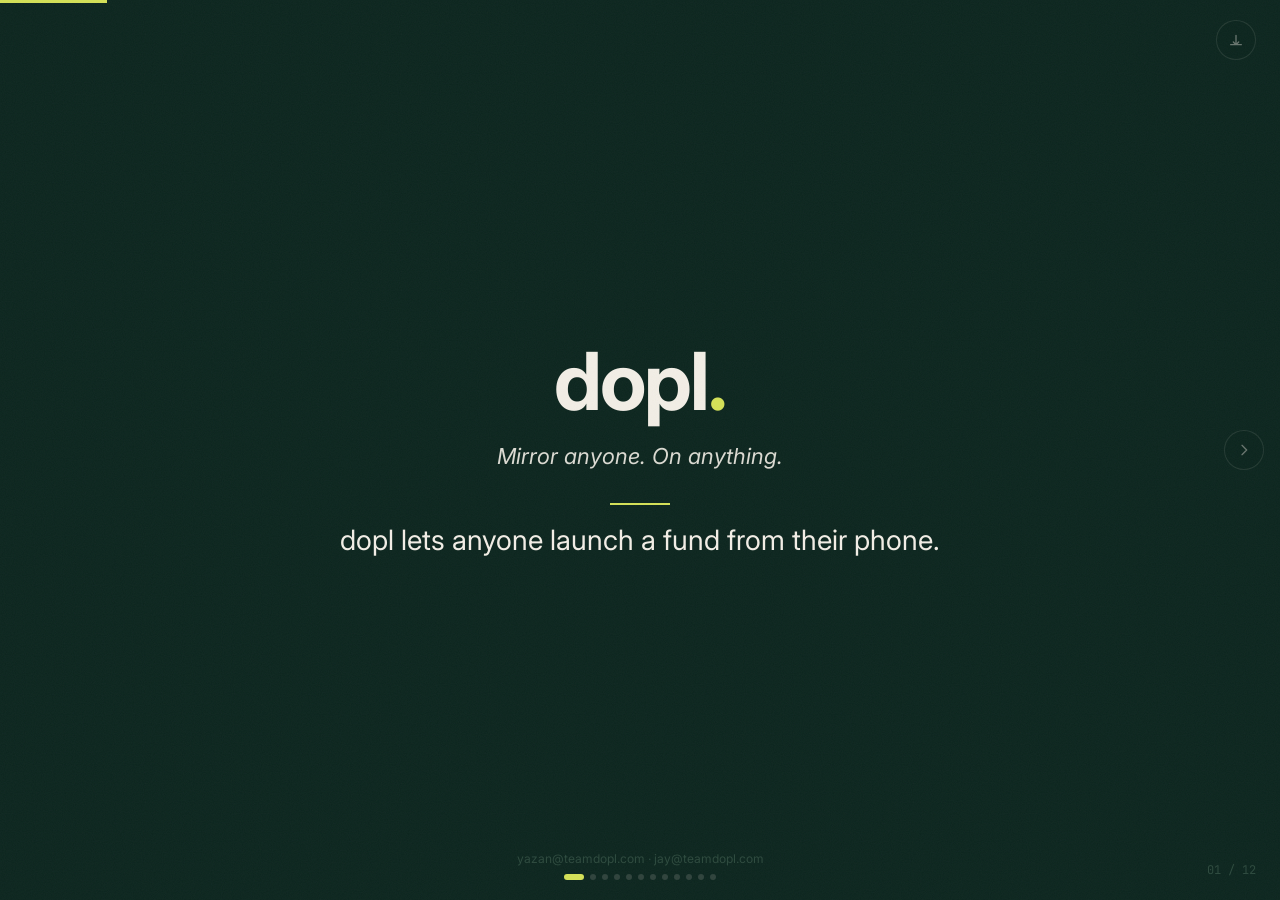
==== deck/index.html @ e80f029e "Sync deck from Lovable" ====
<!doctype html>
<html lang="en">
  <head>
    <meta charset="UTF-8" />
    <meta name="viewport" content="width=device-width, initial-scale=1.0" />
    <title>dopl. — Copy the Smart Money</title>
    <meta name="description" content="Mirror the portfolios of politicians and top investors through your existing brokerage. Automatically." />
    <meta name="author" content="dopl" />
    <meta property="og:title" content="dopl. — Copy the Smart Money" />
    <meta property="og:description" content="Mirror the portfolios of politicians and top investors through your existing brokerage. Automatically." />
    <meta property="og:type" content="website" />
    <meta name="twitter:card" content="summary_large_image" />
    <link rel="preconnect" href="https://fonts.googleapis.com" />
    <link rel="preconnect" href="https://fonts.gstatic.com" crossorigin />
    <link href="https://fonts.googleapis.com/css2?family=Source+Serif+4:ital,opsz,wght@0,8..60,300..900;1,8..60,300..900&family=Inter:wght@300;400;500;600;700&family=JetBrains+Mono:wght@400;500;700&display=swap" rel="stylesheet" />
    <script type="module" crossorigin src="/deck/assets/index-Dvu8MiUL.js"></script>
    <link rel="stylesheet" crossorigin href="/deck/assets/index-CGhQmVsd.css">
  </head>
  <body>
    <div id="root"></div>
  </body>
</html>
---- deck/assets/index-CGhQmVsd.css ----
*,:before,:after{--tw-border-spacing-x: 0;--tw-border-spacing-y: 0;--tw-translate-x: 0;--tw-translate-y: 0;--tw-rotate: 0;--tw-skew-x: 0;--tw-skew-y: 0;--tw-scale-x: 1;--tw-scale-y: 1;--tw-pan-x: ;--tw-pan-y: ;--tw-pinch-zoom: ;--tw-scroll-snap-strictness: proximity;--tw-gradient-from-position: ;--tw-gradient-via-position: ;--tw-gradient-to-position: ;--tw-ordinal: ;--tw-slashed-zero: ;--tw-numeric-figure: ;--tw-numeric-spacing: ;--tw-numeric-fraction: ;--tw-ring-inset: ;--tw-ring-offset-width: 0px;--tw-ring-offset-color: #fff;--tw-ring-color: rgb(59 130 246 / .5);--tw-ring-offset-shadow: 0 0 #0000;--tw-ring-shadow: 0 0 #0000;--tw-shadow: 0 0 #0000;--tw-shadow-colored: 0 0 #0000;--tw-blur: ;--tw-brightness: ;--tw-contrast: ;--tw-grayscale: ;--tw-hue-rotate: ;--tw-invert: ;--tw-saturate: ;--tw-sepia: ;--tw-drop-shadow: ;--tw-backdrop-blur: ;--tw-backdrop-brightness: ;--tw-backdrop-contrast: ;--tw-backdrop-grayscale: ;--tw-backdrop-hue-rotate: ;--tw-backdrop-invert: ;--tw-backdrop-opacity: ;--tw-backdrop-saturate: ;--tw-backdrop-sepia: ;--tw-contain-size: ;--tw-contain-layout: ;--tw-contain-paint: ;--tw-contain-style: }::backdrop{--tw-border-spacing-x: 0;--tw-border-spacing-y: 0;--tw-translate-x: 0;--tw-translate-y: 0;--tw-rotate: 0;--tw-skew-x: 0;--tw-skew-y: 0;--tw-scale-x: 1;--tw-scale-y: 1;--tw-pan-x: ;--tw-pan-y: ;--tw-pinch-zoom: ;--tw-scroll-snap-strictness: proximity;--tw-gradient-from-position: ;--tw-gradient-via-position: ;--tw-gradient-to-position: ;--tw-ordinal: ;--tw-slashed-zero: ;--tw-numeric-figure: ;--tw-numeric-spacing: ;--tw-numeric-fraction: ;--tw-ring-inset: ;--tw-ring-offset-width: 0px;--tw-ring-offset-color: #fff;--tw-ring-color: rgb(59 130 246 / .5);--tw-ring-offset-shadow: 0 0 #0000;--tw-ring-shadow: 0 0 #0000;--tw-shadow: 0 0 #0000;--tw-shadow-colored: 0 0 #0000;--tw-blur: ;--tw-brightness: ;--tw-contrast: ;--tw-grayscale: ;--tw-hue-rotate: ;--tw-invert: ;--tw-saturate: ;--tw-sepia: ;--tw-drop-shadow: ;--tw-backdrop-blur: ;--tw-backdrop-brightness: ;--tw-backdrop-contrast: ;--tw-backdrop-grayscale: ;--tw-backdrop-hue-rotate: ;--tw-backdrop-invert: ;--tw-backdrop-opacity: ;--tw-backdrop-saturate: ;--tw-backdrop-sepia: ;--tw-contain-size: ;--tw-contain-layout: ;--tw-contain-paint: ;--tw-contain-style: }*,:before,:after{box-sizing:border-box;border-width:0;border-style:solid;border-color:#e5e7eb}:before,:after{--tw-content: ""}html,:host{line-height:1.5;-webkit-text-size-adjust:100%;-moz-tab-size:4;-o-tab-size:4;tab-size:4;font-family:ui-sans-serif,system-ui,sans-serif,"Apple Color Emoji","Segoe UI Emoji",Segoe UI Symbol,"Noto Color Emoji";font-feature-settings:normal;font-variation-settings:normal;-webkit-tap-highlight-color:transparent}body{margin:0;line-height:inherit}hr{height:0;color:inherit;border-top-width:1px}abbr:where([title]){-webkit-text-decoration:underline dotted;text-decoration:underline dotted}h1,h2,h3,h4,h5,h6{font-size:inherit;font-weight:inherit}a{color:inherit;text-decoration:inherit}b,strong{font-weight:bolder}code,kbd,samp,pre{font-family:JetBrains Mono,monospace;font-feature-settings:normal;font-variation-settings:normal;font-size:1em}small{font-size:80%}sub,sup{font-size:75%;line-height:0;position:relative;vertical-align:baseline}sub{bottom:-.25em}sup{top:-.5em}table{text-indent:0;border-color:inherit;border-collapse:collapse}button,input,optgroup,select,textarea{font-family:inherit;font-feature-settings:inherit;font-variation-settings:inherit;font-size:100%;font-weight:inherit;line-height:inherit;letter-spacing:inherit;color:inherit;margin:0;padding:0}button,select{text-transform:none}button,input:where([type=button]),input:where([type=reset]),input:where([type=submit]){-webkit-appearance:button;background-color:transparent;background-image:none}:-moz-focusring{outline:auto}:-moz-ui-invalid{box-shadow:none}progress{vertical-align:baseline}::-webkit-inner-spin-button,::-webkit-outer-spin-button{height:auto}[type=search]{-webkit-appearance:textfield;outline-offset:-2px}::-webkit-search-decoration{-webkit-appearance:none}::-webkit-file-upload-button{-webkit-appearance:button;font:inherit}summary{display:list-item}blockquote,dl,dd,h1,h2,h3,h4,h5,h6,hr,figure,p,pre{margin:0}fieldset{margin:0;padding:0}legend{padding:0}ol,ul,menu{list-style:none;margin:0;padding:0}dialog{padding:0}textarea{resize:vertical}input::-moz-placeholder,textarea::-moz-placeholder{opacity:1;color:#9ca3af}input::placeholder,textarea::placeholder{opacity:1;color:#9ca3af}button,[role=button]{cursor:pointer}:disabled{cursor:default}img,svg,video,canvas,audio,iframe,embed,object{display:block;vertical-align:middle}img,video{max-width:100%;height:auto}[hidden]:where(:not([hidden=until-found])){display:none}:root{--background: 40 18% 93%;--foreground: 60 2% 11%;--card: 40 18% 93%;--card-foreground: 60 2% 11%;--popover: 40 18% 93%;--popover-foreground: 60 2% 11%;--primary: 150 14% 19%;--primary-foreground: 40 18% 93%;--secondary: 27 37% 68%;--secondary-foreground: 60 2% 11%;--muted: 40 12% 88%;--muted-foreground: 40 5% 45%;--accent: 27 37% 68%;--accent-foreground: 60 2% 11%;--destructive: 0 84.2% 60.2%;--destructive-foreground: 40 18% 93%;--border: 40 10% 82%;--input: 40 10% 82%;--ring: 150 14% 19%;--radius: .25rem;--dopl-paper: 40 18% 93%;--dopl-ink: 60 2% 11%;--dopl-forest: 150 14% 19%;--dopl-clay: 27 37% 68%;--pitch-deep: 156 52% 9%;--pitch-cream: 37 30% 92%;--pitch-lime: 66 70% 62%;--pitch-sage: 156 26% 24%;--pitch-text-dark: 156 52% 9%;--pitch-text-cream: 37 30% 92%;--pitch-positive: 142 69% 50%;--pitch-negative: 4 100% 59%;--sidebar-background: 40 18% 93%;--sidebar-foreground: 60 2% 11%;--sidebar-primary: 150 14% 19%;--sidebar-primary-foreground: 40 18% 93%;--sidebar-accent: 27 37% 68%;--sidebar-accent-foreground: 60 2% 11%;--sidebar-border: 40 10% 82%;--sidebar-ring: 150 14% 19%}.dark{--background: 60 2% 11%;--foreground: 40 18% 93%;--card: 60 4% 15%;--card-foreground: 40 18% 93%;--popover: 60 2% 11%;--popover-foreground: 40 18% 93%;--primary: 40 18% 93%;--primary-foreground: 60 2% 11%;--secondary: 150 14% 19%;--secondary-foreground: 40 18% 93%;--muted: 60 4% 20%;--muted-foreground: 40 10% 65%;--accent: 27 37% 68%;--accent-foreground: 60 2% 11%;--destructive: 0 62.8% 30.6%;--destructive-foreground: 40 18% 93%;--border: 60 4% 22%;--input: 60 4% 22%;--ring: 40 18% 93%;--sidebar-background: 60 2% 11%;--sidebar-foreground: 40 18% 93%;--sidebar-primary: 40 18% 93%;--sidebar-primary-foreground: 60 2% 11%;--sidebar-accent: 150 14% 19%;--sidebar-accent-foreground: 40 18% 93%;--sidebar-border: 60 4% 22%;--sidebar-ring: 40 18% 93%}*{border-color:hsl(var(--border))}body{background-color:hsl(var(--background));color:hsl(var(--foreground));font-family:Inter,sans-serif}.\!container{width:100%!important;margin-right:auto!important;margin-left:auto!important;padding-right:2rem!important;padding-left:2rem!important}.container{width:100%;margin-right:auto;margin-left:auto;padding-right:2rem;padding-left:2rem}@media (min-width: 1400px){.\!container{max-width:1400px!important}.container{max-width:1400px}}.sr-only{position:absolute;width:1px;height:1px;padding:0;margin:-1px;overflow:hidden;clip:rect(0,0,0,0);white-space:nowrap;border-width:0}.pointer-events-none{pointer-events:none}.pointer-events-auto{pointer-events:auto}.visible{visibility:visible}.invisible{visibility:hidden}.fixed{position:fixed}.absolute{position:absolute}.relative{position:relative}.inset-0{top:0;right:0;bottom:0;left:0}.inset-x-0{left:0;right:0}.inset-y-0{top:0;bottom:0}.-bottom-0\.5{bottom:-.125rem}.-bottom-12{bottom:-3rem}.-left-12{left:-3rem}.-right-12{right:-3rem}.-top-12{top:-3rem}.bottom-0{bottom:0}.bottom-3{bottom:.75rem}.bottom-8{bottom:2rem}.bottom-\[12\%\]{bottom:12%}.bottom-\[16\%\]{bottom:16%}.bottom-\[26\%\]{bottom:26%}.bottom-\[6\%\]{bottom:6%}.left-0{left:0}.left-1{left:.25rem}.left-1\/2{left:50%}.left-2{left:.5rem}.left-\[10\%\]{left:10%}.left-\[12\%\]{left:12%}.left-\[15\%\]{left:15%}.left-\[18\%\]{left:18%}.left-\[2\%\]{left:2%}.left-\[22\%\]{left:22%}.left-\[24\%\]{left:24%}.left-\[28\%\]{left:28%}.left-\[3\%\]{left:3%}.left-\[5\%\]{left:5%}.left-\[50\%\]{left:50%}.left-\[8\%\]{left:8%}.right-0{right:0}.right-1{right:.25rem}.right-2{right:.5rem}.right-3{right:.75rem}.right-4{right:1rem}.right-\[1\%\]{right:1%}.right-\[10\%\]{right:10%}.right-\[12\%\]{right:12%}.right-\[14\%\]{right:14%}.right-\[18\%\]{right:18%}.right-\[22\%\]{right:22%}.right-\[25\%\]{right:25%}.right-\[8\%\]{right:8%}.top-0{top:0}.top-1\.5{top:.375rem}.top-1\/2{top:50%}.top-2{top:.5rem}.top-3{top:.75rem}.top-3\.5{top:.875rem}.top-4{top:1rem}.top-\[12\%\]{top:12%}.top-\[16\%\]{top:16%}.top-\[1px\]{top:1px}.top-\[20\%\]{top:20%}.top-\[28\%\]{top:28%}.top-\[35\%\]{top:35%}.top-\[42\%\]{top:42%}.top-\[45\%\]{top:45%}.top-\[46\%\]{top:46%}.top-\[48\%\]{top:48%}.top-\[50\%\]{top:50%}.top-\[52\%\]{top:52%}.top-\[58\%\]{top:58%}.top-\[6\%\]{top:6%}.top-\[60\%\]{top:60%}.top-\[65\%\]{top:65%}.top-\[68\%\]{top:68%}.top-\[75\%\]{top:75%}.top-\[82\%\]{top:82%}.top-full{top:100%}.z-0{z-index:0}.z-10{z-index:10}.z-20{z-index:20}.z-50{z-index:50}.z-\[100\]{z-index:100}.z-\[1\]{z-index:1}.order-1{order:1}.order-2{order:2}.order-3{order:3}.-mx-1{margin-left:-.25rem;margin-right:-.25rem}.mx-1{margin-left:.25rem;margin-right:.25rem}.mx-2{margin-left:.5rem;margin-right:.5rem}.mx-3\.5{margin-left:.875rem;margin-right:.875rem}.mx-auto{margin-left:auto;margin-right:auto}.my-0\.5{margin-top:.125rem;margin-bottom:.125rem}.my-1{margin-top:.25rem;margin-bottom:.25rem}.my-1\.5{margin-top:.375rem;margin-bottom:.375rem}.my-4{margin-top:1rem;margin-bottom:1rem}.-ml-4{margin-left:-1rem}.-mt-4{margin-top:-1rem}.mb-0\.5{margin-bottom:.125rem}.mb-1{margin-bottom:.25rem}.mb-10{margin-bottom:2.5rem}.mb-16{margin-bottom:4rem}.mb-2{margin-bottom:.5rem}.mb-20{margin-bottom:5rem}.mb-3{margin-bottom:.75rem}.mb-4{margin-bottom:1rem}.mb-5{margin-bottom:1.25rem}.mb-6{margin-bottom:1.5rem}.mb-8{margin-bottom:2rem}.ml-1{margin-left:.25rem}.ml-auto{margin-left:auto}.mr-2{margin-right:.5rem}.mt-0\.5{margin-top:.125rem}.mt-1{margin-top:.25rem}.mt-1\.5{margin-top:.375rem}.mt-2{margin-top:.5rem}.mt-24{margin-top:6rem}.mt-3{margin-top:.75rem}.mt-4{margin-top:1rem}.mt-6{margin-top:1.5rem}.mt-auto{margin-top:auto}.block{display:block}.inline-block{display:inline-block}.flex{display:flex}.inline-flex{display:inline-flex}.table{display:table}.grid{display:grid}.hidden{display:none}.aspect-\[3\/5\]{aspect-ratio:3/5}.aspect-\[4\/3\]{aspect-ratio:4/3}.aspect-square{aspect-ratio:1 / 1}.aspect-video{aspect-ratio:16 / 9}.size-4{width:1rem;height:1rem}.h-1\.5{height:.375rem}.h-10{height:2.5rem}.h-11{height:2.75rem}.h-12{height:3rem}.h-2{height:.5rem}.h-2\.5{height:.625rem}.h-24{height:6rem}.h-3{height:.75rem}.h-3\.5{height:.875rem}.h-4{height:1rem}.h-5{height:1.25rem}.h-6{height:1.5rem}.h-7{height:1.75rem}.h-8{height:2rem}.h-9{height:2.25rem}.h-\[1\.5px\]{height:1.5px}.h-\[15\%\]{height:15%}.h-\[1px\]{height:1px}.h-\[2px\]{height:2px}.h-\[3px\]{height:3px}.h-\[45vh\]{height:45vh}.h-\[var\(--radix-navigation-menu-viewport-height\)\]{height:var(--radix-navigation-menu-viewport-height)}.h-\[var\(--radix-select-trigger-height\)\]{height:var(--radix-select-trigger-height)}.h-auto{height:auto}.h-full{height:100%}.h-px{height:1px}.h-screen{height:100vh}.h-svh{height:100svh}.max-h-96{max-height:24rem}.max-h-\[300px\]{max-height:300px}.max-h-screen{max-height:100vh}.min-h-0{min-height:0px}.min-h-\[80px\]{min-height:80px}.min-h-full{min-height:100%}.min-h-screen{min-height:100vh}.min-h-svh{min-height:100svh}.w-0{width:0px}.w-1{width:.25rem}.w-1\.5{width:.375rem}.w-10{width:2.5rem}.w-11{width:2.75rem}.w-12{width:3rem}.w-2{width:.5rem}.w-2\.5{width:.625rem}.w-20{width:5rem}.w-3{width:.75rem}.w-3\.5{width:.875rem}.w-3\/4{width:75%}.w-4{width:1rem}.w-5{width:1.25rem}.w-64{width:16rem}.w-7{width:1.75rem}.w-72{width:18rem}.w-8{width:2rem}.w-9{width:2.25rem}.w-\[--sidebar-width\]{width:var(--sidebar-width)}.w-\[100px\]{width:100px}.w-\[170px\]{width:170px}.w-\[1px\]{width:1px}.w-\[22\%\]{width:22%}.w-\[240px\]{width:240px}.w-\[40\%\]{width:40%}.w-\[60px\]{width:60px}.w-\[90\%\]{width:90%}.w-auto{width:auto}.w-full{width:100%}.w-max{width:-moz-max-content;width:max-content}.w-px{width:1px}.min-w-0{min-width:0px}.min-w-5{min-width:1.25rem}.min-w-\[12rem\]{min-width:12rem}.min-w-\[240px\]{min-width:240px}.min-w-\[8rem\]{min-width:8rem}.min-w-\[var\(--radix-select-trigger-width\)\]{min-width:var(--radix-select-trigger-width)}.max-w-2xl{max-width:42rem}.max-w-4xl{max-width:56rem}.max-w-6xl{max-width:72rem}.max-w-7xl{max-width:80rem}.max-w-\[--skeleton-width\]{max-width:var(--skeleton-width)}.max-w-\[1000px\]{max-width:1000px}.max-w-\[1100px\]{max-width:1100px}.max-w-\[1200px\]{max-width:1200px}.max-w-\[380px\]{max-width:380px}.max-w-\[600px\]{max-width:600px}.max-w-\[700px\]{max-width:700px}.max-w-full{max-width:100%}.max-w-lg{max-width:32rem}.max-w-max{max-width:-moz-max-content;max-width:max-content}.max-w-md{max-width:28rem}.max-w-sm{max-width:24rem}.max-w-xl{max-width:36rem}.flex-1{flex:1 1 0%}.shrink-0{flex-shrink:0}.grow{flex-grow:1}.grow-0{flex-grow:0}.basis-full{flex-basis:100%}.caption-bottom{caption-side:bottom}.border-collapse{border-collapse:collapse}.origin-center{transform-origin:center}.origin-left{transform-origin:left}.-translate-x-1\/2{--tw-translate-x: -50%;transform:translate(var(--tw-translate-x),var(--tw-translate-y)) rotate(var(--tw-rotate)) skew(var(--tw-skew-x)) skewY(var(--tw-skew-y)) scaleX(var(--tw-scale-x)) scaleY(var(--tw-scale-y))}.-translate-x-px{--tw-translate-x: -1px;transform:translate(var(--tw-translate-x),var(--tw-translate-y)) rotate(var(--tw-rotate)) skew(var(--tw-skew-x)) skewY(var(--tw-skew-y)) scaleX(var(--tw-scale-x)) scaleY(var(--tw-scale-y))}.-translate-y-1\/2{--tw-translate-y: -50%;transform:translate(var(--tw-translate-x),var(--tw-translate-y)) rotate(var(--tw-rotate)) skew(var(--tw-skew-x)) skewY(var(--tw-skew-y)) scaleX(var(--tw-scale-x)) scaleY(var(--tw-scale-y))}.translate-x-\[-50\%\]{--tw-translate-x: -50%;transform:translate(var(--tw-translate-x),var(--tw-translate-y)) rotate(var(--tw-rotate)) skew(var(--tw-skew-x)) skewY(var(--tw-skew-y)) scaleX(var(--tw-scale-x)) scaleY(var(--tw-scale-y))}.translate-x-px{--tw-translate-x: 1px;transform:translate(var(--tw-translate-x),var(--tw-translate-y)) rotate(var(--tw-rotate)) skew(var(--tw-skew-x)) skewY(var(--tw-skew-y)) scaleX(var(--tw-scale-x)) scaleY(var(--tw-scale-y))}.translate-y-0{--tw-translate-y: 0px;transform:translate(var(--tw-translate-x),var(--tw-translate-y)) rotate(var(--tw-rotate)) skew(var(--tw-skew-x)) skewY(var(--tw-skew-y)) scaleX(var(--tw-scale-x)) scaleY(var(--tw-scale-y))}.translate-y-4{--tw-translate-y: 1rem;transform:translate(var(--tw-translate-x),var(--tw-translate-y)) rotate(var(--tw-rotate)) skew(var(--tw-skew-x)) skewY(var(--tw-skew-y)) scaleX(var(--tw-scale-x)) scaleY(var(--tw-scale-y))}.translate-y-6{--tw-translate-y: 1.5rem;transform:translate(var(--tw-translate-x),var(--tw-translate-y)) rotate(var(--tw-rotate)) skew(var(--tw-skew-x)) skewY(var(--tw-skew-y)) scaleX(var(--tw-scale-x)) scaleY(var(--tw-scale-y))}.translate-y-8{--tw-translate-y: 2rem;transform:translate(var(--tw-translate-x),var(--tw-translate-y)) rotate(var(--tw-rotate)) skew(var(--tw-skew-x)) skewY(var(--tw-skew-y)) scaleX(var(--tw-scale-x)) scaleY(var(--tw-scale-y))}.translate-y-\[-50\%\]{--tw-translate-y: -50%;transform:translate(var(--tw-translate-x),var(--tw-translate-y)) rotate(var(--tw-rotate)) skew(var(--tw-skew-x)) skewY(var(--tw-skew-y)) scaleX(var(--tw-scale-x)) scaleY(var(--tw-scale-y))}.rotate-45{--tw-rotate: 45deg;transform:translate(var(--tw-translate-x),var(--tw-translate-y)) rotate(var(--tw-rotate)) skew(var(--tw-skew-x)) skewY(var(--tw-skew-y)) scaleX(var(--tw-scale-x)) scaleY(var(--tw-scale-y))}.rotate-90{--tw-rotate: 90deg;transform:translate(var(--tw-translate-x),var(--tw-translate-y)) rotate(var(--tw-rotate)) skew(var(--tw-skew-x)) skewY(var(--tw-skew-y)) scaleX(var(--tw-scale-x)) scaleY(var(--tw-scale-y))}.scale-x-0{--tw-scale-x: 0;transform:translate(var(--tw-translate-x),var(--tw-translate-y)) rotate(var(--tw-rotate)) skew(var(--tw-skew-x)) skewY(var(--tw-skew-y)) scaleX(var(--tw-scale-x)) scaleY(var(--tw-scale-y))}.transform{transform:translate(var(--tw-translate-x),var(--tw-translate-y)) rotate(var(--tw-rotate)) skew(var(--tw-skew-x)) skewY(var(--tw-skew-y)) scaleX(var(--tw-scale-x)) scaleY(var(--tw-scale-y))}@keyframes pulse{50%{opacity:.5}}.animate-pulse{animation:pulse 2s cubic-bezier(.4,0,.6,1) infinite}@keyframes spin{to{transform:rotate(360deg)}}.animate-spin{animation:spin 1s linear infinite}.cursor-default{cursor:default}.cursor-pointer{cursor:pointer}.touch-none{touch-action:none}.select-none{-webkit-user-select:none;-moz-user-select:none;user-select:none}.resize{resize:both}.list-none{list-style-type:none}.grid-cols-1{grid-template-columns:repeat(1,minmax(0,1fr))}.grid-cols-3{grid-template-columns:repeat(3,minmax(0,1fr))}.flex-row{flex-direction:row}.flex-col{flex-direction:column}.flex-col-reverse{flex-direction:column-reverse}.flex-wrap{flex-wrap:wrap}.items-start{align-items:flex-start}.items-end{align-items:flex-end}.items-center{align-items:center}.items-baseline{align-items:baseline}.items-stretch{align-items:stretch}.justify-center{justify-content:center}.justify-between{justify-content:space-between}.gap-0{gap:0px}.gap-0\.5{gap:.125rem}.gap-1{gap:.25rem}.gap-1\.5{gap:.375rem}.gap-2{gap:.5rem}.gap-2\.5{gap:.625rem}.gap-3{gap:.75rem}.gap-4{gap:1rem}.gap-6{gap:1.5rem}.gap-8{gap:2rem}.space-x-1>:not([hidden])~:not([hidden]){--tw-space-x-reverse: 0;margin-right:calc(.25rem * var(--tw-space-x-reverse));margin-left:calc(.25rem * calc(1 - var(--tw-space-x-reverse)))}.space-x-4>:not([hidden])~:not([hidden]){--tw-space-x-reverse: 0;margin-right:calc(1rem * var(--tw-space-x-reverse));margin-left:calc(1rem * calc(1 - var(--tw-space-x-reverse)))}.space-y-1>:not([hidden])~:not([hidden]){--tw-space-y-reverse: 0;margin-top:calc(.25rem * calc(1 - var(--tw-space-y-reverse)));margin-bottom:calc(.25rem * var(--tw-space-y-reverse))}.space-y-1\.5>:not([hidden])~:not([hidden]){--tw-space-y-reverse: 0;margin-top:calc(.375rem * calc(1 - var(--tw-space-y-reverse)));margin-bottom:calc(.375rem * var(--tw-space-y-reverse))}.space-y-2>:not([hidden])~:not([hidden]){--tw-space-y-reverse: 0;margin-top:calc(.5rem * calc(1 - var(--tw-space-y-reverse)));margin-bottom:calc(.5rem * var(--tw-space-y-reverse))}.space-y-4>:not([hidden])~:not([hidden]){--tw-space-y-reverse: 0;margin-top:calc(1rem * calc(1 - var(--tw-space-y-reverse)));margin-bottom:calc(1rem * var(--tw-space-y-reverse))}.space-y-5>:not([hidden])~:not([hidden]){--tw-space-y-reverse: 0;margin-top:calc(1.25rem * calc(1 - var(--tw-space-y-reverse)));margin-bottom:calc(1.25rem * var(--tw-space-y-reverse))}.space-y-6>:not([hidden])~:not([hidden]){--tw-space-y-reverse: 0;margin-top:calc(1.5rem * calc(1 - var(--tw-space-y-reverse)));margin-bottom:calc(1.5rem * var(--tw-space-y-reverse))}.self-center{align-self:center}.self-stretch{align-self:stretch}.overflow-auto{overflow:auto}.overflow-hidden{overflow:hidden}.overflow-x-auto{overflow-x:auto}.overflow-y-auto{overflow-y:auto}.overflow-x-hidden{overflow-x:hidden}.whitespace-nowrap{white-space:nowrap}.break-words{overflow-wrap:break-word}.rounded{border-radius:.25rem}.rounded-2xl{border-radius:1rem}.rounded-\[2px\]{border-radius:2px}.rounded-\[inherit\]{border-radius:inherit}.rounded-full{border-radius:9999px}.rounded-lg{border-radius:var(--radius)}.rounded-md{border-radius:calc(var(--radius) - 2px)}.rounded-sm{border-radius:calc(var(--radius) - 4px)}.rounded-xl{border-radius:.75rem}.rounded-t-\[10px\]{border-top-left-radius:10px;border-top-right-radius:10px}.rounded-tl-sm{border-top-left-radius:calc(var(--radius) - 4px)}.border{border-width:1px}.border-2{border-width:2px}.border-\[1\.5px\]{border-width:1.5px}.border-y{border-top-width:1px;border-bottom-width:1px}.border-b{border-bottom-width:1px}.border-l{border-left-width:1px}.border-l-2{border-left-width:2px}.border-l-\[3px\]{border-left-width:3px}.border-r{border-right-width:1px}.border-t{border-top-width:1px}.border-dashed{border-style:dashed}.border-\[\#0D261F\]\/10{border-color:#0d261f1a}.border-\[\#F2EEE6\]\/10{border-color:#f2eee61a}.border-\[--color-border\]{border-color:var(--color-border)}.border-border\/50{border-color:hsl(var(--border) / .5)}.border-destructive{border-color:hsl(var(--destructive))}.border-destructive\/50{border-color:hsl(var(--destructive) / .5)}.border-dopl-clay\/50{border-color:hsl(var(--dopl-clay) / .5)}.border-dopl-ink\/15{border-color:hsl(var(--dopl-ink) / .15)}.border-dopl-ink\/5{border-color:hsl(var(--dopl-ink) / .05)}.border-input{border-color:hsl(var(--input))}.border-primary{border-color:hsl(var(--primary))}.border-sidebar-border{border-color:hsl(var(--sidebar-border))}.border-transparent{border-color:transparent}.border-l-dopl-clay{border-left-color:hsl(var(--dopl-clay))}.border-l-dopl-forest{border-left-color:hsl(var(--dopl-forest))}.border-l-transparent{border-left-color:transparent}.border-t-transparent{border-top-color:transparent}.bg-\[\#0D261F\]{--tw-bg-opacity: 1;background-color:rgb(13 38 31 / var(--tw-bg-opacity, 1))}.bg-\[\#0D261F\]\/15{background-color:#0d261f26}.bg-\[\#0D261F\]\/80{background-color:#0d261fcc}.bg-\[\#34C759\]{--tw-bg-opacity: 1;background-color:rgb(52 199 89 / var(--tw-bg-opacity, 1))}.bg-\[\#D4E157\]{--tw-bg-opacity: 1;background-color:rgb(212 225 87 / var(--tw-bg-opacity, 1))}.bg-\[\#F2EEE6\]{--tw-bg-opacity: 1;background-color:rgb(242 238 230 / var(--tw-bg-opacity, 1))}.bg-\[\#F2EEE6\]\/15{background-color:#f2eee626}.bg-\[--color-bg\]{background-color:var(--color-bg)}.bg-accent{background-color:hsl(var(--accent))}.bg-amber-500{--tw-bg-opacity: 1;background-color:rgb(245 158 11 / var(--tw-bg-opacity, 1))}.bg-background{background-color:hsl(var(--background))}.bg-black\/80{background-color:#000c}.bg-border{background-color:hsl(var(--border))}.bg-card{background-color:hsl(var(--card))}.bg-destructive{background-color:hsl(var(--destructive))}.bg-dopl-clay{background-color:hsl(var(--dopl-clay))}.bg-dopl-clay\/20{background-color:hsl(var(--dopl-clay) / .2)}.bg-dopl-forest{background-color:hsl(var(--dopl-forest))}.bg-dopl-forest\/10{background-color:hsl(var(--dopl-forest) / .1)}.bg-dopl-ink\/\[0\.04\]{background-color:hsl(var(--dopl-ink) / .04)}.bg-dopl-ink\/\[0\.06\]{background-color:hsl(var(--dopl-ink) / .06)}.bg-dopl-paper{background-color:hsl(var(--dopl-paper))}.bg-dopl-paper\/80{background-color:hsl(var(--dopl-paper) / .8)}.bg-emerald-50{--tw-bg-opacity: 1;background-color:rgb(236 253 245 / var(--tw-bg-opacity, 1))}.bg-emerald-500{--tw-bg-opacity: 1;background-color:rgb(16 185 129 / var(--tw-bg-opacity, 1))}.bg-foreground{background-color:hsl(var(--foreground))}.bg-muted{background-color:hsl(var(--muted))}.bg-muted\/50{background-color:hsl(var(--muted) / .5)}.bg-popover{background-color:hsl(var(--popover))}.bg-primary{background-color:hsl(var(--primary))}.bg-red-500{--tw-bg-opacity: 1;background-color:rgb(239 68 68 / var(--tw-bg-opacity, 1))}.bg-secondary{background-color:hsl(var(--secondary))}.bg-sidebar{background-color:hsl(var(--sidebar-background))}.bg-sidebar-border{background-color:hsl(var(--sidebar-border))}.bg-transparent{background-color:transparent}.bg-white{--tw-bg-opacity: 1;background-color:rgb(255 255 255 / var(--tw-bg-opacity, 1))}.bg-white\/40{background-color:#fff6}.bg-white\/60{background-color:#fff9}.bg-white\/80{background-color:#fffc}.fill-current{fill:currentColor}.object-contain{-o-object-fit:contain;object-fit:contain}.object-cover{-o-object-fit:cover;object-fit:cover}.object-top{-o-object-position:top;object-position:top}.p-0{padding:0}.p-1{padding:.25rem}.p-2{padding:.5rem}.p-3{padding:.75rem}.p-4{padding:1rem}.p-5{padding:1.25rem}.p-6{padding:1.5rem}.p-8{padding:2rem}.p-\[1px\]{padding:1px}.px-1{padding-left:.25rem;padding-right:.25rem}.px-1\.5{padding-left:.375rem;padding-right:.375rem}.px-2{padding-left:.5rem;padding-right:.5rem}.px-2\.5{padding-left:.625rem;padding-right:.625rem}.px-3{padding-left:.75rem;padding-right:.75rem}.px-4{padding-left:1rem;padding-right:1rem}.px-5{padding-left:1.25rem;padding-right:1.25rem}.px-6{padding-left:1.5rem;padding-right:1.5rem}.px-8{padding-left:2rem;padding-right:2rem}.py-0\.5{padding-top:.125rem;padding-bottom:.125rem}.py-1{padding-top:.25rem;padding-bottom:.25rem}.py-1\.5{padding-top:.375rem;padding-bottom:.375rem}.py-10{padding-top:2.5rem;padding-bottom:2.5rem}.py-2{padding-top:.5rem;padding-bottom:.5rem}.py-2\.5{padding-top:.625rem;padding-bottom:.625rem}.py-24{padding-top:6rem;padding-bottom:6rem}.py-3{padding-top:.75rem;padding-bottom:.75rem}.py-3\.5{padding-top:.875rem;padding-bottom:.875rem}.py-4{padding-top:1rem;padding-bottom:1rem}.py-6{padding-top:1.5rem;padding-bottom:1.5rem}.py-8{padding-top:2rem;padding-bottom:2rem}.py-\[1px\]{padding-top:1px;padding-bottom:1px}.py-\[2px\]{padding-top:2px;padding-bottom:2px}.pb-3{padding-bottom:.75rem}.pb-4{padding-bottom:1rem}.pb-6{padding-bottom:1.5rem}.pl-2\.5{padding-left:.625rem}.pl-4{padding-left:1rem}.pl-8{padding-left:2rem}.pr-2{padding-right:.5rem}.pr-2\.5{padding-right:.625rem}.pr-8{padding-right:2rem}.pt-0{padding-top:0}.pt-1{padding-top:.25rem}.pt-24{padding-top:6rem}.pt-3{padding-top:.75rem}.pt-4{padding-top:1rem}.text-left{text-align:left}.text-center{text-align:center}.align-middle{vertical-align:middle}.font-fraunces{font-family:Source Serif 4,serif}.font-inter{font-family:Inter,sans-serif}.font-mono{font-family:JetBrains Mono,monospace}.text-2xl{font-size:1.5rem;line-height:2rem}.text-3xl{font-size:1.875rem;line-height:2.25rem}.text-4xl{font-size:2.25rem;line-height:2.5rem}.text-\[0\.8rem\]{font-size:.8rem}.text-\[10px\]{font-size:10px}.text-\[11px\]{font-size:11px}.text-\[12px\]{font-size:12px}.text-\[13px\]{font-size:13px}.text-\[14px\]{font-size:14px}.text-\[15px\]{font-size:15px}.text-\[16px\]{font-size:16px}.text-\[18px\]{font-size:18px}.text-\[20px\]{font-size:20px}.text-\[22px\]{font-size:22px}.text-\[24px\]{font-size:24px}.text-\[28px\]{font-size:28px}.text-\[2rem\]{font-size:2rem}.text-\[30px\]{font-size:30px}.text-\[32px\]{font-size:32px}.text-\[36px\]{font-size:36px}.text-\[48px\]{font-size:48px}.text-\[64px\]{font-size:64px}.text-\[6px\]{font-size:6px}.text-\[7px\]{font-size:7px}.text-\[8px\]{font-size:8px}.text-\[9px\]{font-size:9px}.text-base{font-size:1rem;line-height:1.5rem}.text-lg{font-size:1.125rem;line-height:1.75rem}.text-sm{font-size:.875rem;line-height:1.25rem}.text-xl{font-size:1.25rem;line-height:1.75rem}.text-xs{font-size:.75rem;line-height:1rem}.font-bold{font-weight:700}.font-medium{font-weight:500}.font-normal{font-weight:400}.font-semibold{font-weight:600}.uppercase{text-transform:uppercase}.italic{font-style:italic}.tabular-nums{--tw-numeric-spacing: tabular-nums;font-variant-numeric:var(--tw-ordinal) var(--tw-slashed-zero) var(--tw-numeric-figure) var(--tw-numeric-spacing) var(--tw-numeric-fraction)}.leading-\[1\.08\]{line-height:1.08}.leading-\[1\.15\]{line-height:1.15}.leading-none{line-height:1}.leading-relaxed{line-height:1.625}.leading-snug{line-height:1.375}.leading-tight{line-height:1.25}.tracking-\[0\.15em\]{letter-spacing:.15em}.tracking-\[2px\]{letter-spacing:2px}.tracking-tight{letter-spacing:-.025em}.tracking-wider{letter-spacing:.05em}.tracking-widest{letter-spacing:.1em}.text-\[\#0D261F\]{--tw-text-opacity: 1;color:rgb(13 38 31 / var(--tw-text-opacity, 1))}.text-\[\#2D4A3E\]{--tw-text-opacity: 1;color:rgb(45 74 62 / var(--tw-text-opacity, 1))}.text-\[\#2D4A3E\]\/50{color:#2d4a3e80}.text-\[\#2D4A3E\]\/60{color:#2d4a3e99}.text-\[\#2D4A3E\]\/70{color:#2d4a3eb3}.text-\[\#2D7A4F\]{--tw-text-opacity: 1;color:rgb(45 122 79 / var(--tw-text-opacity, 1))}.text-\[\#C8D930\]{--tw-text-opacity: 1;color:rgb(200 217 48 / var(--tw-text-opacity, 1))}.text-\[\#D4E157\]{--tw-text-opacity: 1;color:rgb(212 225 87 / var(--tw-text-opacity, 1))}.text-\[\#F2EEE6\]{--tw-text-opacity: 1;color:rgb(242 238 230 / var(--tw-text-opacity, 1))}.text-\[\#F2EEE6\]\/40{color:#f2eee666}.text-\[\#F2EEE6\]\/50{color:#f2eee680}.text-\[\#F2EEE6\]\/80{color:#f2eee6cc}.text-\[\#F2EEE6\]\/90{color:#f2eee6e6}.text-accent-foreground{color:hsl(var(--accent-foreground))}.text-card-foreground{color:hsl(var(--card-foreground))}.text-current{color:currentColor}.text-destructive{color:hsl(var(--destructive))}.text-destructive-foreground{color:hsl(var(--destructive-foreground))}.text-dopl-clay{color:hsl(var(--dopl-clay))}.text-dopl-forest{color:hsl(var(--dopl-forest))}.text-dopl-ink{color:hsl(var(--dopl-ink))}.text-dopl-ink\/35{color:hsl(var(--dopl-ink) / .35)}.text-dopl-ink\/40{color:hsl(var(--dopl-ink) / .4)}.text-dopl-ink\/50{color:hsl(var(--dopl-ink) / .5)}.text-dopl-ink\/55{color:hsl(var(--dopl-ink) / .55)}.text-dopl-ink\/60{color:hsl(var(--dopl-ink) / .6)}.text-dopl-ink\/65{color:hsl(var(--dopl-ink) / .65)}.text-dopl-ink\/70{color:hsl(var(--dopl-ink) / .7)}.text-dopl-ink\/\[0\.06\]{color:hsl(var(--dopl-ink) / .06)}.text-dopl-ink\/\[0\.08\]{color:hsl(var(--dopl-ink) / .08)}.text-dopl-ink\/\[0\.1\]{color:hsl(var(--dopl-ink) / .1)}.text-dopl-paper{color:hsl(var(--dopl-paper))}.text-emerald-500{--tw-text-opacity: 1;color:rgb(16 185 129 / var(--tw-text-opacity, 1))}.text-emerald-600{--tw-text-opacity: 1;color:rgb(5 150 105 / var(--tw-text-opacity, 1))}.text-foreground{color:hsl(var(--foreground))}.text-foreground\/50{color:hsl(var(--foreground) / .5)}.text-muted-foreground{color:hsl(var(--muted-foreground))}.text-popover-foreground{color:hsl(var(--popover-foreground))}.text-primary{color:hsl(var(--primary))}.text-primary-foreground{color:hsl(var(--primary-foreground))}.text-red-500{--tw-text-opacity: 1;color:rgb(239 68 68 / var(--tw-text-opacity, 1))}.text-secondary-foreground{color:hsl(var(--secondary-foreground))}.text-sidebar-foreground{color:hsl(var(--sidebar-foreground))}.text-sidebar-foreground\/70{color:hsl(var(--sidebar-foreground) / .7)}.text-white{--tw-text-opacity: 1;color:rgb(255 255 255 / var(--tw-text-opacity, 1))}.underline{text-decoration-line:underline}.underline-offset-4{text-underline-offset:4px}.opacity-0{opacity:0}.opacity-100{opacity:1}.opacity-25{opacity:.25}.opacity-50{opacity:.5}.opacity-60{opacity:.6}.opacity-70{opacity:.7}.opacity-75{opacity:.75}.opacity-90{opacity:.9}.shadow-\[0_0_0_1px_hsl\(var\(--sidebar-border\)\)\]{--tw-shadow: 0 0 0 1px hsl(var(--sidebar-border));--tw-shadow-colored: 0 0 0 1px var(--tw-shadow-color);box-shadow:var(--tw-ring-offset-shadow, 0 0 #0000),var(--tw-ring-shadow, 0 0 #0000),var(--tw-shadow)}.shadow-\[0_2px_8px_rgba\(13\,38\,31\,0\.06\)\]{--tw-shadow: 0 2px 8px rgba(13,38,31,.06);--tw-shadow-colored: 0 2px 8px var(--tw-shadow-color);box-shadow:var(--tw-ring-offset-shadow, 0 0 #0000),var(--tw-ring-shadow, 0 0 #0000),var(--tw-shadow)}.shadow-lg{--tw-shadow: 0 10px 15px -3px rgb(0 0 0 / .1), 0 4px 6px -4px rgb(0 0 0 / .1);--tw-shadow-colored: 0 10px 15px -3px var(--tw-shadow-color), 0 4px 6px -4px var(--tw-shadow-color);box-shadow:var(--tw-ring-offset-shadow, 0 0 #0000),var(--tw-ring-shadow, 0 0 #0000),var(--tw-shadow)}.shadow-md{--tw-shadow: 0 4px 6px -1px rgb(0 0 0 / .1), 0 2px 4px -2px rgb(0 0 0 / .1);--tw-shadow-colored: 0 4px 6px -1px var(--tw-shadow-color), 0 2px 4px -2px var(--tw-shadow-color);box-shadow:var(--tw-ring-offset-shadow, 0 0 #0000),var(--tw-ring-shadow, 0 0 #0000),var(--tw-shadow)}.shadow-none{--tw-shadow: 0 0 #0000;--tw-shadow-colored: 0 0 #0000;box-shadow:var(--tw-ring-offset-shadow, 0 0 #0000),var(--tw-ring-shadow, 0 0 #0000),var(--tw-shadow)}.shadow-sm{--tw-shadow: 0 1px 2px 0 rgb(0 0 0 / .05);--tw-shadow-colored: 0 1px 2px 0 var(--tw-shadow-color);box-shadow:var(--tw-ring-offset-shadow, 0 0 #0000),var(--tw-ring-shadow, 0 0 #0000),var(--tw-shadow)}.shadow-xl{--tw-shadow: 0 20px 25px -5px rgb(0 0 0 / .1), 0 8px 10px -6px rgb(0 0 0 / .1);--tw-shadow-colored: 0 20px 25px -5px var(--tw-shadow-color), 0 8px 10px -6px var(--tw-shadow-color);box-shadow:var(--tw-ring-offset-shadow, 0 0 #0000),var(--tw-ring-shadow, 0 0 #0000),var(--tw-shadow)}.outline-none{outline:2px solid transparent;outline-offset:2px}.outline{outline-style:solid}.ring-0{--tw-ring-offset-shadow: var(--tw-ring-inset) 0 0 0 var(--tw-ring-offset-width) var(--tw-ring-offset-color);--tw-ring-shadow: var(--tw-ring-inset) 0 0 0 calc(0px + var(--tw-ring-offset-width)) var(--tw-ring-color);box-shadow:var(--tw-ring-offset-shadow),var(--tw-ring-shadow),var(--tw-shadow, 0 0 #0000)}.ring-2{--tw-ring-offset-shadow: var(--tw-ring-inset) 0 0 0 var(--tw-ring-offset-width) var(--tw-ring-offset-color);--tw-ring-shadow: var(--tw-ring-inset) 0 0 0 calc(2px + var(--tw-ring-offset-width)) var(--tw-ring-color);box-shadow:var(--tw-ring-offset-shadow),var(--tw-ring-shadow),var(--tw-shadow, 0 0 #0000)}.ring-ring{--tw-ring-color: hsl(var(--ring))}.ring-sidebar-ring{--tw-ring-color: hsl(var(--sidebar-ring))}.ring-offset-background{--tw-ring-offset-color: hsl(var(--background))}.filter{filter:var(--tw-blur) var(--tw-brightness) var(--tw-contrast) var(--tw-grayscale) var(--tw-hue-rotate) var(--tw-invert) var(--tw-saturate) var(--tw-sepia) var(--tw-drop-shadow)}.backdrop-blur-sm{--tw-backdrop-blur: blur(4px);-webkit-backdrop-filter:var(--tw-backdrop-blur) var(--tw-backdrop-brightness) var(--tw-backdrop-contrast) var(--tw-backdrop-grayscale) var(--tw-backdrop-hue-rotate) var(--tw-backdrop-invert) var(--tw-backdrop-opacity) var(--tw-backdrop-saturate) var(--tw-backdrop-sepia);backdrop-filter:var(--tw-backdrop-blur) var(--tw-backdrop-brightness) var(--tw-backdrop-contrast) var(--tw-backdrop-grayscale) var(--tw-backdrop-hue-rotate) var(--tw-backdrop-invert) var(--tw-backdrop-opacity) var(--tw-backdrop-saturate) var(--tw-backdrop-sepia)}.transition{transition-property:color,background-color,border-color,text-decoration-color,fill,stroke,opacity,box-shadow,transform,filter,-webkit-backdrop-filter;transition-property:color,background-color,border-color,text-decoration-color,fill,stroke,opacity,box-shadow,transform,filter,backdrop-filter;transition-property:color,background-color,border-color,text-decoration-color,fill,stroke,opacity,box-shadow,transform,filter,backdrop-filter,-webkit-backdrop-filter;transition-timing-function:cubic-bezier(.4,0,.2,1);transition-duration:.15s}.transition-\[background-position\]{transition-property:background-position;transition-timing-function:cubic-bezier(.4,0,.2,1);transition-duration:.15s}.transition-\[left\,right\,width\]{transition-property:left,right,width;transition-timing-function:cubic-bezier(.4,0,.2,1);transition-duration:.15s}.transition-\[margin\,opa\]{transition-property:margin,opa;transition-timing-function:cubic-bezier(.4,0,.2,1);transition-duration:.15s}.transition-\[width\,height\,padding\]{transition-property:width,height,padding;transition-timing-function:cubic-bezier(.4,0,.2,1);transition-duration:.15s}.transition-\[width\]{transition-property:width;transition-timing-function:cubic-bezier(.4,0,.2,1);transition-duration:.15s}.transition-all{transition-property:all;transition-timing-function:cubic-bezier(.4,0,.2,1);transition-duration:.15s}.transition-colors{transition-property:color,background-color,border-color,text-decoration-color,fill,stroke;transition-timing-function:cubic-bezier(.4,0,.2,1);transition-duration:.15s}.transition-opacity{transition-property:opacity;transition-timing-function:cubic-bezier(.4,0,.2,1);transition-duration:.15s}.transition-shadow{transition-property:box-shadow;transition-timing-function:cubic-bezier(.4,0,.2,1);transition-duration:.15s}.transition-transform{transition-property:transform;transition-timing-function:cubic-bezier(.4,0,.2,1);transition-duration:.15s}.duration-1000{transition-duration:1s}.duration-200{transition-duration:.2s}.duration-300{transition-duration:.3s}.duration-500{transition-duration:.5s}.duration-700{transition-duration:.7s}.ease-in-out{transition-timing-function:cubic-bezier(.4,0,.2,1)}.ease-linear{transition-timing-function:linear}.ease-out{transition-timing-function:cubic-bezier(0,0,.2,1)}@keyframes enter{0%{opacity:var(--tw-enter-opacity, 1);transform:translate3d(var(--tw-enter-translate-x, 0),var(--tw-enter-translate-y, 0),0) scale3d(var(--tw-enter-scale, 1),var(--tw-enter-scale, 1),var(--tw-enter-scale, 1)) rotate(var(--tw-enter-rotate, 0))}}@keyframes exit{to{opacity:var(--tw-exit-opacity, 1);transform:translate3d(var(--tw-exit-translate-x, 0),var(--tw-exit-translate-y, 0),0) scale3d(var(--tw-exit-scale, 1),var(--tw-exit-scale, 1),var(--tw-exit-scale, 1)) rotate(var(--tw-exit-rotate, 0))}}.animate-in{animation-name:enter;animation-duration:.15s;--tw-enter-opacity: initial;--tw-enter-scale: initial;--tw-enter-rotate: initial;--tw-enter-translate-x: initial;--tw-enter-translate-y: initial}.fade-in-0{--tw-enter-opacity: 0}.fade-in-80{--tw-enter-opacity: .8}.zoom-in-95{--tw-enter-scale: .95}.duration-1000{animation-duration:1s}.duration-200{animation-duration:.2s}.duration-300{animation-duration:.3s}.duration-500{animation-duration:.5s}.duration-700{animation-duration:.7s}.ease-in-out{animation-timing-function:cubic-bezier(.4,0,.2,1)}.ease-linear{animation-timing-function:linear}.ease-out{animation-timing-function:cubic-bezier(0,0,.2,1)}.slide-dark{background-color:#0d261f;color:#f2eee6}.slide-cream{background-color:#f2eee6;color:#0d261f}.card-cream{background-color:#f2eee6;border-radius:20px;padding:32px;color:#0d261f}.card-dark{background-color:#0d261f;border-radius:20px;padding:32px;color:#f2eee6}.card-dark-sm{background-color:#0d261f;border-radius:16px;padding:24px;color:#f2eee6}.glass-card{background:#15282273;backdrop-filter:blur(16px) saturate(1.4);-webkit-backdrop-filter:blur(16px) saturate(1.4);border:1px solid hsla(160,20%,30%,.25);box-shadow:inset 0 .5px #527a6d26,0 4px 24px -4px #08120e66}.glass-card-accent{background:#d3e15614;backdrop-filter:blur(16px) saturate(1.4);-webkit-backdrop-filter:blur(16px) saturate(1.4);border:1px solid hsla(66,70%,61%,.2);box-shadow:inset 0 .5px #d3e1561a,0 4px 24px -4px #08120e4d}@keyframes echo-fade{0%{opacity:.3;transform:scale(1)}to{opacity:0;transform:scale(1.4)}}@keyframes hint-pulse{0%,to{opacity:.5;transform:translate(-50%) scale(1)}50%{opacity:.8;transform:translate(-50%) scale(1.05)}}@keyframes bob{0%,to{transform:translateY(0)}50%{transform:translateY(-8px)}}@keyframes bob-slow{0%,to{transform:translateY(0)}50%{transform:translateY(-5px)}}@keyframes ticker-scroll{0%{transform:translate(0)}to{transform:translate(-50%)}}@keyframes float-shape{0%,to{transform:translate(0) rotate(0);opacity:.15}33%{transform:translate(15px,-20px) rotate(5deg);opacity:.25}66%{transform:translate(-10px,10px) rotate(-3deg);opacity:.18}}.animate-echo-fade{animation:echo-fade .6s ease-out forwards}.animate-hint-pulse{animation:hint-pulse 2s ease-in-out infinite}.animate-bob{animation:bob 3s ease-in-out infinite}.animate-bob-slow{animation:bob-slow 4s ease-in-out infinite}.animate-ticker{animation:ticker-scroll 30s linear infinite}.animate-float{animation:float-shape 12s ease-in-out infinite}.animate-float-delay{animation:float-shape 15s ease-in-out infinite 3s}.animate-float-slow{animation:float-shape 18s ease-in-out infinite 6s}.scrollbar-hide{-ms-overflow-style:none;scrollbar-width:none}.scrollbar-hide::-webkit-scrollbar{display:none}.grain:before{content:"";position:fixed;top:0;right:0;bottom:0;left:0;pointer-events:none;z-index:100;opacity:.04;background-image:url("data:image/svg+xml,%3Csvg viewBox='0 0 256 256' xmlns='http://www.w3.org/2000/svg'%3E%3Cfilter id='noise'%3E%3CfeTurbulence type='fractalNoise' baseFrequency='0.9' numOctaves='4' stitchTiles='stitch'/%3E%3C/filter%3E%3Crect width='100%25' height='100%25' filter='url(%23noise)'/%3E%3C/svg%3E");background-repeat:repeat;background-size:256px 256px}.file\:border-0::file-selector-button{border-width:0px}.file\:bg-transparent::file-selector-button{background-color:transparent}.file\:text-sm::file-selector-button{font-size:.875rem;line-height:1.25rem}.file\:font-medium::file-selector-button{font-weight:500}.file\:text-foreground::file-selector-button{color:hsl(var(--foreground))}.placeholder\:text-dopl-ink\/30::-moz-placeholder{color:hsl(var(--dopl-ink) / .3)}.placeholder\:text-dopl-ink\/30::placeholder{color:hsl(var(--dopl-ink) / .3)}.placeholder\:text-muted-foreground::-moz-placeholder{color:hsl(var(--muted-foreground))}.placeholder\:text-muted-foreground::placeholder{color:hsl(var(--muted-foreground))}.after\:absolute:after{content:var(--tw-content);position:absolute}.after\:-inset-2:after{content:var(--tw-content);top:-.5rem;right:-.5rem;bottom:-.5rem;left:-.5rem}.after\:inset-y-0:after{content:var(--tw-content);top:0;bottom:0}.after\:left-1\/2:after{content:var(--tw-content);left:50%}.after\:w-1:after{content:var(--tw-content);width:.25rem}.after\:w-\[2px\]:after{content:var(--tw-content);width:2px}.after\:-translate-x-1\/2:after{content:var(--tw-content);--tw-translate-x: -50%;transform:translate(var(--tw-translate-x),var(--tw-translate-y)) rotate(var(--tw-rotate)) skew(var(--tw-skew-x)) skewY(var(--tw-skew-y)) scaleX(var(--tw-scale-x)) scaleY(var(--tw-scale-y))}.first\:rounded-l-md:first-child{border-top-left-radius:calc(var(--radius) - 2px);border-bottom-left-radius:calc(var(--radius) - 2px)}.first\:border-l:first-child{border-left-width:1px}.last\:rounded-r-md:last-child{border-top-right-radius:calc(var(--radius) - 2px);border-bottom-right-radius:calc(var(--radius) - 2px)}.focus-within\:relative:focus-within{position:relative}.focus-within\:z-20:focus-within{z-index:20}.hover\:-translate-y-0\.5:hover{--tw-translate-y: -.125rem;transform:translate(var(--tw-translate-x),var(--tw-translate-y)) rotate(var(--tw-rotate)) skew(var(--tw-skew-x)) skewY(var(--tw-skew-y)) scaleX(var(--tw-scale-x)) scaleY(var(--tw-scale-y))}.hover\:-translate-y-1:hover{--tw-translate-y: -.25rem;transform:translate(var(--tw-translate-x),var(--tw-translate-y)) rotate(var(--tw-rotate)) skew(var(--tw-skew-x)) skewY(var(--tw-skew-y)) scaleX(var(--tw-scale-x)) scaleY(var(--tw-scale-y))}.hover\:scale-\[1\.03\]:hover{--tw-scale-x: 1.03;--tw-scale-y: 1.03;transform:translate(var(--tw-translate-x),var(--tw-translate-y)) rotate(var(--tw-rotate)) skew(var(--tw-skew-x)) skewY(var(--tw-skew-y)) scaleX(var(--tw-scale-x)) scaleY(var(--tw-scale-y))}.hover\:bg-\[\#F2EEE6\]\/30:hover{background-color:#f2eee64d}.hover\:bg-accent:hover{background-color:hsl(var(--accent))}.hover\:bg-destructive\/80:hover{background-color:hsl(var(--destructive) / .8)}.hover\:bg-destructive\/90:hover{background-color:hsl(var(--destructive) / .9)}.hover\:bg-dopl-forest\/90:hover{background-color:hsl(var(--dopl-forest) / .9)}.hover\:bg-muted:hover{background-color:hsl(var(--muted))}.hover\:bg-muted\/50:hover{background-color:hsl(var(--muted) / .5)}.hover\:bg-primary:hover{background-color:hsl(var(--primary))}.hover\:bg-primary\/80:hover{background-color:hsl(var(--primary) / .8)}.hover\:bg-primary\/90:hover{background-color:hsl(var(--primary) / .9)}.hover\:bg-secondary:hover{background-color:hsl(var(--secondary))}.hover\:bg-secondary\/80:hover{background-color:hsl(var(--secondary) / .8)}.hover\:bg-sidebar-accent:hover{background-color:hsl(var(--sidebar-accent))}.hover\:text-\[\#F2EEE6\]\/70:hover{color:#f2eee6b3}.hover\:text-accent-foreground:hover{color:hsl(var(--accent-foreground))}.hover\:text-dopl-forest:hover{color:hsl(var(--dopl-forest))}.hover\:text-dopl-forest\/70:hover{color:hsl(var(--dopl-forest) / .7)}.hover\:text-dopl-ink:hover{color:hsl(var(--dopl-ink))}.hover\:text-foreground:hover{color:hsl(var(--foreground))}.hover\:text-muted-foreground:hover{color:hsl(var(--muted-foreground))}.hover\:text-primary-foreground:hover{color:hsl(var(--primary-foreground))}.hover\:text-primary\/90:hover{color:hsl(var(--primary) / .9)}.hover\:text-sidebar-accent-foreground:hover{color:hsl(var(--sidebar-accent-foreground))}.hover\:underline:hover{text-decoration-line:underline}.hover\:opacity-100:hover{opacity:1}.hover\:shadow-\[0_0_0_1px_hsl\(var\(--sidebar-accent\)\)\]:hover{--tw-shadow: 0 0 0 1px hsl(var(--sidebar-accent));--tw-shadow-colored: 0 0 0 1px var(--tw-shadow-color);box-shadow:var(--tw-ring-offset-shadow, 0 0 #0000),var(--tw-ring-shadow, 0 0 #0000),var(--tw-shadow)}.hover\:shadow-\[0_0_30px_rgba\(212\,225\,87\,0\.12\)\]:hover{--tw-shadow: 0 0 30px rgba(212,225,87,.12);--tw-shadow-colored: 0 0 30px var(--tw-shadow-color);box-shadow:var(--tw-ring-offset-shadow, 0 0 #0000),var(--tw-ring-shadow, 0 0 #0000),var(--tw-shadow)}.hover\:shadow-lg:hover{--tw-shadow: 0 10px 15px -3px rgb(0 0 0 / .1), 0 4px 6px -4px rgb(0 0 0 / .1);--tw-shadow-colored: 0 10px 15px -3px var(--tw-shadow-color), 0 4px 6px -4px var(--tw-shadow-color);box-shadow:var(--tw-ring-offset-shadow, 0 0 #0000),var(--tw-ring-shadow, 0 0 #0000),var(--tw-shadow)}.hover\:shadow-md:hover{--tw-shadow: 0 4px 6px -1px rgb(0 0 0 / .1), 0 2px 4px -2px rgb(0 0 0 / .1);--tw-shadow-colored: 0 4px 6px -1px var(--tw-shadow-color), 0 2px 4px -2px var(--tw-shadow-color);box-shadow:var(--tw-ring-offset-shadow, 0 0 #0000),var(--tw-ring-shadow, 0 0 #0000),var(--tw-shadow)}.hover\:after\:bg-sidebar-border:hover:after{content:var(--tw-content);background-color:hsl(var(--sidebar-border))}.focus\:border-dopl-forest\/50:focus{border-color:hsl(var(--dopl-forest) / .5)}.focus\:bg-accent:focus{background-color:hsl(var(--accent))}.focus\:bg-primary:focus{background-color:hsl(var(--primary))}.focus\:text-accent-foreground:focus{color:hsl(var(--accent-foreground))}.focus\:text-primary-foreground:focus{color:hsl(var(--primary-foreground))}.focus\:opacity-100:focus{opacity:1}.focus\:outline-none:focus{outline:2px solid transparent;outline-offset:2px}.focus\:ring-2:focus{--tw-ring-offset-shadow: var(--tw-ring-inset) 0 0 0 var(--tw-ring-offset-width) var(--tw-ring-offset-color);--tw-ring-shadow: var(--tw-ring-inset) 0 0 0 calc(2px + var(--tw-ring-offset-width)) var(--tw-ring-color);box-shadow:var(--tw-ring-offset-shadow),var(--tw-ring-shadow),var(--tw-shadow, 0 0 #0000)}.focus\:ring-ring:focus{--tw-ring-color: hsl(var(--ring))}.focus\:ring-offset-2:focus{--tw-ring-offset-width: 2px}.focus-visible\:outline-none:focus-visible{outline:2px solid transparent;outline-offset:2px}.focus-visible\:ring-1:focus-visible{--tw-ring-offset-shadow: var(--tw-ring-inset) 0 0 0 var(--tw-ring-offset-width) var(--tw-ring-offset-color);--tw-ring-shadow: var(--tw-ring-inset) 0 0 0 calc(1px + var(--tw-ring-offset-width)) var(--tw-ring-color);box-shadow:var(--tw-ring-offset-shadow),var(--tw-ring-shadow),var(--tw-shadow, 0 0 #0000)}.focus-visible\:ring-2:focus-visible{--tw-ring-offset-shadow: var(--tw-ring-inset) 0 0 0 var(--tw-ring-offset-width) var(--tw-ring-offset-color);--tw-ring-shadow: var(--tw-ring-inset) 0 0 0 calc(2px + var(--tw-ring-offset-width)) var(--tw-ring-color);box-shadow:var(--tw-ring-offset-shadow),var(--tw-ring-shadow),var(--tw-shadow, 0 0 #0000)}.focus-visible\:ring-ring:focus-visible{--tw-ring-color: hsl(var(--ring))}.focus-visible\:ring-sidebar-ring:focus-visible{--tw-ring-color: hsl(var(--sidebar-ring))}.focus-visible\:ring-offset-1:focus-visible{--tw-ring-offset-width: 1px}.focus-visible\:ring-offset-2:focus-visible{--tw-ring-offset-width: 2px}.focus-visible\:ring-offset-background:focus-visible{--tw-ring-offset-color: hsl(var(--background))}.active\:scale-\[0\.98\]:active{--tw-scale-x: .98;--tw-scale-y: .98;transform:translate(var(--tw-translate-x),var(--tw-translate-y)) rotate(var(--tw-rotate)) skew(var(--tw-skew-x)) skewY(var(--tw-skew-y)) scaleX(var(--tw-scale-x)) scaleY(var(--tw-scale-y))}.active\:bg-sidebar-accent:active{background-color:hsl(var(--sidebar-accent))}.active\:text-sidebar-accent-foreground:active{color:hsl(var(--sidebar-accent-foreground))}.disabled\:pointer-events-none:disabled{pointer-events:none}.disabled\:cursor-not-allowed:disabled{cursor:not-allowed}.disabled\:opacity-50:disabled{opacity:.5}.group\/menu-item:focus-within .group-focus-within\/menu-item\:opacity-100{opacity:1}.group:hover .group-hover\:scale-x-100{--tw-scale-x: 1;transform:translate(var(--tw-translate-x),var(--tw-translate-y)) rotate(var(--tw-rotate)) skew(var(--tw-skew-x)) skewY(var(--tw-skew-y)) scaleX(var(--tw-scale-x)) scaleY(var(--tw-scale-y))}.group\/menu-item:hover .group-hover\/menu-item\:opacity-100,.group:hover .group-hover\:opacity-100{opacity:1}.group.destructive .group-\[\.destructive\]\:border-muted\/40{border-color:hsl(var(--muted) / .4)}.group.toaster .group-\[\.toaster\]\:border-border{border-color:hsl(var(--border))}.group.toast .group-\[\.toast\]\:bg-muted{background-color:hsl(var(--muted))}.group.toast .group-\[\.toast\]\:bg-primary{background-color:hsl(var(--primary))}.group.toaster .group-\[\.toaster\]\:bg-background{background-color:hsl(var(--background))}.group.destructive .group-\[\.destructive\]\:text-red-300{--tw-text-opacity: 1;color:rgb(252 165 165 / var(--tw-text-opacity, 1))}.group.toast .group-\[\.toast\]\:text-muted-foreground{color:hsl(var(--muted-foreground))}.group.toast .group-\[\.toast\]\:text-primary-foreground{color:hsl(var(--primary-foreground))}.group.toaster .group-\[\.toaster\]\:text-foreground{color:hsl(var(--foreground))}.group.toaster .group-\[\.toaster\]\:shadow-lg{--tw-shadow: 0 10px 15px -3px rgb(0 0 0 / .1), 0 4px 6px -4px rgb(0 0 0 / .1);--tw-shadow-colored: 0 10px 15px -3px var(--tw-shadow-color), 0 4px 6px -4px var(--tw-shadow-color);box-shadow:var(--tw-ring-offset-shadow, 0 0 #0000),var(--tw-ring-shadow, 0 0 #0000),var(--tw-shadow)}.group.destructive .group-\[\.destructive\]\:hover\:border-destructive\/30:hover{border-color:hsl(var(--destructive) / .3)}.group.destructive .group-\[\.destructive\]\:hover\:bg-destructive:hover{background-color:hsl(var(--destructive))}.group.destructive .group-\[\.destructive\]\:hover\:text-destructive-foreground:hover{color:hsl(var(--destructive-foreground))}.group.destructive .group-\[\.destructive\]\:hover\:text-red-50:hover{--tw-text-opacity: 1;color:rgb(254 242 242 / var(--tw-text-opacity, 1))}.group.destructive .group-\[\.destructive\]\:focus\:ring-destructive:focus{--tw-ring-color: hsl(var(--destructive))}.group.destructive .group-\[\.destructive\]\:focus\:ring-red-400:focus{--tw-ring-opacity: 1;--tw-ring-color: rgb(248 113 113 / var(--tw-ring-opacity, 1))}.group.destructive .group-\[\.destructive\]\:focus\:ring-offset-red-600:focus{--tw-ring-offset-color: #dc2626}.peer\/menu-button:hover~.peer-hover\/menu-button\:text-sidebar-accent-foreground{color:hsl(var(--sidebar-accent-foreground))}.peer:disabled~.peer-disabled\:cursor-not-allowed{cursor:not-allowed}.peer:disabled~.peer-disabled\:opacity-70{opacity:.7}.has-\[\[data-variant\=inset\]\]\:bg-sidebar:has([data-variant=inset]){background-color:hsl(var(--sidebar-background))}.has-\[\:disabled\]\:opacity-50:has(:disabled){opacity:.5}.group\/menu-item:has([data-sidebar=menu-action]) .group-has-\[\[data-sidebar\=menu-action\]\]\/menu-item\:pr-8{padding-right:2rem}.aria-disabled\:pointer-events-none[aria-disabled=true]{pointer-events:none}.aria-disabled\:opacity-50[aria-disabled=true]{opacity:.5}.aria-selected\:bg-accent[aria-selected=true]{background-color:hsl(var(--accent))}.aria-selected\:bg-accent\/50[aria-selected=true]{background-color:hsl(var(--accent) / .5)}.aria-selected\:text-accent-foreground[aria-selected=true]{color:hsl(var(--accent-foreground))}.aria-selected\:text-muted-foreground[aria-selected=true]{color:hsl(var(--muted-foreground))}.aria-selected\:opacity-100[aria-selected=true]{opacity:1}.aria-selected\:opacity-30[aria-selected=true]{opacity:.3}.data-\[disabled\=true\]\:pointer-events-none[data-disabled=true],.data-\[disabled\]\:pointer-events-none[data-disabled]{pointer-events:none}.data-\[panel-group-direction\=vertical\]\:h-px[data-panel-group-direction=vertical]{height:1px}.data-\[panel-group-direction\=vertical\]\:w-full[data-panel-group-direction=vertical]{width:100%}.data-\[side\=bottom\]\:translate-y-1[data-side=bottom]{--tw-translate-y: .25rem;transform:translate(var(--tw-translate-x),var(--tw-translate-y)) rotate(var(--tw-rotate)) skew(var(--tw-skew-x)) skewY(var(--tw-skew-y)) scaleX(var(--tw-scale-x)) scaleY(var(--tw-scale-y))}.data-\[side\=left\]\:-translate-x-1[data-side=left]{--tw-translate-x: -.25rem;transform:translate(var(--tw-translate-x),var(--tw-translate-y)) rotate(var(--tw-rotate)) skew(var(--tw-skew-x)) skewY(var(--tw-skew-y)) scaleX(var(--tw-scale-x)) scaleY(var(--tw-scale-y))}.data-\[side\=right\]\:translate-x-1[data-side=right]{--tw-translate-x: .25rem;transform:translate(var(--tw-translate-x),var(--tw-translate-y)) rotate(var(--tw-rotate)) skew(var(--tw-skew-x)) skewY(var(--tw-skew-y)) scaleX(var(--tw-scale-x)) scaleY(var(--tw-scale-y))}.data-\[side\=top\]\:-translate-y-1[data-side=top]{--tw-translate-y: -.25rem;transform:translate(var(--tw-translate-x),var(--tw-translate-y)) rotate(var(--tw-rotate)) skew(var(--tw-skew-x)) skewY(var(--tw-skew-y)) scaleX(var(--tw-scale-x)) scaleY(var(--tw-scale-y))}.data-\[state\=checked\]\:translate-x-5[data-state=checked]{--tw-translate-x: 1.25rem;transform:translate(var(--tw-translate-x),var(--tw-translate-y)) rotate(var(--tw-rotate)) skew(var(--tw-skew-x)) skewY(var(--tw-skew-y)) scaleX(var(--tw-scale-x)) scaleY(var(--tw-scale-y))}.data-\[state\=unchecked\]\:translate-x-0[data-state=unchecked],.data-\[swipe\=cancel\]\:translate-x-0[data-swipe=cancel]{--tw-translate-x: 0px;transform:translate(var(--tw-translate-x),var(--tw-translate-y)) rotate(var(--tw-rotate)) skew(var(--tw-skew-x)) skewY(var(--tw-skew-y)) scaleX(var(--tw-scale-x)) scaleY(var(--tw-scale-y))}.data-\[swipe\=end\]\:translate-x-\[var\(--radix-toast-swipe-end-x\)\][data-swipe=end]{--tw-translate-x: var(--radix-toast-swipe-end-x);transform:translate(var(--tw-translate-x),var(--tw-translate-y)) rotate(var(--tw-rotate)) skew(var(--tw-skew-x)) skewY(var(--tw-skew-y)) scaleX(var(--tw-scale-x)) scaleY(var(--tw-scale-y))}.data-\[swipe\=move\]\:translate-x-\[var\(--radix-toast-swipe-move-x\)\][data-swipe=move]{--tw-translate-x: var(--radix-toast-swipe-move-x);transform:translate(var(--tw-translate-x),var(--tw-translate-y)) rotate(var(--tw-rotate)) skew(var(--tw-skew-x)) skewY(var(--tw-skew-y)) scaleX(var(--tw-scale-x)) scaleY(var(--tw-scale-y))}@keyframes accordion-up{0%{height:var(--radix-accordion-content-height)}to{height:0}}.data-\[state\=closed\]\:animate-accordion-up[data-state=closed]{animation:accordion-up .2s ease-out}@keyframes accordion-down{0%{height:0}to{height:var(--radix-accordion-content-height)}}.data-\[state\=open\]\:animate-accordion-down[data-state=open]{animation:accordion-down .2s ease-out}.data-\[panel-group-direction\=vertical\]\:flex-col[data-panel-group-direction=vertical]{flex-direction:column}.data-\[active\=true\]\:bg-sidebar-accent[data-active=true]{background-color:hsl(var(--sidebar-accent))}.data-\[active\]\:bg-accent\/50[data-active]{background-color:hsl(var(--accent) / .5)}.data-\[selected\=\'true\'\]\:bg-accent[data-selected=true]{background-color:hsl(var(--accent))}.data-\[state\=active\]\:bg-background[data-state=active]{background-color:hsl(var(--background))}.data-\[state\=checked\]\:bg-primary[data-state=checked]{background-color:hsl(var(--primary))}.data-\[state\=on\]\:bg-accent[data-state=on],.data-\[state\=open\]\:bg-accent[data-state=open]{background-color:hsl(var(--accent))}.data-\[state\=open\]\:bg-accent\/50[data-state=open]{background-color:hsl(var(--accent) / .5)}.data-\[state\=open\]\:bg-secondary[data-state=open]{background-color:hsl(var(--secondary))}.data-\[state\=selected\]\:bg-muted[data-state=selected]{background-color:hsl(var(--muted))}.data-\[state\=unchecked\]\:bg-input[data-state=unchecked]{background-color:hsl(var(--input))}.data-\[active\=true\]\:font-medium[data-active=true]{font-weight:500}.data-\[active\=true\]\:text-sidebar-accent-foreground[data-active=true]{color:hsl(var(--sidebar-accent-foreground))}.data-\[selected\=true\]\:text-accent-foreground[data-selected=true]{color:hsl(var(--accent-foreground))}.data-\[state\=active\]\:text-foreground[data-state=active]{color:hsl(var(--foreground))}.data-\[state\=checked\]\:text-primary-foreground[data-state=checked]{color:hsl(var(--primary-foreground))}.data-\[state\=on\]\:text-accent-foreground[data-state=on],.data-\[state\=open\]\:text-accent-foreground[data-state=open]{color:hsl(var(--accent-foreground))}.data-\[state\=open\]\:text-muted-foreground[data-state=open]{color:hsl(var(--muted-foreground))}.data-\[disabled\=true\]\:opacity-50[data-disabled=true],.data-\[disabled\]\:opacity-50[data-disabled]{opacity:.5}.data-\[state\=open\]\:opacity-100[data-state=open]{opacity:1}.data-\[state\=active\]\:shadow-sm[data-state=active]{--tw-shadow: 0 1px 2px 0 rgb(0 0 0 / .05);--tw-shadow-colored: 0 1px 2px 0 var(--tw-shadow-color);box-shadow:var(--tw-ring-offset-shadow, 0 0 #0000),var(--tw-ring-shadow, 0 0 #0000),var(--tw-shadow)}.data-\[swipe\=move\]\:transition-none[data-swipe=move]{transition-property:none}.data-\[state\=closed\]\:duration-300[data-state=closed]{transition-duration:.3s}.data-\[state\=open\]\:duration-500[data-state=open]{transition-duration:.5s}.data-\[motion\^\=from-\]\:animate-in[data-motion^=from-],.data-\[state\=open\]\:animate-in[data-state=open],.data-\[state\=visible\]\:animate-in[data-state=visible]{animation-name:enter;animation-duration:.15s;--tw-enter-opacity: initial;--tw-enter-scale: initial;--tw-enter-rotate: initial;--tw-enter-translate-x: initial;--tw-enter-translate-y: initial}.data-\[motion\^\=to-\]\:animate-out[data-motion^=to-],.data-\[state\=closed\]\:animate-out[data-state=closed],.data-\[state\=hidden\]\:animate-out[data-state=hidden],.data-\[swipe\=end\]\:animate-out[data-swipe=end]{animation-name:exit;animation-duration:.15s;--tw-exit-opacity: initial;--tw-exit-scale: initial;--tw-exit-rotate: initial;--tw-exit-translate-x: initial;--tw-exit-translate-y: initial}.data-\[motion\^\=from-\]\:fade-in[data-motion^=from-]{--tw-enter-opacity: 0}.data-\[motion\^\=to-\]\:fade-out[data-motion^=to-],.data-\[state\=closed\]\:fade-out-0[data-state=closed]{--tw-exit-opacity: 0}.data-\[state\=closed\]\:fade-out-80[data-state=closed]{--tw-exit-opacity: .8}.data-\[state\=hidden\]\:fade-out[data-state=hidden]{--tw-exit-opacity: 0}.data-\[state\=open\]\:fade-in-0[data-state=open],.data-\[state\=visible\]\:fade-in[data-state=visible]{--tw-enter-opacity: 0}.data-\[state\=closed\]\:zoom-out-95[data-state=closed]{--tw-exit-scale: .95}.data-\[state\=open\]\:zoom-in-90[data-state=open]{--tw-enter-scale: .9}.data-\[state\=open\]\:zoom-in-95[data-state=open]{--tw-enter-scale: .95}.data-\[motion\=from-end\]\:slide-in-from-right-52[data-motion=from-end]{--tw-enter-translate-x: 13rem}.data-\[motion\=from-start\]\:slide-in-from-left-52[data-motion=from-start]{--tw-enter-translate-x: -13rem}.data-\[motion\=to-end\]\:slide-out-to-right-52[data-motion=to-end]{--tw-exit-translate-x: 13rem}.data-\[motion\=to-start\]\:slide-out-to-left-52[data-motion=to-start]{--tw-exit-translate-x: -13rem}.data-\[side\=bottom\]\:slide-in-from-top-2[data-side=bottom]{--tw-enter-translate-y: -.5rem}.data-\[side\=left\]\:slide-in-from-right-2[data-side=left]{--tw-enter-translate-x: .5rem}.data-\[side\=right\]\:slide-in-from-left-2[data-side=right]{--tw-enter-translate-x: -.5rem}.data-\[side\=top\]\:slide-in-from-bottom-2[data-side=top]{--tw-enter-translate-y: .5rem}.data-\[state\=closed\]\:slide-out-to-bottom[data-state=closed]{--tw-exit-translate-y: 100%}.data-\[state\=closed\]\:slide-out-to-left[data-state=closed]{--tw-exit-translate-x: -100%}.data-\[state\=closed\]\:slide-out-to-left-1\/2[data-state=closed]{--tw-exit-translate-x: -50%}.data-\[state\=closed\]\:slide-out-to-right[data-state=closed],.data-\[state\=closed\]\:slide-out-to-right-full[data-state=closed]{--tw-exit-translate-x: 100%}.data-\[state\=closed\]\:slide-out-to-top[data-state=closed]{--tw-exit-translate-y: -100%}.data-\[state\=closed\]\:slide-out-to-top-\[48\%\][data-state=closed]{--tw-exit-translate-y: -48%}.data-\[state\=open\]\:slide-in-from-bottom[data-state=open]{--tw-enter-translate-y: 100%}.data-\[state\=open\]\:slide-in-from-left[data-state=open]{--tw-enter-translate-x: -100%}.data-\[state\=open\]\:slide-in-from-left-1\/2[data-state=open]{--tw-enter-translate-x: -50%}.data-\[state\=open\]\:slide-in-from-right[data-state=open]{--tw-enter-translate-x: 100%}.data-\[state\=open\]\:slide-in-from-top[data-state=open]{--tw-enter-translate-y: -100%}.data-\[state\=open\]\:slide-in-from-top-\[48\%\][data-state=open]{--tw-enter-translate-y: -48%}.data-\[state\=open\]\:slide-in-from-top-full[data-state=open]{--tw-enter-translate-y: -100%}.data-\[state\=closed\]\:duration-300[data-state=closed]{animation-duration:.3s}.data-\[state\=open\]\:duration-500[data-state=open]{animation-duration:.5s}.data-\[panel-group-direction\=vertical\]\:after\:left-0[data-panel-group-direction=vertical]:after{content:var(--tw-content);left:0}.data-\[panel-group-direction\=vertical\]\:after\:h-1[data-panel-group-direction=vertical]:after{content:var(--tw-content);height:.25rem}.data-\[panel-group-direction\=vertical\]\:after\:w-full[data-panel-group-direction=vertical]:after{content:var(--tw-content);width:100%}.data-\[panel-group-direction\=vertical\]\:after\:-translate-y-1\/2[data-panel-group-direction=vertical]:after{content:var(--tw-content);--tw-translate-y: -50%;transform:translate(var(--tw-translate-x),var(--tw-translate-y)) rotate(var(--tw-rotate)) skew(var(--tw-skew-x)) skewY(var(--tw-skew-y)) scaleX(var(--tw-scale-x)) scaleY(var(--tw-scale-y))}.data-\[panel-group-direction\=vertical\]\:after\:translate-x-0[data-panel-group-direction=vertical]:after{content:var(--tw-content);--tw-translate-x: 0px;transform:translate(var(--tw-translate-x),var(--tw-translate-y)) rotate(var(--tw-rotate)) skew(var(--tw-skew-x)) skewY(var(--tw-skew-y)) scaleX(var(--tw-scale-x)) scaleY(var(--tw-scale-y))}.data-\[state\=open\]\:hover\:bg-sidebar-accent:hover[data-state=open]{background-color:hsl(var(--sidebar-accent))}.data-\[state\=open\]\:hover\:text-sidebar-accent-foreground:hover[data-state=open]{color:hsl(var(--sidebar-accent-foreground))}.group[data-collapsible=offcanvas] .group-data-\[collapsible\=offcanvas\]\:left-\[calc\(var\(--sidebar-width\)\*-1\)\]{left:calc(var(--sidebar-width) * -1)}.group[data-collapsible=offcanvas] .group-data-\[collapsible\=offcanvas\]\:right-\[calc\(var\(--sidebar-width\)\*-1\)\]{right:calc(var(--sidebar-width) * -1)}.group[data-side=left] .group-data-\[side\=left\]\:-right-4{right:-1rem}.group[data-side=right] .group-data-\[side\=right\]\:left-0{left:0}.group[data-collapsible=icon] .group-data-\[collapsible\=icon\]\:-mt-8{margin-top:-2rem}.group[data-collapsible=icon] .group-data-\[collapsible\=icon\]\:hidden{display:none}.group[data-collapsible=icon] .group-data-\[collapsible\=icon\]\:\!size-8{width:2rem!important;height:2rem!important}.group[data-collapsible=icon] .group-data-\[collapsible\=icon\]\:w-\[--sidebar-width-icon\]{width:var(--sidebar-width-icon)}.group[data-collapsible=icon] .group-data-\[collapsible\=icon\]\:w-\[calc\(var\(--sidebar-width-icon\)_\+_theme\(spacing\.4\)\)\]{width:calc(var(--sidebar-width-icon) + 1rem)}.group[data-collapsible=icon] .group-data-\[collapsible\=icon\]\:w-\[calc\(var\(--sidebar-width-icon\)_\+_theme\(spacing\.4\)_\+2px\)\]{width:calc(var(--sidebar-width-icon) + 1rem + 2px)}.group[data-collapsible=offcanvas] .group-data-\[collapsible\=offcanvas\]\:w-0{width:0px}.group[data-collapsible=offcanvas] .group-data-\[collapsible\=offcanvas\]\:translate-x-0{--tw-translate-x: 0px;transform:translate(var(--tw-translate-x),var(--tw-translate-y)) rotate(var(--tw-rotate)) skew(var(--tw-skew-x)) skewY(var(--tw-skew-y)) scaleX(var(--tw-scale-x)) scaleY(var(--tw-scale-y))}.group[data-side=right] .group-data-\[side\=right\]\:rotate-180,.group[data-state=open] .group-data-\[state\=open\]\:rotate-180{--tw-rotate: 180deg;transform:translate(var(--tw-translate-x),var(--tw-translate-y)) rotate(var(--tw-rotate)) skew(var(--tw-skew-x)) skewY(var(--tw-skew-y)) scaleX(var(--tw-scale-x)) scaleY(var(--tw-scale-y))}.group[data-collapsible=icon] .group-data-\[collapsible\=icon\]\:overflow-hidden{overflow:hidden}.group[data-variant=floating] .group-data-\[variant\=floating\]\:rounded-lg{border-radius:var(--radius)}.group[data-variant=floating] .group-data-\[variant\=floating\]\:border{border-width:1px}.group[data-side=left] .group-data-\[side\=left\]\:border-r{border-right-width:1px}.group[data-side=right] .group-data-\[side\=right\]\:border-l{border-left-width:1px}.group[data-variant=floating] .group-data-\[variant\=floating\]\:border-sidebar-border{border-color:hsl(var(--sidebar-border))}.group[data-collapsible=icon] .group-data-\[collapsible\=icon\]\:\!p-0{padding:0!important}.group[data-collapsible=icon] .group-data-\[collapsible\=icon\]\:\!p-2{padding:.5rem!important}.group[data-collapsible=icon] .group-data-\[collapsible\=icon\]\:opacity-0{opacity:0}.group[data-variant=floating] .group-data-\[variant\=floating\]\:shadow{--tw-shadow: 0 1px 3px 0 rgb(0 0 0 / .1), 0 1px 2px -1px rgb(0 0 0 / .1);--tw-shadow-colored: 0 1px 3px 0 var(--tw-shadow-color), 0 1px 2px -1px var(--tw-shadow-color);box-shadow:var(--tw-ring-offset-shadow, 0 0 #0000),var(--tw-ring-shadow, 0 0 #0000),var(--tw-shadow)}.group[data-collapsible=offcanvas] .group-data-\[collapsible\=offcanvas\]\:after\:left-full:after{content:var(--tw-content);left:100%}.group[data-collapsible=offcanvas] .group-data-\[collapsible\=offcanvas\]\:hover\:bg-sidebar:hover{background-color:hsl(var(--sidebar-background))}.peer\/menu-button[data-size=default]~.peer-data-\[size\=default\]\/menu-button\:top-1\.5{top:.375rem}.peer\/menu-button[data-size=lg]~.peer-data-\[size\=lg\]\/menu-button\:top-2\.5{top:.625rem}.peer\/menu-button[data-size=sm]~.peer-data-\[size\=sm\]\/menu-button\:top-1{top:.25rem}.peer[data-variant=inset]~.peer-data-\[variant\=inset\]\:min-h-\[calc\(100svh-theme\(spacing\.4\)\)\]{min-height:calc(100svh - 1rem)}.peer\/menu-button[data-active=true]~.peer-data-\[active\=true\]\/menu-button\:text-sidebar-accent-foreground{color:hsl(var(--sidebar-accent-foreground))}.dark\:border-destructive:is(.dark *){border-color:hsl(var(--destructive))}@media (min-width: 640px){.sm\:bottom-0{bottom:0}.sm\:right-0{right:0}.sm\:top-auto{top:auto}.sm\:mt-0{margin-top:0}.sm\:flex{display:flex}.sm\:max-w-\[66\%\]{max-width:66%}.sm\:max-w-sm{max-width:24rem}.sm\:grid-cols-2{grid-template-columns:repeat(2,minmax(0,1fr))}.sm\:grid-cols-3{grid-template-columns:repeat(3,minmax(0,1fr))}.sm\:flex-row{flex-direction:row}.sm\:flex-col{flex-direction:column}.sm\:justify-end{justify-content:flex-end}.sm\:gap-2\.5{gap:.625rem}.sm\:space-x-2>:not([hidden])~:not([hidden]){--tw-space-x-reverse: 0;margin-right:calc(.5rem * var(--tw-space-x-reverse));margin-left:calc(.5rem * calc(1 - var(--tw-space-x-reverse)))}.sm\:space-x-4>:not([hidden])~:not([hidden]){--tw-space-x-reverse: 0;margin-right:calc(1rem * var(--tw-space-x-reverse));margin-left:calc(1rem * calc(1 - var(--tw-space-x-reverse)))}.sm\:space-y-0>:not([hidden])~:not([hidden]){--tw-space-y-reverse: 0;margin-top:calc(0px * calc(1 - var(--tw-space-y-reverse)));margin-bottom:calc(0px * var(--tw-space-y-reverse))}.sm\:rounded-lg{border-radius:var(--radius)}.sm\:text-left{text-align:left}.data-\[state\=open\]\:sm\:slide-in-from-bottom-full[data-state=open]{--tw-enter-translate-y: 100%}}@media (min-width: 768px){.md\:absolute{position:absolute}.md\:bottom-5{bottom:1.25rem}.md\:left-4{left:1rem}.md\:right-4{right:1rem}.md\:right-6{right:1.5rem}.md\:top-5{top:1.25rem}.md\:mx-0{margin-left:0;margin-right:0}.md\:mb-0{margin-bottom:0}.md\:mb-10{margin-bottom:2.5rem}.md\:mb-12{margin-bottom:3rem}.md\:mb-14{margin-bottom:3.5rem}.md\:mb-20{margin-bottom:5rem}.md\:mb-24{margin-bottom:6rem}.md\:mb-4{margin-bottom:1rem}.md\:mb-6{margin-bottom:1.5rem}.md\:mb-8{margin-bottom:2rem}.md\:mt-24{margin-top:6rem}.md\:mt-4{margin-top:1rem}.md\:mt-48{margin-top:12rem}.md\:block{display:block}.md\:flex{display:flex}.md\:grid{display:grid}.md\:hidden{display:none}.md\:h-10{height:2.5rem}.md\:h-\[55vh\]{height:55vh}.md\:h-full{height:100%}.md\:min-h-screen{min-height:100vh}.md\:w-10{width:2.5rem}.md\:w-5{width:1.25rem}.md\:w-\[200px\]{width:200px}.md\:w-\[270px\]{width:270px}.md\:w-\[48\%\]{width:48%}.md\:w-\[var\(--radix-navigation-menu-viewport-width\)\]{width:var(--radix-navigation-menu-viewport-width)}.md\:w-auto{width:auto}.md\:max-w-\[420px\]{max-width:420px}.md\:flex-1{flex:1 1 0%}.md\:grid-cols-2{grid-template-columns:repeat(2,minmax(0,1fr))}.md\:grid-cols-3{grid-template-columns:repeat(3,minmax(0,1fr))}.md\:grid-cols-\[1fr_auto_1fr\]{grid-template-columns:1fr auto 1fr}.md\:flex-row{flex-direction:row}.md\:items-center{align-items:center}.md\:items-baseline{align-items:baseline}.md\:gap-1\.5{gap:.375rem}.md\:gap-3{gap:.75rem}.md\:gap-4{gap:1rem}.md\:gap-5{gap:1.25rem}.md\:gap-6{gap:1.5rem}.md\:gap-8{gap:2rem}.md\:space-y-6>:not([hidden])~:not([hidden]){--tw-space-y-reverse: 0;margin-top:calc(1.5rem * calc(1 - var(--tw-space-y-reverse)));margin-bottom:calc(1.5rem * var(--tw-space-y-reverse))}.md\:space-y-8>:not([hidden])~:not([hidden]){--tw-space-y-reverse: 0;margin-top:calc(2rem * calc(1 - var(--tw-space-y-reverse)));margin-bottom:calc(2rem * var(--tw-space-y-reverse))}.md\:p-10{padding:2.5rem}.md\:p-4{padding:1rem}.md\:p-5{padding:1.25rem}.md\:p-7{padding:1.75rem}.md\:px-10{padding-left:2.5rem;padding-right:2.5rem}.md\:px-12{padding-left:3rem;padding-right:3rem}.md\:px-5{padding-left:1.25rem;padding-right:1.25rem}.md\:px-8{padding-left:2rem;padding-right:2rem}.md\:py-0{padding-top:0;padding-bottom:0}.md\:py-10{padding-top:2.5rem;padding-bottom:2.5rem}.md\:py-12{padding-top:3rem;padding-bottom:3rem}.md\:py-16{padding-top:4rem;padding-bottom:4rem}.md\:py-32{padding-top:8rem;padding-bottom:8rem}.md\:py-4{padding-top:1rem;padding-bottom:1rem}.md\:py-8{padding-top:2rem;padding-bottom:2rem}.md\:pb-32{padding-bottom:8rem}.md\:pr-3{padding-right:.75rem}.md\:pt-28{padding-top:7rem}.md\:text-left{text-align:left}.md\:text-3xl{font-size:1.875rem;line-height:2.25rem}.md\:text-4xl{font-size:2.25rem;line-height:2.5rem}.md\:text-5xl{font-size:3rem;line-height:1}.md\:text-\[12px\]{font-size:12px}.md\:text-\[14px\]{font-size:14px}.md\:text-\[16px\]{font-size:16px}.md\:text-\[18px\]{font-size:18px}.md\:text-\[2\.8rem\]{font-size:2.8rem}.md\:text-\[20px\]{font-size:20px}.md\:text-\[22px\]{font-size:22px}.md\:text-\[24px\]{font-size:24px}.md\:text-\[26px\]{font-size:26px}.md\:text-\[28px\]{font-size:28px}.md\:text-\[32px\]{font-size:32px}.md\:text-\[36px\]{font-size:36px}.md\:text-\[40px\]{font-size:40px}.md\:text-\[44px\]{font-size:44px}.md\:text-\[48px\]{font-size:48px}.md\:text-\[64px\]{font-size:64px}.md\:text-\[80px\]{font-size:80px}.md\:text-base{font-size:1rem;line-height:1.5rem}.md\:text-lg{font-size:1.125rem;line-height:1.75rem}.md\:text-sm{font-size:.875rem;line-height:1.25rem}.md\:text-xs{font-size:.75rem;line-height:1rem}.md\:opacity-0{opacity:0}.after\:md\:hidden:after{content:var(--tw-content);display:none}.peer[data-variant=inset]~.md\:peer-data-\[variant\=inset\]\:m-2{margin:.5rem}.peer[data-state=collapsed][data-variant=inset]~.md\:peer-data-\[state\=collapsed\]\:peer-data-\[variant\=inset\]\:ml-2{margin-left:.5rem}.peer[data-variant=inset]~.md\:peer-data-\[variant\=inset\]\:ml-0{margin-left:0}.peer[data-variant=inset]~.md\:peer-data-\[variant\=inset\]\:rounded-xl{border-radius:.75rem}.peer[data-variant=inset]~.md\:peer-data-\[variant\=inset\]\:shadow{--tw-shadow: 0 1px 3px 0 rgb(0 0 0 / .1), 0 1px 2px -1px rgb(0 0 0 / .1);--tw-shadow-colored: 0 1px 3px 0 var(--tw-shadow-color), 0 1px 2px -1px var(--tw-shadow-color);box-shadow:var(--tw-ring-offset-shadow, 0 0 #0000),var(--tw-ring-shadow, 0 0 #0000),var(--tw-shadow)}}@media (min-width: 1024px){.lg\:h-\[62vh\]{height:62vh}.lg\:gap-12{gap:3rem}.lg\:text-\[3\.5rem\]{font-size:3.5rem}}.\[\&\:has\(\[aria-selected\]\)\]\:bg-accent:has([aria-selected]){background-color:hsl(var(--accent))}.first\:\[\&\:has\(\[aria-selected\]\)\]\:rounded-l-md:has([aria-selected]):first-child{border-top-left-radius:calc(var(--radius) - 2px);border-bottom-left-radius:calc(var(--radius) - 2px)}.last\:\[\&\:has\(\[aria-selected\]\)\]\:rounded-r-md:has([aria-selected]):last-child{border-top-right-radius:calc(var(--radius) - 2px);border-bottom-right-radius:calc(var(--radius) - 2px)}.\[\&\:has\(\[aria-selected\]\.day-outside\)\]\:bg-accent\/50:has([aria-selected].day-outside){background-color:hsl(var(--accent) / .5)}.\[\&\:has\(\[aria-selected\]\.day-range-end\)\]\:rounded-r-md:has([aria-selected].day-range-end){border-top-right-radius:calc(var(--radius) - 2px);border-bottom-right-radius:calc(var(--radius) - 2px)}.\[\&\:has\(\[role\=checkbox\]\)\]\:pr-0:has([role=checkbox]){padding-right:0}.\[\&\>button\]\:hidden>button{display:none}.\[\&\>span\:last-child\]\:truncate>span:last-child{overflow:hidden;text-overflow:ellipsis;white-space:nowrap}.\[\&\>span\]\:line-clamp-1>span{overflow:hidden;display:-webkit-box;-webkit-box-orient:vertical;-webkit-line-clamp:1}.\[\&\>svg\+div\]\:translate-y-\[-3px\]>svg+div{--tw-translate-y: -3px;transform:translate(var(--tw-translate-x),var(--tw-translate-y)) rotate(var(--tw-rotate)) skew(var(--tw-skew-x)) skewY(var(--tw-skew-y)) scaleX(var(--tw-scale-x)) scaleY(var(--tw-scale-y))}.\[\&\>svg\]\:absolute>svg{position:absolute}.\[\&\>svg\]\:left-4>svg{left:1rem}.\[\&\>svg\]\:top-4>svg{top:1rem}.\[\&\>svg\]\:size-3\.5>svg{width:.875rem;height:.875rem}.\[\&\>svg\]\:size-4>svg{width:1rem;height:1rem}.\[\&\>svg\]\:h-2\.5>svg{height:.625rem}.\[\&\>svg\]\:h-3>svg{height:.75rem}.\[\&\>svg\]\:w-2\.5>svg{width:.625rem}.\[\&\>svg\]\:w-3>svg{width:.75rem}.\[\&\>svg\]\:shrink-0>svg{flex-shrink:0}.\[\&\>svg\]\:text-destructive>svg{color:hsl(var(--destructive))}.\[\&\>svg\]\:text-foreground>svg{color:hsl(var(--foreground))}.\[\&\>svg\]\:text-muted-foreground>svg{color:hsl(var(--muted-foreground))}.\[\&\>svg\]\:text-sidebar-accent-foreground>svg{color:hsl(var(--sidebar-accent-foreground))}.\[\&\>svg\~\*\]\:pl-7>svg~*{padding-left:1.75rem}.\[\&\>tr\]\:last\:border-b-0:last-child>tr{border-bottom-width:0px}.\[\&\[data-panel-group-direction\=vertical\]\>div\]\:rotate-90[data-panel-group-direction=vertical]>div{--tw-rotate: 90deg;transform:translate(var(--tw-translate-x),var(--tw-translate-y)) rotate(var(--tw-rotate)) skew(var(--tw-skew-x)) skewY(var(--tw-skew-y)) scaleX(var(--tw-scale-x)) scaleY(var(--tw-scale-y))}.\[\&\[data-state\=open\]\>svg\]\:rotate-180[data-state=open]>svg{--tw-rotate: 180deg;transform:translate(var(--tw-translate-x),var(--tw-translate-y)) rotate(var(--tw-rotate)) skew(var(--tw-skew-x)) skewY(var(--tw-skew-y)) scaleX(var(--tw-scale-x)) scaleY(var(--tw-scale-y))}.\[\&_\.recharts-cartesian-axis-tick_text\]\:fill-muted-foreground .recharts-cartesian-axis-tick text{fill:hsl(var(--muted-foreground))}.\[\&_\.recharts-cartesian-grid_line\[stroke\=\'\#ccc\'\]\]\:stroke-border\/50 .recharts-cartesian-grid line[stroke="#ccc"]{stroke:hsl(var(--border) / .5)}.\[\&_\.recharts-curve\.recharts-tooltip-cursor\]\:stroke-border .recharts-curve.recharts-tooltip-cursor{stroke:hsl(var(--border))}.\[\&_\.recharts-dot\[stroke\=\'\#fff\'\]\]\:stroke-transparent .recharts-dot[stroke="#fff"]{stroke:transparent}.\[\&_\.recharts-layer\]\:outline-none .recharts-layer{outline:2px solid transparent;outline-offset:2px}.\[\&_\.recharts-polar-grid_\[stroke\=\'\#ccc\'\]\]\:stroke-border .recharts-polar-grid [stroke="#ccc"]{stroke:hsl(var(--border))}.\[\&_\.recharts-radial-bar-background-sector\]\:fill-muted .recharts-radial-bar-background-sector,.\[\&_\.recharts-rectangle\.recharts-tooltip-cursor\]\:fill-muted .recharts-rectangle.recharts-tooltip-cursor{fill:hsl(var(--muted))}.\[\&_\.recharts-reference-line_\[stroke\=\'\#ccc\'\]\]\:stroke-border .recharts-reference-line [stroke="#ccc"]{stroke:hsl(var(--border))}.\[\&_\.recharts-sector\[stroke\=\'\#fff\'\]\]\:stroke-transparent .recharts-sector[stroke="#fff"]{stroke:transparent}.\[\&_\.recharts-sector\]\:outline-none .recharts-sector,.\[\&_\.recharts-surface\]\:outline-none .recharts-surface{outline:2px solid transparent;outline-offset:2px}.\[\&_\[cmdk-group-heading\]\]\:px-2 [cmdk-group-heading]{padding-left:.5rem;padding-right:.5rem}.\[\&_\[cmdk-group-heading\]\]\:py-1\.5 [cmdk-group-heading]{padding-top:.375rem;padding-bottom:.375rem}.\[\&_\[cmdk-group-heading\]\]\:text-xs [cmdk-group-heading]{font-size:.75rem;line-height:1rem}.\[\&_\[cmdk-group-heading\]\]\:font-medium [cmdk-group-heading]{font-weight:500}.\[\&_\[cmdk-group-heading\]\]\:text-muted-foreground [cmdk-group-heading]{color:hsl(var(--muted-foreground))}.\[\&_\[cmdk-group\]\:not\(\[hidden\]\)_\~\[cmdk-group\]\]\:pt-0 [cmdk-group]:not([hidden])~[cmdk-group]{padding-top:0}.\[\&_\[cmdk-group\]\]\:px-2 [cmdk-group]{padding-left:.5rem;padding-right:.5rem}.\[\&_\[cmdk-input-wrapper\]_svg\]\:h-5 [cmdk-input-wrapper] svg{height:1.25rem}.\[\&_\[cmdk-input-wrapper\]_svg\]\:w-5 [cmdk-input-wrapper] svg{width:1.25rem}.\[\&_\[cmdk-input\]\]\:h-12 [cmdk-input]{height:3rem}.\[\&_\[cmdk-item\]\]\:px-2 [cmdk-item]{padding-left:.5rem;padding-right:.5rem}.\[\&_\[cmdk-item\]\]\:py-3 [cmdk-item]{padding-top:.75rem;padding-bottom:.75rem}.\[\&_\[cmdk-item\]_svg\]\:h-5 [cmdk-item] svg{height:1.25rem}.\[\&_\[cmdk-item\]_svg\]\:w-5 [cmdk-item] svg{width:1.25rem}.\[\&_p\]\:leading-relaxed p{line-height:1.625}.\[\&_svg\]\:pointer-events-none svg{pointer-events:none}.\[\&_svg\]\:size-4 svg{width:1rem;height:1rem}.\[\&_svg\]\:shrink-0 svg{flex-shrink:0}.\[\&_tr\:last-child\]\:border-0 tr:last-child{border-width:0px}.\[\&_tr\]\:border-b tr{border-bottom-width:1px}[data-side=left][data-collapsible=offcanvas] .\[\[data-side\=left\]\[data-collapsible\=offcanvas\]_\&\]\:-right-2{right:-.5rem}[data-side=left][data-state=collapsed] .\[\[data-side\=left\]\[data-state\=collapsed\]_\&\]\:cursor-e-resize{cursor:e-resize}[data-side=left] .\[\[data-side\=left\]_\&\]\:cursor-w-resize{cursor:w-resize}[data-side=right][data-collapsible=offcanvas] .\[\[data-side\=right\]\[data-collapsible\=offcanvas\]_\&\]\:-left-2{left:-.5rem}[data-side=right][data-state=collapsed] .\[\[data-side\=right\]\[data-state\=collapsed\]_\&\]\:cursor-w-resize{cursor:w-resize}[data-side=right] .\[\[data-side\=right\]_\&\]\:cursor-e-resize{cursor:e-resize}
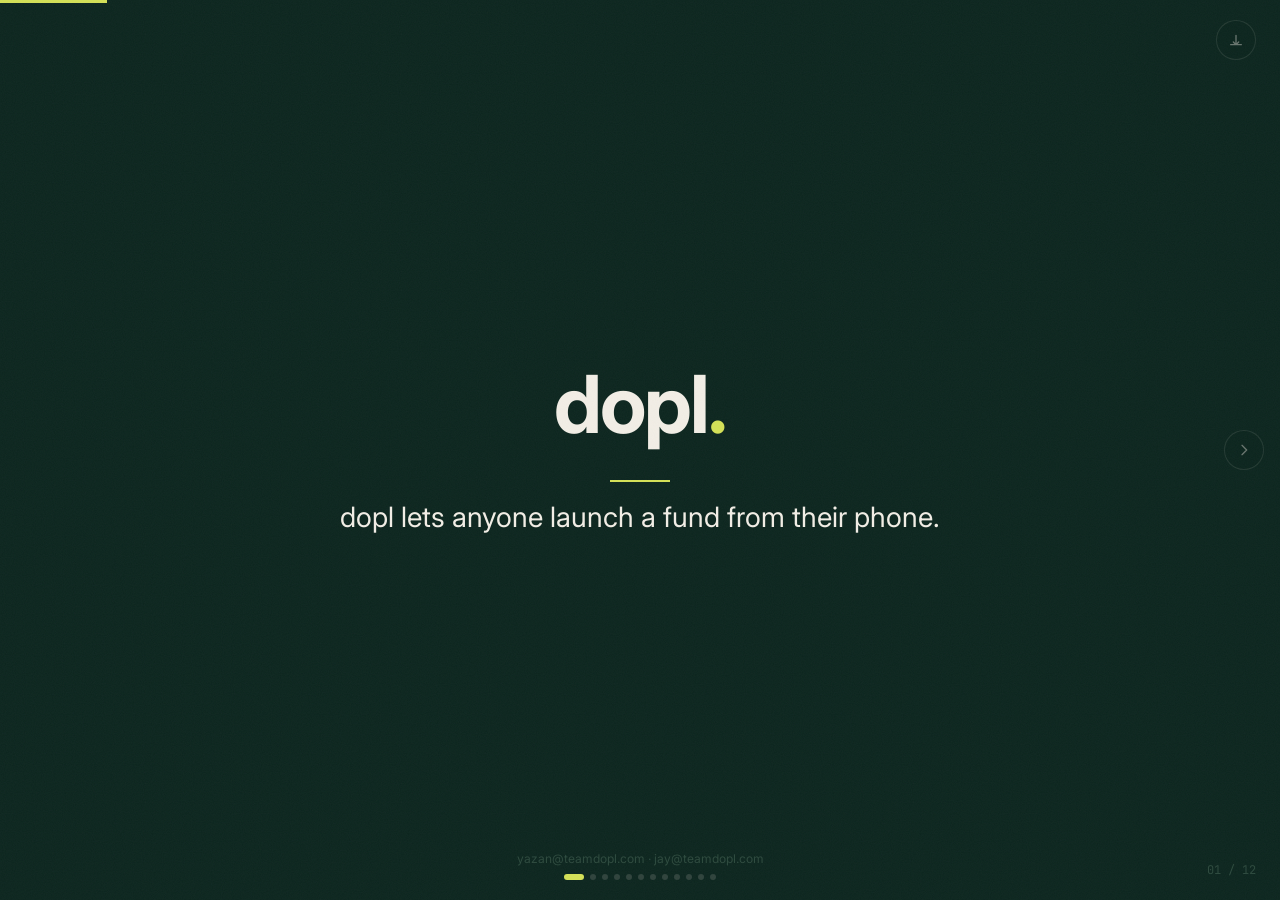
==== commit 7a25c40d: "Sync deck from Lovable" ====
--- a/deck/index.html
+++ b/deck/index.html
@@ -13,8 +13,8 @@
     <link rel="preconnect" href="https://fonts.googleapis.com" />
     <link rel="preconnect" href="https://fonts.gstatic.com" crossorigin />
     <link href="https://fonts.googleapis.com/css2?family=Source+Serif+4:ital,opsz,wght@0,8..60,300..900;1,8..60,300..900&family=Inter:wght@300;400;500;600;700&family=JetBrains+Mono:wght@400;500;700&display=swap" rel="stylesheet" />
-    <script type="module" crossorigin src="/deck/assets/index-Dvu8MiUL.js"></script>
-    <link rel="stylesheet" crossorigin href="/deck/assets/index-CGhQmVsd.css">
+    <script type="module" crossorigin src="/deck/assets/index-BvmQVyKY.js"></script>
+    <link rel="stylesheet" crossorigin href="/deck/assets/index-BBjQnZER.css">
   </head>
   <body>
     <div id="root"></div>
--- a/deck/assets/index-BBjQnZER.css
+++ b/deck/assets/index-BBjQnZER.css
@@ -0,0 +1 @@
+*,:before,:after{--tw-border-spacing-x: 0;--tw-border-spacing-y: 0;--tw-translate-x: 0;--tw-translate-y: 0;--tw-rotate: 0;--tw-skew-x: 0;--tw-skew-y: 0;--tw-scale-x: 1;--tw-scale-y: 1;--tw-pan-x: ;--tw-pan-y: ;--tw-pinch-zoom: ;--tw-scroll-snap-strictness: proximity;--tw-gradient-from-position: ;--tw-gradient-via-position: ;--tw-gradient-to-position: ;--tw-ordinal: ;--tw-slashed-zero: ;--tw-numeric-figure: ;--tw-numeric-spacing: ;--tw-numeric-fraction: ;--tw-ring-inset: ;--tw-ring-offset-width: 0px;--tw-ring-offset-color: #fff;--tw-ring-color: rgb(59 130 246 / .5);--tw-ring-offset-shadow: 0 0 #0000;--tw-ring-shadow: 0 0 #0000;--tw-shadow: 0 0 #0000;--tw-shadow-colored: 0 0 #0000;--tw-blur: ;--tw-brightness: ;--tw-contrast: ;--tw-grayscale: ;--tw-hue-rotate: ;--tw-invert: ;--tw-saturate: ;--tw-sepia: ;--tw-drop-shadow: ;--tw-backdrop-blur: ;--tw-backdrop-brightness: ;--tw-backdrop-contrast: ;--tw-backdrop-grayscale: ;--tw-backdrop-hue-rotate: ;--tw-backdrop-invert: ;--tw-backdrop-opacity: ;--tw-backdrop-saturate: ;--tw-backdrop-sepia: ;--tw-contain-size: ;--tw-contain-layout: ;--tw-contain-paint: ;--tw-contain-style: }::backdrop{--tw-border-spacing-x: 0;--tw-border-spacing-y: 0;--tw-translate-x: 0;--tw-translate-y: 0;--tw-rotate: 0;--tw-skew-x: 0;--tw-skew-y: 0;--tw-scale-x: 1;--tw-scale-y: 1;--tw-pan-x: ;--tw-pan-y: ;--tw-pinch-zoom: ;--tw-scroll-snap-strictness: proximity;--tw-gradient-from-position: ;--tw-gradient-via-position: ;--tw-gradient-to-position: ;--tw-ordinal: ;--tw-slashed-zero: ;--tw-numeric-figure: ;--tw-numeric-spacing: ;--tw-numeric-fraction: ;--tw-ring-inset: ;--tw-ring-offset-width: 0px;--tw-ring-offset-color: #fff;--tw-ring-color: rgb(59 130 246 / .5);--tw-ring-offset-shadow: 0 0 #0000;--tw-ring-shadow: 0 0 #0000;--tw-shadow: 0 0 #0000;--tw-shadow-colored: 0 0 #0000;--tw-blur: ;--tw-brightness: ;--tw-contrast: ;--tw-grayscale: ;--tw-hue-rotate: ;--tw-invert: ;--tw-saturate: ;--tw-sepia: ;--tw-drop-shadow: ;--tw-backdrop-blur: ;--tw-backdrop-brightness: ;--tw-backdrop-contrast: ;--tw-backdrop-grayscale: ;--tw-backdrop-hue-rotate: ;--tw-backdrop-invert: ;--tw-backdrop-opacity: ;--tw-backdrop-saturate: ;--tw-backdrop-sepia: ;--tw-contain-size: ;--tw-contain-layout: ;--tw-contain-paint: ;--tw-contain-style: }*,:before,:after{box-sizing:border-box;border-width:0;border-style:solid;border-color:#e5e7eb}:before,:after{--tw-content: ""}html,:host{line-height:1.5;-webkit-text-size-adjust:100%;-moz-tab-size:4;-o-tab-size:4;tab-size:4;font-family:ui-sans-serif,system-ui,sans-serif,"Apple Color Emoji","Segoe UI Emoji",Segoe UI Symbol,"Noto Color Emoji";font-feature-settings:normal;font-variation-settings:normal;-webkit-tap-highlight-color:transparent}body{margin:0;line-height:inherit}hr{height:0;color:inherit;border-top-width:1px}abbr:where([title]){-webkit-text-decoration:underline dotted;text-decoration:underline dotted}h1,h2,h3,h4,h5,h6{font-size:inherit;font-weight:inherit}a{color:inherit;text-decoration:inherit}b,strong{font-weight:bolder}code,kbd,samp,pre{font-family:JetBrains Mono,monospace;font-feature-settings:normal;font-variation-settings:normal;font-size:1em}small{font-size:80%}sub,sup{font-size:75%;line-height:0;position:relative;vertical-align:baseline}sub{bottom:-.25em}sup{top:-.5em}table{text-indent:0;border-color:inherit;border-collapse:collapse}button,input,optgroup,select,textarea{font-family:inherit;font-feature-settings:inherit;font-variation-settings:inherit;font-size:100%;font-weight:inherit;line-height:inherit;letter-spacing:inherit;color:inherit;margin:0;padding:0}button,select{text-transform:none}button,input:where([type=button]),input:where([type=reset]),input:where([type=submit]){-webkit-appearance:button;background-color:transparent;background-image:none}:-moz-focusring{outline:auto}:-moz-ui-invalid{box-shadow:none}progress{vertical-align:baseline}::-webkit-inner-spin-button,::-webkit-outer-spin-button{height:auto}[type=search]{-webkit-appearance:textfield;outline-offset:-2px}::-webkit-search-decoration{-webkit-appearance:none}::-webkit-file-upload-button{-webkit-appearance:button;font:inherit}summary{display:list-item}blockquote,dl,dd,h1,h2,h3,h4,h5,h6,hr,figure,p,pre{margin:0}fieldset{margin:0;padding:0}legend{padding:0}ol,ul,menu{list-style:none;margin:0;padding:0}dialog{padding:0}textarea{resize:vertical}input::-moz-placeholder,textarea::-moz-placeholder{opacity:1;color:#9ca3af}input::placeholder,textarea::placeholder{opacity:1;color:#9ca3af}button,[role=button]{cursor:pointer}:disabled{cursor:default}img,svg,video,canvas,audio,iframe,embed,object{display:block;vertical-align:middle}img,video{max-width:100%;height:auto}[hidden]:where(:not([hidden=until-found])){display:none}:root{--background: 40 18% 93%;--foreground: 60 2% 11%;--card: 40 18% 93%;--card-foreground: 60 2% 11%;--popover: 40 18% 93%;--popover-foreground: 60 2% 11%;--primary: 150 14% 19%;--primary-foreground: 40 18% 93%;--secondary: 27 37% 68%;--secondary-foreground: 60 2% 11%;--muted: 40 12% 88%;--muted-foreground: 40 5% 45%;--accent: 27 37% 68%;--accent-foreground: 60 2% 11%;--destructive: 0 84.2% 60.2%;--destructive-foreground: 40 18% 93%;--border: 40 10% 82%;--input: 40 10% 82%;--ring: 150 14% 19%;--radius: .25rem;--dopl-paper: 40 18% 93%;--dopl-ink: 60 2% 11%;--dopl-forest: 150 14% 19%;--dopl-clay: 27 37% 68%;--pitch-deep: 156 52% 9%;--pitch-cream: 37 30% 92%;--pitch-lime: 66 70% 62%;--pitch-sage: 156 26% 24%;--pitch-text-dark: 156 52% 9%;--pitch-text-cream: 37 30% 92%;--pitch-positive: 142 69% 50%;--pitch-negative: 4 100% 59%;--sidebar-background: 40 18% 93%;--sidebar-foreground: 60 2% 11%;--sidebar-primary: 150 14% 19%;--sidebar-primary-foreground: 40 18% 93%;--sidebar-accent: 27 37% 68%;--sidebar-accent-foreground: 60 2% 11%;--sidebar-border: 40 10% 82%;--sidebar-ring: 150 14% 19%}.dark{--background: 60 2% 11%;--foreground: 40 18% 93%;--card: 60 4% 15%;--card-foreground: 40 18% 93%;--popover: 60 2% 11%;--popover-foreground: 40 18% 93%;--primary: 40 18% 93%;--primary-foreground: 60 2% 11%;--secondary: 150 14% 19%;--secondary-foreground: 40 18% 93%;--muted: 60 4% 20%;--muted-foreground: 40 10% 65%;--accent: 27 37% 68%;--accent-foreground: 60 2% 11%;--destructive: 0 62.8% 30.6%;--destructive-foreground: 40 18% 93%;--border: 60 4% 22%;--input: 60 4% 22%;--ring: 40 18% 93%;--sidebar-background: 60 2% 11%;--sidebar-foreground: 40 18% 93%;--sidebar-primary: 40 18% 93%;--sidebar-primary-foreground: 60 2% 11%;--sidebar-accent: 150 14% 19%;--sidebar-accent-foreground: 40 18% 93%;--sidebar-border: 60 4% 22%;--sidebar-ring: 40 18% 93%}*{border-color:hsl(var(--border))}body{background-color:hsl(var(--background));color:hsl(var(--foreground));font-family:Inter,sans-serif}.\!container{width:100%!important;margin-right:auto!important;margin-left:auto!important;padding-right:2rem!important;padding-left:2rem!important}.container{width:100%;margin-right:auto;margin-left:auto;padding-right:2rem;padding-left:2rem}@media (min-width: 1400px){.\!container{max-width:1400px!important}.container{max-width:1400px}}.sr-only{position:absolute;width:1px;height:1px;padding:0;margin:-1px;overflow:hidden;clip:rect(0,0,0,0);white-space:nowrap;border-width:0}.pointer-events-none{pointer-events:none}.pointer-events-auto{pointer-events:auto}.visible{visibility:visible}.invisible{visibility:hidden}.fixed{position:fixed}.absolute{position:absolute}.relative{position:relative}.inset-0{top:0;right:0;bottom:0;left:0}.inset-x-0{left:0;right:0}.inset-y-0{top:0;bottom:0}.-bottom-0\.5{bottom:-.125rem}.-bottom-12{bottom:-3rem}.-left-12{left:-3rem}.-right-12{right:-3rem}.-top-12{top:-3rem}.bottom-0{bottom:0}.bottom-3{bottom:.75rem}.bottom-8{bottom:2rem}.bottom-\[12\%\]{bottom:12%}.bottom-\[16\%\]{bottom:16%}.bottom-\[26\%\]{bottom:26%}.bottom-\[6\%\]{bottom:6%}.left-0{left:0}.left-1{left:.25rem}.left-1\/2{left:50%}.left-2{left:.5rem}.left-\[10\%\]{left:10%}.left-\[12\%\]{left:12%}.left-\[15\%\]{left:15%}.left-\[18\%\]{left:18%}.left-\[2\%\]{left:2%}.left-\[22\%\]{left:22%}.left-\[24\%\]{left:24%}.left-\[28\%\]{left:28%}.left-\[3\%\]{left:3%}.left-\[5\%\]{left:5%}.left-\[50\%\]{left:50%}.left-\[8\%\]{left:8%}.right-0{right:0}.right-1{right:.25rem}.right-2{right:.5rem}.right-3{right:.75rem}.right-4{right:1rem}.right-\[1\%\]{right:1%}.right-\[10\%\]{right:10%}.right-\[12\%\]{right:12%}.right-\[14\%\]{right:14%}.right-\[18\%\]{right:18%}.right-\[22\%\]{right:22%}.right-\[25\%\]{right:25%}.right-\[8\%\]{right:8%}.top-0{top:0}.top-1\.5{top:.375rem}.top-1\/2{top:50%}.top-2{top:.5rem}.top-3{top:.75rem}.top-3\.5{top:.875rem}.top-4{top:1rem}.top-\[12\%\]{top:12%}.top-\[16\%\]{top:16%}.top-\[1px\]{top:1px}.top-\[20\%\]{top:20%}.top-\[28\%\]{top:28%}.top-\[35\%\]{top:35%}.top-\[42\%\]{top:42%}.top-\[45\%\]{top:45%}.top-\[46\%\]{top:46%}.top-\[48\%\]{top:48%}.top-\[50\%\]{top:50%}.top-\[52\%\]{top:52%}.top-\[58\%\]{top:58%}.top-\[6\%\]{top:6%}.top-\[60\%\]{top:60%}.top-\[65\%\]{top:65%}.top-\[68\%\]{top:68%}.top-\[75\%\]{top:75%}.top-\[82\%\]{top:82%}.top-full{top:100%}.z-0{z-index:0}.z-10{z-index:10}.z-20{z-index:20}.z-50{z-index:50}.z-\[100\]{z-index:100}.z-\[1\]{z-index:1}.order-1{order:1}.order-2{order:2}.order-3{order:3}.-mx-1{margin-left:-.25rem;margin-right:-.25rem}.mx-1{margin-left:.25rem;margin-right:.25rem}.mx-2{margin-left:.5rem;margin-right:.5rem}.mx-3\.5{margin-left:.875rem;margin-right:.875rem}.mx-auto{margin-left:auto;margin-right:auto}.my-0\.5{margin-top:.125rem;margin-bottom:.125rem}.my-1{margin-top:.25rem;margin-bottom:.25rem}.my-1\.5{margin-top:.375rem;margin-bottom:.375rem}.my-4{margin-top:1rem;margin-bottom:1rem}.-ml-4{margin-left:-1rem}.-mt-4{margin-top:-1rem}.mb-0\.5{margin-bottom:.125rem}.mb-1{margin-bottom:.25rem}.mb-10{margin-bottom:2.5rem}.mb-16{margin-bottom:4rem}.mb-2{margin-bottom:.5rem}.mb-20{margin-bottom:5rem}.mb-3{margin-bottom:.75rem}.mb-4{margin-bottom:1rem}.mb-5{margin-bottom:1.25rem}.mb-6{margin-bottom:1.5rem}.mb-8{margin-bottom:2rem}.ml-1{margin-left:.25rem}.ml-auto{margin-left:auto}.mr-2{margin-right:.5rem}.mt-0\.5{margin-top:.125rem}.mt-1{margin-top:.25rem}.mt-1\.5{margin-top:.375rem}.mt-2{margin-top:.5rem}.mt-24{margin-top:6rem}.mt-3{margin-top:.75rem}.mt-4{margin-top:1rem}.mt-6{margin-top:1.5rem}.mt-auto{margin-top:auto}.block{display:block}.inline-block{display:inline-block}.flex{display:flex}.inline-flex{display:inline-flex}.table{display:table}.grid{display:grid}.hidden{display:none}.aspect-\[3\/5\]{aspect-ratio:3/5}.aspect-\[4\/3\]{aspect-ratio:4/3}.aspect-square{aspect-ratio:1 / 1}.aspect-video{aspect-ratio:16 / 9}.size-4{width:1rem;height:1rem}.h-1\.5{height:.375rem}.h-10{height:2.5rem}.h-11{height:2.75rem}.h-12{height:3rem}.h-2{height:.5rem}.h-2\.5{height:.625rem}.h-24{height:6rem}.h-3{height:.75rem}.h-3\.5{height:.875rem}.h-4{height:1rem}.h-5{height:1.25rem}.h-6{height:1.5rem}.h-7{height:1.75rem}.h-8{height:2rem}.h-9{height:2.25rem}.h-\[1\.5px\]{height:1.5px}.h-\[15\%\]{height:15%}.h-\[1px\]{height:1px}.h-\[2px\]{height:2px}.h-\[3px\]{height:3px}.h-\[45vh\]{height:45vh}.h-\[var\(--radix-navigation-menu-viewport-height\)\]{height:var(--radix-navigation-menu-viewport-height)}.h-\[var\(--radix-select-trigger-height\)\]{height:var(--radix-select-trigger-height)}.h-auto{height:auto}.h-full{height:100%}.h-px{height:1px}.h-screen{height:100vh}.h-svh{height:100svh}.max-h-96{max-height:24rem}.max-h-\[300px\]{max-height:300px}.max-h-screen{max-height:100vh}.min-h-0{min-height:0px}.min-h-\[80px\]{min-height:80px}.min-h-full{min-height:100%}.min-h-screen{min-height:100vh}.min-h-svh{min-height:100svh}.w-0{width:0px}.w-1{width:.25rem}.w-1\.5{width:.375rem}.w-10{width:2.5rem}.w-11{width:2.75rem}.w-12{width:3rem}.w-2{width:.5rem}.w-2\.5{width:.625rem}.w-20{width:5rem}.w-3{width:.75rem}.w-3\.5{width:.875rem}.w-3\/4{width:75%}.w-4{width:1rem}.w-5{width:1.25rem}.w-64{width:16rem}.w-7{width:1.75rem}.w-72{width:18rem}.w-8{width:2rem}.w-9{width:2.25rem}.w-\[--sidebar-width\]{width:var(--sidebar-width)}.w-\[100px\]{width:100px}.w-\[170px\]{width:170px}.w-\[1px\]{width:1px}.w-\[22\%\]{width:22%}.w-\[240px\]{width:240px}.w-\[40\%\]{width:40%}.w-\[60px\]{width:60px}.w-\[90\%\]{width:90%}.w-auto{width:auto}.w-full{width:100%}.w-max{width:-moz-max-content;width:max-content}.w-px{width:1px}.min-w-0{min-width:0px}.min-w-5{min-width:1.25rem}.min-w-\[12rem\]{min-width:12rem}.min-w-\[240px\]{min-width:240px}.min-w-\[8rem\]{min-width:8rem}.min-w-\[var\(--radix-select-trigger-width\)\]{min-width:var(--radix-select-trigger-width)}.max-w-2xl{max-width:42rem}.max-w-4xl{max-width:56rem}.max-w-6xl{max-width:72rem}.max-w-7xl{max-width:80rem}.max-w-\[--skeleton-width\]{max-width:var(--skeleton-width)}.max-w-\[1000px\]{max-width:1000px}.max-w-\[1100px\]{max-width:1100px}.max-w-\[1200px\]{max-width:1200px}.max-w-\[380px\]{max-width:380px}.max-w-\[600px\]{max-width:600px}.max-w-\[700px\]{max-width:700px}.max-w-full{max-width:100%}.max-w-lg{max-width:32rem}.max-w-max{max-width:-moz-max-content;max-width:max-content}.max-w-md{max-width:28rem}.max-w-sm{max-width:24rem}.max-w-xl{max-width:36rem}.flex-1{flex:1 1 0%}.shrink-0{flex-shrink:0}.grow{flex-grow:1}.grow-0{flex-grow:0}.basis-full{flex-basis:100%}.caption-bottom{caption-side:bottom}.border-collapse{border-collapse:collapse}.origin-center{transform-origin:center}.origin-left{transform-origin:left}.-translate-x-1\/2{--tw-translate-x: -50%;transform:translate(var(--tw-translate-x),var(--tw-translate-y)) rotate(var(--tw-rotate)) skew(var(--tw-skew-x)) skewY(var(--tw-skew-y)) scaleX(var(--tw-scale-x)) scaleY(var(--tw-scale-y))}.-translate-x-px{--tw-translate-x: -1px;transform:translate(var(--tw-translate-x),var(--tw-translate-y)) rotate(var(--tw-rotate)) skew(var(--tw-skew-x)) skewY(var(--tw-skew-y)) scaleX(var(--tw-scale-x)) scaleY(var(--tw-scale-y))}.-translate-y-1\/2{--tw-translate-y: -50%;transform:translate(var(--tw-translate-x),var(--tw-translate-y)) rotate(var(--tw-rotate)) skew(var(--tw-skew-x)) skewY(var(--tw-skew-y)) scaleX(var(--tw-scale-x)) scaleY(var(--tw-scale-y))}.translate-x-\[-50\%\]{--tw-translate-x: -50%;transform:translate(var(--tw-translate-x),var(--tw-translate-y)) rotate(var(--tw-rotate)) skew(var(--tw-skew-x)) skewY(var(--tw-skew-y)) scaleX(var(--tw-scale-x)) scaleY(var(--tw-scale-y))}.translate-x-px{--tw-translate-x: 1px;transform:translate(var(--tw-translate-x),var(--tw-translate-y)) rotate(var(--tw-rotate)) skew(var(--tw-skew-x)) skewY(var(--tw-skew-y)) scaleX(var(--tw-scale-x)) scaleY(var(--tw-scale-y))}.translate-y-0{--tw-translate-y: 0px;transform:translate(var(--tw-translate-x),var(--tw-translate-y)) rotate(var(--tw-rotate)) skew(var(--tw-skew-x)) skewY(var(--tw-skew-y)) scaleX(var(--tw-scale-x)) scaleY(var(--tw-scale-y))}.translate-y-4{--tw-translate-y: 1rem;transform:translate(var(--tw-translate-x),var(--tw-translate-y)) rotate(var(--tw-rotate)) skew(var(--tw-skew-x)) skewY(var(--tw-skew-y)) scaleX(var(--tw-scale-x)) scaleY(var(--tw-scale-y))}.translate-y-6{--tw-translate-y: 1.5rem;transform:translate(var(--tw-translate-x),var(--tw-translate-y)) rotate(var(--tw-rotate)) skew(var(--tw-skew-x)) skewY(var(--tw-skew-y)) scaleX(var(--tw-scale-x)) scaleY(var(--tw-scale-y))}.translate-y-8{--tw-translate-y: 2rem;transform:translate(var(--tw-translate-x),var(--tw-translate-y)) rotate(var(--tw-rotate)) skew(var(--tw-skew-x)) skewY(var(--tw-skew-y)) scaleX(var(--tw-scale-x)) scaleY(var(--tw-scale-y))}.translate-y-\[-50\%\]{--tw-translate-y: -50%;transform:translate(var(--tw-translate-x),var(--tw-translate-y)) rotate(var(--tw-rotate)) skew(var(--tw-skew-x)) skewY(var(--tw-skew-y)) scaleX(var(--tw-scale-x)) scaleY(var(--tw-scale-y))}.rotate-45{--tw-rotate: 45deg;transform:translate(var(--tw-translate-x),var(--tw-translate-y)) rotate(var(--tw-rotate)) skew(var(--tw-skew-x)) skewY(var(--tw-skew-y)) scaleX(var(--tw-scale-x)) scaleY(var(--tw-scale-y))}.rotate-90{--tw-rotate: 90deg;transform:translate(var(--tw-translate-x),var(--tw-translate-y)) rotate(var(--tw-rotate)) skew(var(--tw-skew-x)) skewY(var(--tw-skew-y)) scaleX(var(--tw-scale-x)) scaleY(var(--tw-scale-y))}.scale-x-0{--tw-scale-x: 0;transform:translate(var(--tw-translate-x),var(--tw-translate-y)) rotate(var(--tw-rotate)) skew(var(--tw-skew-x)) skewY(var(--tw-skew-y)) scaleX(var(--tw-scale-x)) scaleY(var(--tw-scale-y))}.transform{transform:translate(var(--tw-translate-x),var(--tw-translate-y)) rotate(var(--tw-rotate)) skew(var(--tw-skew-x)) skewY(var(--tw-skew-y)) scaleX(var(--tw-scale-x)) scaleY(var(--tw-scale-y))}@keyframes pulse{50%{opacity:.5}}.animate-pulse{animation:pulse 2s cubic-bezier(.4,0,.6,1) infinite}@keyframes spin{to{transform:rotate(360deg)}}.animate-spin{animation:spin 1s linear infinite}.cursor-default{cursor:default}.cursor-pointer{cursor:pointer}.touch-none{touch-action:none}.select-none{-webkit-user-select:none;-moz-user-select:none;user-select:none}.resize{resize:both}.list-none{list-style-type:none}.grid-cols-1{grid-template-columns:repeat(1,minmax(0,1fr))}.grid-cols-3{grid-template-columns:repeat(3,minmax(0,1fr))}.flex-row{flex-direction:row}.flex-col{flex-direction:column}.flex-col-reverse{flex-direction:column-reverse}.flex-wrap{flex-wrap:wrap}.items-start{align-items:flex-start}.items-end{align-items:flex-end}.items-center{align-items:center}.items-baseline{align-items:baseline}.items-stretch{align-items:stretch}.justify-center{justify-content:center}.justify-between{justify-content:space-between}.gap-0{gap:0px}.gap-0\.5{gap:.125rem}.gap-1{gap:.25rem}.gap-1\.5{gap:.375rem}.gap-2{gap:.5rem}.gap-2\.5{gap:.625rem}.gap-3{gap:.75rem}.gap-4{gap:1rem}.gap-6{gap:1.5rem}.gap-8{gap:2rem}.space-x-1>:not([hidden])~:not([hidden]){--tw-space-x-reverse: 0;margin-right:calc(.25rem * var(--tw-space-x-reverse));margin-left:calc(.25rem * calc(1 - var(--tw-space-x-reverse)))}.space-x-4>:not([hidden])~:not([hidden]){--tw-space-x-reverse: 0;margin-right:calc(1rem * var(--tw-space-x-reverse));margin-left:calc(1rem * calc(1 - var(--tw-space-x-reverse)))}.space-y-1>:not([hidden])~:not([hidden]){--tw-space-y-reverse: 0;margin-top:calc(.25rem * calc(1 - var(--tw-space-y-reverse)));margin-bottom:calc(.25rem * var(--tw-space-y-reverse))}.space-y-1\.5>:not([hidden])~:not([hidden]){--tw-space-y-reverse: 0;margin-top:calc(.375rem * calc(1 - var(--tw-space-y-reverse)));margin-bottom:calc(.375rem * var(--tw-space-y-reverse))}.space-y-2>:not([hidden])~:not([hidden]){--tw-space-y-reverse: 0;margin-top:calc(.5rem * calc(1 - var(--tw-space-y-reverse)));margin-bottom:calc(.5rem * var(--tw-space-y-reverse))}.space-y-4>:not([hidden])~:not([hidden]){--tw-space-y-reverse: 0;margin-top:calc(1rem * calc(1 - var(--tw-space-y-reverse)));margin-bottom:calc(1rem * var(--tw-space-y-reverse))}.space-y-5>:not([hidden])~:not([hidden]){--tw-space-y-reverse: 0;margin-top:calc(1.25rem * calc(1 - var(--tw-space-y-reverse)));margin-bottom:calc(1.25rem * var(--tw-space-y-reverse))}.space-y-6>:not([hidden])~:not([hidden]){--tw-space-y-reverse: 0;margin-top:calc(1.5rem * calc(1 - var(--tw-space-y-reverse)));margin-bottom:calc(1.5rem * var(--tw-space-y-reverse))}.self-center{align-self:center}.self-stretch{align-self:stretch}.overflow-auto{overflow:auto}.overflow-hidden{overflow:hidden}.overflow-x-auto{overflow-x:auto}.overflow-y-auto{overflow-y:auto}.overflow-x-hidden{overflow-x:hidden}.whitespace-nowrap{white-space:nowrap}.break-words{overflow-wrap:break-word}.rounded{border-radius:.25rem}.rounded-2xl{border-radius:1rem}.rounded-\[2px\]{border-radius:2px}.rounded-\[inherit\]{border-radius:inherit}.rounded-full{border-radius:9999px}.rounded-lg{border-radius:var(--radius)}.rounded-md{border-radius:calc(var(--radius) - 2px)}.rounded-sm{border-radius:calc(var(--radius) - 4px)}.rounded-xl{border-radius:.75rem}.rounded-t-\[10px\]{border-top-left-radius:10px;border-top-right-radius:10px}.rounded-tl-sm{border-top-left-radius:calc(var(--radius) - 4px)}.border{border-width:1px}.border-2{border-width:2px}.border-\[1\.5px\]{border-width:1.5px}.border-y{border-top-width:1px;border-bottom-width:1px}.border-b{border-bottom-width:1px}.border-l{border-left-width:1px}.border-l-2{border-left-width:2px}.border-l-\[3px\]{border-left-width:3px}.border-r{border-right-width:1px}.border-t{border-top-width:1px}.border-dashed{border-style:dashed}.border-\[\#0D261F\]\/10{border-color:#0d261f1a}.border-\[\#F2EEE6\]\/10{border-color:#f2eee61a}.border-\[--color-border\]{border-color:var(--color-border)}.border-border\/50{border-color:hsl(var(--border) / .5)}.border-destructive{border-color:hsl(var(--destructive))}.border-destructive\/50{border-color:hsl(var(--destructive) / .5)}.border-dopl-clay\/50{border-color:hsl(var(--dopl-clay) / .5)}.border-dopl-ink\/15{border-color:hsl(var(--dopl-ink) / .15)}.border-dopl-ink\/5{border-color:hsl(var(--dopl-ink) / .05)}.border-input{border-color:hsl(var(--input))}.border-primary{border-color:hsl(var(--primary))}.border-sidebar-border{border-color:hsl(var(--sidebar-border))}.border-transparent{border-color:transparent}.border-l-dopl-clay{border-left-color:hsl(var(--dopl-clay))}.border-l-dopl-forest{border-left-color:hsl(var(--dopl-forest))}.border-l-transparent{border-left-color:transparent}.border-t-transparent{border-top-color:transparent}.bg-\[\#0D261F\]{--tw-bg-opacity: 1;background-color:rgb(13 38 31 / var(--tw-bg-opacity, 1))}.bg-\[\#0D261F\]\/15{background-color:#0d261f26}.bg-\[\#0D261F\]\/80{background-color:#0d261fcc}.bg-\[\#34C759\]{--tw-bg-opacity: 1;background-color:rgb(52 199 89 / var(--tw-bg-opacity, 1))}.bg-\[\#D4E157\]{--tw-bg-opacity: 1;background-color:rgb(212 225 87 / var(--tw-bg-opacity, 1))}.bg-\[\#F2EEE6\]{--tw-bg-opacity: 1;background-color:rgb(242 238 230 / var(--tw-bg-opacity, 1))}.bg-\[\#F2EEE6\]\/15{background-color:#f2eee626}.bg-\[--color-bg\]{background-color:var(--color-bg)}.bg-accent{background-color:hsl(var(--accent))}.bg-amber-500{--tw-bg-opacity: 1;background-color:rgb(245 158 11 / var(--tw-bg-opacity, 1))}.bg-background{background-color:hsl(var(--background))}.bg-black\/80{background-color:#000c}.bg-border{background-color:hsl(var(--border))}.bg-card{background-color:hsl(var(--card))}.bg-destructive{background-color:hsl(var(--destructive))}.bg-dopl-clay{background-color:hsl(var(--dopl-clay))}.bg-dopl-clay\/20{background-color:hsl(var(--dopl-clay) / .2)}.bg-dopl-forest{background-color:hsl(var(--dopl-forest))}.bg-dopl-forest\/10{background-color:hsl(var(--dopl-forest) / .1)}.bg-dopl-ink\/\[0\.04\]{background-color:hsl(var(--dopl-ink) / .04)}.bg-dopl-ink\/\[0\.06\]{background-color:hsl(var(--dopl-ink) / .06)}.bg-dopl-paper{background-color:hsl(var(--dopl-paper))}.bg-dopl-paper\/80{background-color:hsl(var(--dopl-paper) / .8)}.bg-emerald-50{--tw-bg-opacity: 1;background-color:rgb(236 253 245 / var(--tw-bg-opacity, 1))}.bg-emerald-500{--tw-bg-opacity: 1;background-color:rgb(16 185 129 / var(--tw-bg-opacity, 1))}.bg-foreground{background-color:hsl(var(--foreground))}.bg-muted{background-color:hsl(var(--muted))}.bg-muted\/50{background-color:hsl(var(--muted) / .5)}.bg-popover{background-color:hsl(var(--popover))}.bg-primary{background-color:hsl(var(--primary))}.bg-red-500{--tw-bg-opacity: 1;background-color:rgb(239 68 68 / var(--tw-bg-opacity, 1))}.bg-secondary{background-color:hsl(var(--secondary))}.bg-sidebar{background-color:hsl(var(--sidebar-background))}.bg-sidebar-border{background-color:hsl(var(--sidebar-border))}.bg-transparent{background-color:transparent}.bg-white{--tw-bg-opacity: 1;background-color:rgb(255 255 255 / var(--tw-bg-opacity, 1))}.bg-white\/40{background-color:#fff6}.bg-white\/60{background-color:#fff9}.bg-white\/80{background-color:#fffc}.fill-current{fill:currentColor}.object-contain{-o-object-fit:contain;object-fit:contain}.object-cover{-o-object-fit:cover;object-fit:cover}.object-top{-o-object-position:top;object-position:top}.p-0{padding:0}.p-1{padding:.25rem}.p-2{padding:.5rem}.p-3{padding:.75rem}.p-4{padding:1rem}.p-5{padding:1.25rem}.p-6{padding:1.5rem}.p-8{padding:2rem}.p-\[1px\]{padding:1px}.px-1{padding-left:.25rem;padding-right:.25rem}.px-1\.5{padding-left:.375rem;padding-right:.375rem}.px-2{padding-left:.5rem;padding-right:.5rem}.px-2\.5{padding-left:.625rem;padding-right:.625rem}.px-3{padding-left:.75rem;padding-right:.75rem}.px-4{padding-left:1rem;padding-right:1rem}.px-5{padding-left:1.25rem;padding-right:1.25rem}.px-6{padding-left:1.5rem;padding-right:1.5rem}.px-8{padding-left:2rem;padding-right:2rem}.py-0\.5{padding-top:.125rem;padding-bottom:.125rem}.py-1{padding-top:.25rem;padding-bottom:.25rem}.py-1\.5{padding-top:.375rem;padding-bottom:.375rem}.py-10{padding-top:2.5rem;padding-bottom:2.5rem}.py-2{padding-top:.5rem;padding-bottom:.5rem}.py-2\.5{padding-top:.625rem;padding-bottom:.625rem}.py-24{padding-top:6rem;padding-bottom:6rem}.py-3{padding-top:.75rem;padding-bottom:.75rem}.py-3\.5{padding-top:.875rem;padding-bottom:.875rem}.py-4{padding-top:1rem;padding-bottom:1rem}.py-6{padding-top:1.5rem;padding-bottom:1.5rem}.py-8{padding-top:2rem;padding-bottom:2rem}.py-\[1px\]{padding-top:1px;padding-bottom:1px}.py-\[2px\]{padding-top:2px;padding-bottom:2px}.pb-3{padding-bottom:.75rem}.pb-4{padding-bottom:1rem}.pb-6{padding-bottom:1.5rem}.pl-2\.5{padding-left:.625rem}.pl-4{padding-left:1rem}.pl-8{padding-left:2rem}.pr-2{padding-right:.5rem}.pr-2\.5{padding-right:.625rem}.pr-8{padding-right:2rem}.pt-0{padding-top:0}.pt-1{padding-top:.25rem}.pt-24{padding-top:6rem}.pt-3{padding-top:.75rem}.pt-4{padding-top:1rem}.text-left{text-align:left}.text-center{text-align:center}.align-middle{vertical-align:middle}.font-fraunces{font-family:Source Serif 4,serif}.font-inter{font-family:Inter,sans-serif}.font-mono{font-family:JetBrains Mono,monospace}.text-2xl{font-size:1.5rem;line-height:2rem}.text-3xl{font-size:1.875rem;line-height:2.25rem}.text-4xl{font-size:2.25rem;line-height:2.5rem}.text-\[0\.8rem\]{font-size:.8rem}.text-\[10px\]{font-size:10px}.text-\[11px\]{font-size:11px}.text-\[12px\]{font-size:12px}.text-\[13px\]{font-size:13px}.text-\[14px\]{font-size:14px}.text-\[15px\]{font-size:15px}.text-\[16px\]{font-size:16px}.text-\[18px\]{font-size:18px}.text-\[20px\]{font-size:20px}.text-\[22px\]{font-size:22px}.text-\[24px\]{font-size:24px}.text-\[28px\]{font-size:28px}.text-\[2rem\]{font-size:2rem}.text-\[30px\]{font-size:30px}.text-\[32px\]{font-size:32px}.text-\[36px\]{font-size:36px}.text-\[48px\]{font-size:48px}.text-\[64px\]{font-size:64px}.text-\[6px\]{font-size:6px}.text-\[7px\]{font-size:7px}.text-\[8px\]{font-size:8px}.text-\[9px\]{font-size:9px}.text-base{font-size:1rem;line-height:1.5rem}.text-lg{font-size:1.125rem;line-height:1.75rem}.text-sm{font-size:.875rem;line-height:1.25rem}.text-xl{font-size:1.25rem;line-height:1.75rem}.text-xs{font-size:.75rem;line-height:1rem}.font-bold{font-weight:700}.font-medium{font-weight:500}.font-normal{font-weight:400}.font-semibold{font-weight:600}.uppercase{text-transform:uppercase}.italic{font-style:italic}.tabular-nums{--tw-numeric-spacing: tabular-nums;font-variant-numeric:var(--tw-ordinal) var(--tw-slashed-zero) var(--tw-numeric-figure) var(--tw-numeric-spacing) var(--tw-numeric-fraction)}.leading-\[1\.08\]{line-height:1.08}.leading-\[1\.15\]{line-height:1.15}.leading-none{line-height:1}.leading-relaxed{line-height:1.625}.leading-snug{line-height:1.375}.leading-tight{line-height:1.25}.tracking-\[0\.15em\]{letter-spacing:.15em}.tracking-\[2px\]{letter-spacing:2px}.tracking-tight{letter-spacing:-.025em}.tracking-wider{letter-spacing:.05em}.tracking-widest{letter-spacing:.1em}.text-\[\#0D261F\]{--tw-text-opacity: 1;color:rgb(13 38 31 / var(--tw-text-opacity, 1))}.text-\[\#2D4A3E\]{--tw-text-opacity: 1;color:rgb(45 74 62 / var(--tw-text-opacity, 1))}.text-\[\#2D4A3E\]\/50{color:#2d4a3e80}.text-\[\#2D4A3E\]\/60{color:#2d4a3e99}.text-\[\#2D4A3E\]\/70{color:#2d4a3eb3}.text-\[\#2D7A4F\]{--tw-text-opacity: 1;color:rgb(45 122 79 / var(--tw-text-opacity, 1))}.text-\[\#C8D930\]{--tw-text-opacity: 1;color:rgb(200 217 48 / var(--tw-text-opacity, 1))}.text-\[\#D4E157\]{--tw-text-opacity: 1;color:rgb(212 225 87 / var(--tw-text-opacity, 1))}.text-\[\#F2EEE6\]{--tw-text-opacity: 1;color:rgb(242 238 230 / var(--tw-text-opacity, 1))}.text-\[\#F2EEE6\]\/40{color:#f2eee666}.text-\[\#F2EEE6\]\/50{color:#f2eee680}.text-\[\#F2EEE6\]\/80{color:#f2eee6cc}.text-accent-foreground{color:hsl(var(--accent-foreground))}.text-card-foreground{color:hsl(var(--card-foreground))}.text-current{color:currentColor}.text-destructive{color:hsl(var(--destructive))}.text-destructive-foreground{color:hsl(var(--destructive-foreground))}.text-dopl-clay{color:hsl(var(--dopl-clay))}.text-dopl-forest{color:hsl(var(--dopl-forest))}.text-dopl-ink{color:hsl(var(--dopl-ink))}.text-dopl-ink\/35{color:hsl(var(--dopl-ink) / .35)}.text-dopl-ink\/40{color:hsl(var(--dopl-ink) / .4)}.text-dopl-ink\/50{color:hsl(var(--dopl-ink) / .5)}.text-dopl-ink\/55{color:hsl(var(--dopl-ink) / .55)}.text-dopl-ink\/60{color:hsl(var(--dopl-ink) / .6)}.text-dopl-ink\/65{color:hsl(var(--dopl-ink) / .65)}.text-dopl-ink\/70{color:hsl(var(--dopl-ink) / .7)}.text-dopl-ink\/\[0\.06\]{color:hsl(var(--dopl-ink) / .06)}.text-dopl-ink\/\[0\.08\]{color:hsl(var(--dopl-ink) / .08)}.text-dopl-ink\/\[0\.1\]{color:hsl(var(--dopl-ink) / .1)}.text-dopl-paper{color:hsl(var(--dopl-paper))}.text-emerald-500{--tw-text-opacity: 1;color:rgb(16 185 129 / var(--tw-text-opacity, 1))}.text-emerald-600{--tw-text-opacity: 1;color:rgb(5 150 105 / var(--tw-text-opacity, 1))}.text-foreground{color:hsl(var(--foreground))}.text-foreground\/50{color:hsl(var(--foreground) / .5)}.text-muted-foreground{color:hsl(var(--muted-foreground))}.text-popover-foreground{color:hsl(var(--popover-foreground))}.text-primary{color:hsl(var(--primary))}.text-primary-foreground{color:hsl(var(--primary-foreground))}.text-red-500{--tw-text-opacity: 1;color:rgb(239 68 68 / var(--tw-text-opacity, 1))}.text-secondary-foreground{color:hsl(var(--secondary-foreground))}.text-sidebar-foreground{color:hsl(var(--sidebar-foreground))}.text-sidebar-foreground\/70{color:hsl(var(--sidebar-foreground) / .7)}.text-white{--tw-text-opacity: 1;color:rgb(255 255 255 / var(--tw-text-opacity, 1))}.underline{text-decoration-line:underline}.underline-offset-4{text-underline-offset:4px}.opacity-0{opacity:0}.opacity-100{opacity:1}.opacity-25{opacity:.25}.opacity-50{opacity:.5}.opacity-60{opacity:.6}.opacity-70{opacity:.7}.opacity-75{opacity:.75}.opacity-90{opacity:.9}.shadow-\[0_0_0_1px_hsl\(var\(--sidebar-border\)\)\]{--tw-shadow: 0 0 0 1px hsl(var(--sidebar-border));--tw-shadow-colored: 0 0 0 1px var(--tw-shadow-color);box-shadow:var(--tw-ring-offset-shadow, 0 0 #0000),var(--tw-ring-shadow, 0 0 #0000),var(--tw-shadow)}.shadow-\[0_2px_8px_rgba\(13\,38\,31\,0\.06\)\]{--tw-shadow: 0 2px 8px rgba(13,38,31,.06);--tw-shadow-colored: 0 2px 8px var(--tw-shadow-color);box-shadow:var(--tw-ring-offset-shadow, 0 0 #0000),var(--tw-ring-shadow, 0 0 #0000),var(--tw-shadow)}.shadow-lg{--tw-shadow: 0 10px 15px -3px rgb(0 0 0 / .1), 0 4px 6px -4px rgb(0 0 0 / .1);--tw-shadow-colored: 0 10px 15px -3px var(--tw-shadow-color), 0 4px 6px -4px var(--tw-shadow-color);box-shadow:var(--tw-ring-offset-shadow, 0 0 #0000),var(--tw-ring-shadow, 0 0 #0000),var(--tw-shadow)}.shadow-md{--tw-shadow: 0 4px 6px -1px rgb(0 0 0 / .1), 0 2px 4px -2px rgb(0 0 0 / .1);--tw-shadow-colored: 0 4px 6px -1px var(--tw-shadow-color), 0 2px 4px -2px var(--tw-shadow-color);box-shadow:var(--tw-ring-offset-shadow, 0 0 #0000),var(--tw-ring-shadow, 0 0 #0000),var(--tw-shadow)}.shadow-none{--tw-shadow: 0 0 #0000;--tw-shadow-colored: 0 0 #0000;box-shadow:var(--tw-ring-offset-shadow, 0 0 #0000),var(--tw-ring-shadow, 0 0 #0000),var(--tw-shadow)}.shadow-sm{--tw-shadow: 0 1px 2px 0 rgb(0 0 0 / .05);--tw-shadow-colored: 0 1px 2px 0 var(--tw-shadow-color);box-shadow:var(--tw-ring-offset-shadow, 0 0 #0000),var(--tw-ring-shadow, 0 0 #0000),var(--tw-shadow)}.shadow-xl{--tw-shadow: 0 20px 25px -5px rgb(0 0 0 / .1), 0 8px 10px -6px rgb(0 0 0 / .1);--tw-shadow-colored: 0 20px 25px -5px var(--tw-shadow-color), 0 8px 10px -6px var(--tw-shadow-color);box-shadow:var(--tw-ring-offset-shadow, 0 0 #0000),var(--tw-ring-shadow, 0 0 #0000),var(--tw-shadow)}.outline-none{outline:2px solid transparent;outline-offset:2px}.outline{outline-style:solid}.ring-0{--tw-ring-offset-shadow: var(--tw-ring-inset) 0 0 0 var(--tw-ring-offset-width) var(--tw-ring-offset-color);--tw-ring-shadow: var(--tw-ring-inset) 0 0 0 calc(0px + var(--tw-ring-offset-width)) var(--tw-ring-color);box-shadow:var(--tw-ring-offset-shadow),var(--tw-ring-shadow),var(--tw-shadow, 0 0 #0000)}.ring-2{--tw-ring-offset-shadow: var(--tw-ring-inset) 0 0 0 var(--tw-ring-offset-width) var(--tw-ring-offset-color);--tw-ring-shadow: var(--tw-ring-inset) 0 0 0 calc(2px + var(--tw-ring-offset-width)) var(--tw-ring-color);box-shadow:var(--tw-ring-offset-shadow),var(--tw-ring-shadow),var(--tw-shadow, 0 0 #0000)}.ring-ring{--tw-ring-color: hsl(var(--ring))}.ring-sidebar-ring{--tw-ring-color: hsl(var(--sidebar-ring))}.ring-offset-background{--tw-ring-offset-color: hsl(var(--background))}.filter{filter:var(--tw-blur) var(--tw-brightness) var(--tw-contrast) var(--tw-grayscale) var(--tw-hue-rotate) var(--tw-invert) var(--tw-saturate) var(--tw-sepia) var(--tw-drop-shadow)}.backdrop-blur-sm{--tw-backdrop-blur: blur(4px);-webkit-backdrop-filter:var(--tw-backdrop-blur) var(--tw-backdrop-brightness) var(--tw-backdrop-contrast) var(--tw-backdrop-grayscale) var(--tw-backdrop-hue-rotate) var(--tw-backdrop-invert) var(--tw-backdrop-opacity) var(--tw-backdrop-saturate) var(--tw-backdrop-sepia);backdrop-filter:var(--tw-backdrop-blur) var(--tw-backdrop-brightness) var(--tw-backdrop-contrast) var(--tw-backdrop-grayscale) var(--tw-backdrop-hue-rotate) var(--tw-backdrop-invert) var(--tw-backdrop-opacity) var(--tw-backdrop-saturate) var(--tw-backdrop-sepia)}.transition{transition-property:color,background-color,border-color,text-decoration-color,fill,stroke,opacity,box-shadow,transform,filter,-webkit-backdrop-filter;transition-property:color,background-color,border-color,text-decoration-color,fill,stroke,opacity,box-shadow,transform,filter,backdrop-filter;transition-property:color,background-color,border-color,text-decoration-color,fill,stroke,opacity,box-shadow,transform,filter,backdrop-filter,-webkit-backdrop-filter;transition-timing-function:cubic-bezier(.4,0,.2,1);transition-duration:.15s}.transition-\[background-position\]{transition-property:background-position;transition-timing-function:cubic-bezier(.4,0,.2,1);transition-duration:.15s}.transition-\[left\,right\,width\]{transition-property:left,right,width;transition-timing-function:cubic-bezier(.4,0,.2,1);transition-duration:.15s}.transition-\[margin\,opa\]{transition-property:margin,opa;transition-timing-function:cubic-bezier(.4,0,.2,1);transition-duration:.15s}.transition-\[width\,height\,padding\]{transition-property:width,height,padding;transition-timing-function:cubic-bezier(.4,0,.2,1);transition-duration:.15s}.transition-\[width\]{transition-property:width;transition-timing-function:cubic-bezier(.4,0,.2,1);transition-duration:.15s}.transition-all{transition-property:all;transition-timing-function:cubic-bezier(.4,0,.2,1);transition-duration:.15s}.transition-colors{transition-property:color,background-color,border-color,text-decoration-color,fill,stroke;transition-timing-function:cubic-bezier(.4,0,.2,1);transition-duration:.15s}.transition-opacity{transition-property:opacity;transition-timing-function:cubic-bezier(.4,0,.2,1);transition-duration:.15s}.transition-shadow{transition-property:box-shadow;transition-timing-function:cubic-bezier(.4,0,.2,1);transition-duration:.15s}.transition-transform{transition-property:transform;transition-timing-function:cubic-bezier(.4,0,.2,1);transition-duration:.15s}.duration-1000{transition-duration:1s}.duration-200{transition-duration:.2s}.duration-300{transition-duration:.3s}.duration-500{transition-duration:.5s}.duration-700{transition-duration:.7s}.ease-in-out{transition-timing-function:cubic-bezier(.4,0,.2,1)}.ease-linear{transition-timing-function:linear}.ease-out{transition-timing-function:cubic-bezier(0,0,.2,1)}@keyframes enter{0%{opacity:var(--tw-enter-opacity, 1);transform:translate3d(var(--tw-enter-translate-x, 0),var(--tw-enter-translate-y, 0),0) scale3d(var(--tw-enter-scale, 1),var(--tw-enter-scale, 1),var(--tw-enter-scale, 1)) rotate(var(--tw-enter-rotate, 0))}}@keyframes exit{to{opacity:var(--tw-exit-opacity, 1);transform:translate3d(var(--tw-exit-translate-x, 0),var(--tw-exit-translate-y, 0),0) scale3d(var(--tw-exit-scale, 1),var(--tw-exit-scale, 1),var(--tw-exit-scale, 1)) rotate(var(--tw-exit-rotate, 0))}}.animate-in{animation-name:enter;animation-duration:.15s;--tw-enter-opacity: initial;--tw-enter-scale: initial;--tw-enter-rotate: initial;--tw-enter-translate-x: initial;--tw-enter-translate-y: initial}.fade-in-0{--tw-enter-opacity: 0}.fade-in-80{--tw-enter-opacity: .8}.zoom-in-95{--tw-enter-scale: .95}.duration-1000{animation-duration:1s}.duration-200{animation-duration:.2s}.duration-300{animation-duration:.3s}.duration-500{animation-duration:.5s}.duration-700{animation-duration:.7s}.ease-in-out{animation-timing-function:cubic-bezier(.4,0,.2,1)}.ease-linear{animation-timing-function:linear}.ease-out{animation-timing-function:cubic-bezier(0,0,.2,1)}.slide-dark{background-color:#0d261f;color:#f2eee6}.slide-cream{background-color:#f2eee6;color:#0d261f}.card-cream{background-color:#f2eee6;border-radius:20px;padding:32px;color:#0d261f}.card-dark{background-color:#0d261f;border-radius:20px;padding:32px;color:#f2eee6}.card-dark-sm{background-color:#0d261f;border-radius:16px;padding:24px;color:#f2eee6}.glass-card{background:#15282273;backdrop-filter:blur(16px) saturate(1.4);-webkit-backdrop-filter:blur(16px) saturate(1.4);border:1px solid hsla(160,20%,30%,.25);box-shadow:inset 0 .5px #527a6d26,0 4px 24px -4px #08120e66}.glass-card-accent{background:#d3e15614;backdrop-filter:blur(16px) saturate(1.4);-webkit-backdrop-filter:blur(16px) saturate(1.4);border:1px solid hsla(66,70%,61%,.2);box-shadow:inset 0 .5px #d3e1561a,0 4px 24px -4px #08120e4d}@keyframes echo-fade{0%{opacity:.3;transform:scale(1)}to{opacity:0;transform:scale(1.4)}}@keyframes hint-pulse{0%,to{opacity:.5;transform:translate(-50%) scale(1)}50%{opacity:.8;transform:translate(-50%) scale(1.05)}}@keyframes bob{0%,to{transform:translateY(0)}50%{transform:translateY(-8px)}}@keyframes bob-slow{0%,to{transform:translateY(0)}50%{transform:translateY(-5px)}}@keyframes ticker-scroll{0%{transform:translate(0)}to{transform:translate(-50%)}}@keyframes float-shape{0%,to{transform:translate(0) rotate(0);opacity:.15}33%{transform:translate(15px,-20px) rotate(5deg);opacity:.25}66%{transform:translate(-10px,10px) rotate(-3deg);opacity:.18}}.animate-echo-fade{animation:echo-fade .6s ease-out forwards}.animate-hint-pulse{animation:hint-pulse 2s ease-in-out infinite}.animate-bob{animation:bob 3s ease-in-out infinite}.animate-bob-slow{animation:bob-slow 4s ease-in-out infinite}.animate-ticker{animation:ticker-scroll 30s linear infinite}.animate-float{animation:float-shape 12s ease-in-out infinite}.animate-float-delay{animation:float-shape 15s ease-in-out infinite 3s}.animate-float-slow{animation:float-shape 18s ease-in-out infinite 6s}.scrollbar-hide{-ms-overflow-style:none;scrollbar-width:none}.scrollbar-hide::-webkit-scrollbar{display:none}.grain:before{content:"";position:fixed;top:0;right:0;bottom:0;left:0;pointer-events:none;z-index:100;opacity:.04;background-image:url("data:image/svg+xml,%3Csvg viewBox='0 0 256 256' xmlns='http://www.w3.org/2000/svg'%3E%3Cfilter id='noise'%3E%3CfeTurbulence type='fractalNoise' baseFrequency='0.9' numOctaves='4' stitchTiles='stitch'/%3E%3C/filter%3E%3Crect width='100%25' height='100%25' filter='url(%23noise)'/%3E%3C/svg%3E");background-repeat:repeat;background-size:256px 256px}.file\:border-0::file-selector-button{border-width:0px}.file\:bg-transparent::file-selector-button{background-color:transparent}.file\:text-sm::file-selector-button{font-size:.875rem;line-height:1.25rem}.file\:font-medium::file-selector-button{font-weight:500}.file\:text-foreground::file-selector-button{color:hsl(var(--foreground))}.placeholder\:text-dopl-ink\/30::-moz-placeholder{color:hsl(var(--dopl-ink) / .3)}.placeholder\:text-dopl-ink\/30::placeholder{color:hsl(var(--dopl-ink) / .3)}.placeholder\:text-muted-foreground::-moz-placeholder{color:hsl(var(--muted-foreground))}.placeholder\:text-muted-foreground::placeholder{color:hsl(var(--muted-foreground))}.after\:absolute:after{content:var(--tw-content);position:absolute}.after\:-inset-2:after{content:var(--tw-content);top:-.5rem;right:-.5rem;bottom:-.5rem;left:-.5rem}.after\:inset-y-0:after{content:var(--tw-content);top:0;bottom:0}.after\:left-1\/2:after{content:var(--tw-content);left:50%}.after\:w-1:after{content:var(--tw-content);width:.25rem}.after\:w-\[2px\]:after{content:var(--tw-content);width:2px}.after\:-translate-x-1\/2:after{content:var(--tw-content);--tw-translate-x: -50%;transform:translate(var(--tw-translate-x),var(--tw-translate-y)) rotate(var(--tw-rotate)) skew(var(--tw-skew-x)) skewY(var(--tw-skew-y)) scaleX(var(--tw-scale-x)) scaleY(var(--tw-scale-y))}.first\:rounded-l-md:first-child{border-top-left-radius:calc(var(--radius) - 2px);border-bottom-left-radius:calc(var(--radius) - 2px)}.first\:border-l:first-child{border-left-width:1px}.last\:rounded-r-md:last-child{border-top-right-radius:calc(var(--radius) - 2px);border-bottom-right-radius:calc(var(--radius) - 2px)}.focus-within\:relative:focus-within{position:relative}.focus-within\:z-20:focus-within{z-index:20}.hover\:-translate-y-0\.5:hover{--tw-translate-y: -.125rem;transform:translate(var(--tw-translate-x),var(--tw-translate-y)) rotate(var(--tw-rotate)) skew(var(--tw-skew-x)) skewY(var(--tw-skew-y)) scaleX(var(--tw-scale-x)) scaleY(var(--tw-scale-y))}.hover\:-translate-y-1:hover{--tw-translate-y: -.25rem;transform:translate(var(--tw-translate-x),var(--tw-translate-y)) rotate(var(--tw-rotate)) skew(var(--tw-skew-x)) skewY(var(--tw-skew-y)) scaleX(var(--tw-scale-x)) scaleY(var(--tw-scale-y))}.hover\:scale-\[1\.03\]:hover{--tw-scale-x: 1.03;--tw-scale-y: 1.03;transform:translate(var(--tw-translate-x),var(--tw-translate-y)) rotate(var(--tw-rotate)) skew(var(--tw-skew-x)) skewY(var(--tw-skew-y)) scaleX(var(--tw-scale-x)) scaleY(var(--tw-scale-y))}.hover\:bg-\[\#F2EEE6\]\/30:hover{background-color:#f2eee64d}.hover\:bg-accent:hover{background-color:hsl(var(--accent))}.hover\:bg-destructive\/80:hover{background-color:hsl(var(--destructive) / .8)}.hover\:bg-destructive\/90:hover{background-color:hsl(var(--destructive) / .9)}.hover\:bg-dopl-forest\/90:hover{background-color:hsl(var(--dopl-forest) / .9)}.hover\:bg-muted:hover{background-color:hsl(var(--muted))}.hover\:bg-muted\/50:hover{background-color:hsl(var(--muted) / .5)}.hover\:bg-primary:hover{background-color:hsl(var(--primary))}.hover\:bg-primary\/80:hover{background-color:hsl(var(--primary) / .8)}.hover\:bg-primary\/90:hover{background-color:hsl(var(--primary) / .9)}.hover\:bg-secondary:hover{background-color:hsl(var(--secondary))}.hover\:bg-secondary\/80:hover{background-color:hsl(var(--secondary) / .8)}.hover\:bg-sidebar-accent:hover{background-color:hsl(var(--sidebar-accent))}.hover\:text-\[\#F2EEE6\]\/70:hover{color:#f2eee6b3}.hover\:text-accent-foreground:hover{color:hsl(var(--accent-foreground))}.hover\:text-dopl-forest:hover{color:hsl(var(--dopl-forest))}.hover\:text-dopl-forest\/70:hover{color:hsl(var(--dopl-forest) / .7)}.hover\:text-dopl-ink:hover{color:hsl(var(--dopl-ink))}.hover\:text-foreground:hover{color:hsl(var(--foreground))}.hover\:text-muted-foreground:hover{color:hsl(var(--muted-foreground))}.hover\:text-primary-foreground:hover{color:hsl(var(--primary-foreground))}.hover\:text-primary\/90:hover{color:hsl(var(--primary) / .9)}.hover\:text-sidebar-accent-foreground:hover{color:hsl(var(--sidebar-accent-foreground))}.hover\:underline:hover{text-decoration-line:underline}.hover\:opacity-100:hover{opacity:1}.hover\:shadow-\[0_0_0_1px_hsl\(var\(--sidebar-accent\)\)\]:hover{--tw-shadow: 0 0 0 1px hsl(var(--sidebar-accent));--tw-shadow-colored: 0 0 0 1px var(--tw-shadow-color);box-shadow:var(--tw-ring-offset-shadow, 0 0 #0000),var(--tw-ring-shadow, 0 0 #0000),var(--tw-shadow)}.hover\:shadow-\[0_0_30px_rgba\(212\,225\,87\,0\.12\)\]:hover{--tw-shadow: 0 0 30px rgba(212,225,87,.12);--tw-shadow-colored: 0 0 30px var(--tw-shadow-color);box-shadow:var(--tw-ring-offset-shadow, 0 0 #0000),var(--tw-ring-shadow, 0 0 #0000),var(--tw-shadow)}.hover\:shadow-lg:hover{--tw-shadow: 0 10px 15px -3px rgb(0 0 0 / .1), 0 4px 6px -4px rgb(0 0 0 / .1);--tw-shadow-colored: 0 10px 15px -3px var(--tw-shadow-color), 0 4px 6px -4px var(--tw-shadow-color);box-shadow:var(--tw-ring-offset-shadow, 0 0 #0000),var(--tw-ring-shadow, 0 0 #0000),var(--tw-shadow)}.hover\:shadow-md:hover{--tw-shadow: 0 4px 6px -1px rgb(0 0 0 / .1), 0 2px 4px -2px rgb(0 0 0 / .1);--tw-shadow-colored: 0 4px 6px -1px var(--tw-shadow-color), 0 2px 4px -2px var(--tw-shadow-color);box-shadow:var(--tw-ring-offset-shadow, 0 0 #0000),var(--tw-ring-shadow, 0 0 #0000),var(--tw-shadow)}.hover\:after\:bg-sidebar-border:hover:after{content:var(--tw-content);background-color:hsl(var(--sidebar-border))}.focus\:border-dopl-forest\/50:focus{border-color:hsl(var(--dopl-forest) / .5)}.focus\:bg-accent:focus{background-color:hsl(var(--accent))}.focus\:bg-primary:focus{background-color:hsl(var(--primary))}.focus\:text-accent-foreground:focus{color:hsl(var(--accent-foreground))}.focus\:text-primary-foreground:focus{color:hsl(var(--primary-foreground))}.focus\:opacity-100:focus{opacity:1}.focus\:outline-none:focus{outline:2px solid transparent;outline-offset:2px}.focus\:ring-2:focus{--tw-ring-offset-shadow: var(--tw-ring-inset) 0 0 0 var(--tw-ring-offset-width) var(--tw-ring-offset-color);--tw-ring-shadow: var(--tw-ring-inset) 0 0 0 calc(2px + var(--tw-ring-offset-width)) var(--tw-ring-color);box-shadow:var(--tw-ring-offset-shadow),var(--tw-ring-shadow),var(--tw-shadow, 0 0 #0000)}.focus\:ring-ring:focus{--tw-ring-color: hsl(var(--ring))}.focus\:ring-offset-2:focus{--tw-ring-offset-width: 2px}.focus-visible\:outline-none:focus-visible{outline:2px solid transparent;outline-offset:2px}.focus-visible\:ring-1:focus-visible{--tw-ring-offset-shadow: var(--tw-ring-inset) 0 0 0 var(--tw-ring-offset-width) var(--tw-ring-offset-color);--tw-ring-shadow: var(--tw-ring-inset) 0 0 0 calc(1px + var(--tw-ring-offset-width)) var(--tw-ring-color);box-shadow:var(--tw-ring-offset-shadow),var(--tw-ring-shadow),var(--tw-shadow, 0 0 #0000)}.focus-visible\:ring-2:focus-visible{--tw-ring-offset-shadow: var(--tw-ring-inset) 0 0 0 var(--tw-ring-offset-width) var(--tw-ring-offset-color);--tw-ring-shadow: var(--tw-ring-inset) 0 0 0 calc(2px + var(--tw-ring-offset-width)) var(--tw-ring-color);box-shadow:var(--tw-ring-offset-shadow),var(--tw-ring-shadow),var(--tw-shadow, 0 0 #0000)}.focus-visible\:ring-ring:focus-visible{--tw-ring-color: hsl(var(--ring))}.focus-visible\:ring-sidebar-ring:focus-visible{--tw-ring-color: hsl(var(--sidebar-ring))}.focus-visible\:ring-offset-1:focus-visible{--tw-ring-offset-width: 1px}.focus-visible\:ring-offset-2:focus-visible{--tw-ring-offset-width: 2px}.focus-visible\:ring-offset-background:focus-visible{--tw-ring-offset-color: hsl(var(--background))}.active\:scale-\[0\.98\]:active{--tw-scale-x: .98;--tw-scale-y: .98;transform:translate(var(--tw-translate-x),var(--tw-translate-y)) rotate(var(--tw-rotate)) skew(var(--tw-skew-x)) skewY(var(--tw-skew-y)) scaleX(var(--tw-scale-x)) scaleY(var(--tw-scale-y))}.active\:bg-sidebar-accent:active{background-color:hsl(var(--sidebar-accent))}.active\:text-sidebar-accent-foreground:active{color:hsl(var(--sidebar-accent-foreground))}.disabled\:pointer-events-none:disabled{pointer-events:none}.disabled\:cursor-not-allowed:disabled{cursor:not-allowed}.disabled\:opacity-50:disabled{opacity:.5}.group\/menu-item:focus-within .group-focus-within\/menu-item\:opacity-100{opacity:1}.group:hover .group-hover\:scale-x-100{--tw-scale-x: 1;transform:translate(var(--tw-translate-x),var(--tw-translate-y)) rotate(var(--tw-rotate)) skew(var(--tw-skew-x)) skewY(var(--tw-skew-y)) scaleX(var(--tw-scale-x)) scaleY(var(--tw-scale-y))}.group\/menu-item:hover .group-hover\/menu-item\:opacity-100,.group:hover .group-hover\:opacity-100{opacity:1}.group.destructive .group-\[\.destructive\]\:border-muted\/40{border-color:hsl(var(--muted) / .4)}.group.toaster .group-\[\.toaster\]\:border-border{border-color:hsl(var(--border))}.group.toast .group-\[\.toast\]\:bg-muted{background-color:hsl(var(--muted))}.group.toast .group-\[\.toast\]\:bg-primary{background-color:hsl(var(--primary))}.group.toaster .group-\[\.toaster\]\:bg-background{background-color:hsl(var(--background))}.group.destructive .group-\[\.destructive\]\:text-red-300{--tw-text-opacity: 1;color:rgb(252 165 165 / var(--tw-text-opacity, 1))}.group.toast .group-\[\.toast\]\:text-muted-foreground{color:hsl(var(--muted-foreground))}.group.toast .group-\[\.toast\]\:text-primary-foreground{color:hsl(var(--primary-foreground))}.group.toaster .group-\[\.toaster\]\:text-foreground{color:hsl(var(--foreground))}.group.toaster .group-\[\.toaster\]\:shadow-lg{--tw-shadow: 0 10px 15px -3px rgb(0 0 0 / .1), 0 4px 6px -4px rgb(0 0 0 / .1);--tw-shadow-colored: 0 10px 15px -3px var(--tw-shadow-color), 0 4px 6px -4px var(--tw-shadow-color);box-shadow:var(--tw-ring-offset-shadow, 0 0 #0000),var(--tw-ring-shadow, 0 0 #0000),var(--tw-shadow)}.group.destructive .group-\[\.destructive\]\:hover\:border-destructive\/30:hover{border-color:hsl(var(--destructive) / .3)}.group.destructive .group-\[\.destructive\]\:hover\:bg-destructive:hover{background-color:hsl(var(--destructive))}.group.destructive .group-\[\.destructive\]\:hover\:text-destructive-foreground:hover{color:hsl(var(--destructive-foreground))}.group.destructive .group-\[\.destructive\]\:hover\:text-red-50:hover{--tw-text-opacity: 1;color:rgb(254 242 242 / var(--tw-text-opacity, 1))}.group.destructive .group-\[\.destructive\]\:focus\:ring-destructive:focus{--tw-ring-color: hsl(var(--destructive))}.group.destructive .group-\[\.destructive\]\:focus\:ring-red-400:focus{--tw-ring-opacity: 1;--tw-ring-color: rgb(248 113 113 / var(--tw-ring-opacity, 1))}.group.destructive .group-\[\.destructive\]\:focus\:ring-offset-red-600:focus{--tw-ring-offset-color: #dc2626}.peer\/menu-button:hover~.peer-hover\/menu-button\:text-sidebar-accent-foreground{color:hsl(var(--sidebar-accent-foreground))}.peer:disabled~.peer-disabled\:cursor-not-allowed{cursor:not-allowed}.peer:disabled~.peer-disabled\:opacity-70{opacity:.7}.has-\[\[data-variant\=inset\]\]\:bg-sidebar:has([data-variant=inset]){background-color:hsl(var(--sidebar-background))}.has-\[\:disabled\]\:opacity-50:has(:disabled){opacity:.5}.group\/menu-item:has([data-sidebar=menu-action]) .group-has-\[\[data-sidebar\=menu-action\]\]\/menu-item\:pr-8{padding-right:2rem}.aria-disabled\:pointer-events-none[aria-disabled=true]{pointer-events:none}.aria-disabled\:opacity-50[aria-disabled=true]{opacity:.5}.aria-selected\:bg-accent[aria-selected=true]{background-color:hsl(var(--accent))}.aria-selected\:bg-accent\/50[aria-selected=true]{background-color:hsl(var(--accent) / .5)}.aria-selected\:text-accent-foreground[aria-selected=true]{color:hsl(var(--accent-foreground))}.aria-selected\:text-muted-foreground[aria-selected=true]{color:hsl(var(--muted-foreground))}.aria-selected\:opacity-100[aria-selected=true]{opacity:1}.aria-selected\:opacity-30[aria-selected=true]{opacity:.3}.data-\[disabled\=true\]\:pointer-events-none[data-disabled=true],.data-\[disabled\]\:pointer-events-none[data-disabled]{pointer-events:none}.data-\[panel-group-direction\=vertical\]\:h-px[data-panel-group-direction=vertical]{height:1px}.data-\[panel-group-direction\=vertical\]\:w-full[data-panel-group-direction=vertical]{width:100%}.data-\[side\=bottom\]\:translate-y-1[data-side=bottom]{--tw-translate-y: .25rem;transform:translate(var(--tw-translate-x),var(--tw-translate-y)) rotate(var(--tw-rotate)) skew(var(--tw-skew-x)) skewY(var(--tw-skew-y)) scaleX(var(--tw-scale-x)) scaleY(var(--tw-scale-y))}.data-\[side\=left\]\:-translate-x-1[data-side=left]{--tw-translate-x: -.25rem;transform:translate(var(--tw-translate-x),var(--tw-translate-y)) rotate(var(--tw-rotate)) skew(var(--tw-skew-x)) skewY(var(--tw-skew-y)) scaleX(var(--tw-scale-x)) scaleY(var(--tw-scale-y))}.data-\[side\=right\]\:translate-x-1[data-side=right]{--tw-translate-x: .25rem;transform:translate(var(--tw-translate-x),var(--tw-translate-y)) rotate(var(--tw-rotate)) skew(var(--tw-skew-x)) skewY(var(--tw-skew-y)) scaleX(var(--tw-scale-x)) scaleY(var(--tw-scale-y))}.data-\[side\=top\]\:-translate-y-1[data-side=top]{--tw-translate-y: -.25rem;transform:translate(var(--tw-translate-x),var(--tw-translate-y)) rotate(var(--tw-rotate)) skew(var(--tw-skew-x)) skewY(var(--tw-skew-y)) scaleX(var(--tw-scale-x)) scaleY(var(--tw-scale-y))}.data-\[state\=checked\]\:translate-x-5[data-state=checked]{--tw-translate-x: 1.25rem;transform:translate(var(--tw-translate-x),var(--tw-translate-y)) rotate(var(--tw-rotate)) skew(var(--tw-skew-x)) skewY(var(--tw-skew-y)) scaleX(var(--tw-scale-x)) scaleY(var(--tw-scale-y))}.data-\[state\=unchecked\]\:translate-x-0[data-state=unchecked],.data-\[swipe\=cancel\]\:translate-x-0[data-swipe=cancel]{--tw-translate-x: 0px;transform:translate(var(--tw-translate-x),var(--tw-translate-y)) rotate(var(--tw-rotate)) skew(var(--tw-skew-x)) skewY(var(--tw-skew-y)) scaleX(var(--tw-scale-x)) scaleY(var(--tw-scale-y))}.data-\[swipe\=end\]\:translate-x-\[var\(--radix-toast-swipe-end-x\)\][data-swipe=end]{--tw-translate-x: var(--radix-toast-swipe-end-x);transform:translate(var(--tw-translate-x),var(--tw-translate-y)) rotate(var(--tw-rotate)) skew(var(--tw-skew-x)) skewY(var(--tw-skew-y)) scaleX(var(--tw-scale-x)) scaleY(var(--tw-scale-y))}.data-\[swipe\=move\]\:translate-x-\[var\(--radix-toast-swipe-move-x\)\][data-swipe=move]{--tw-translate-x: var(--radix-toast-swipe-move-x);transform:translate(var(--tw-translate-x),var(--tw-translate-y)) rotate(var(--tw-rotate)) skew(var(--tw-skew-x)) skewY(var(--tw-skew-y)) scaleX(var(--tw-scale-x)) scaleY(var(--tw-scale-y))}@keyframes accordion-up{0%{height:var(--radix-accordion-content-height)}to{height:0}}.data-\[state\=closed\]\:animate-accordion-up[data-state=closed]{animation:accordion-up .2s ease-out}@keyframes accordion-down{0%{height:0}to{height:var(--radix-accordion-content-height)}}.data-\[state\=open\]\:animate-accordion-down[data-state=open]{animation:accordion-down .2s ease-out}.data-\[panel-group-direction\=vertical\]\:flex-col[data-panel-group-direction=vertical]{flex-direction:column}.data-\[active\=true\]\:bg-sidebar-accent[data-active=true]{background-color:hsl(var(--sidebar-accent))}.data-\[active\]\:bg-accent\/50[data-active]{background-color:hsl(var(--accent) / .5)}.data-\[selected\=\'true\'\]\:bg-accent[data-selected=true]{background-color:hsl(var(--accent))}.data-\[state\=active\]\:bg-background[data-state=active]{background-color:hsl(var(--background))}.data-\[state\=checked\]\:bg-primary[data-state=checked]{background-color:hsl(var(--primary))}.data-\[state\=on\]\:bg-accent[data-state=on],.data-\[state\=open\]\:bg-accent[data-state=open]{background-color:hsl(var(--accent))}.data-\[state\=open\]\:bg-accent\/50[data-state=open]{background-color:hsl(var(--accent) / .5)}.data-\[state\=open\]\:bg-secondary[data-state=open]{background-color:hsl(var(--secondary))}.data-\[state\=selected\]\:bg-muted[data-state=selected]{background-color:hsl(var(--muted))}.data-\[state\=unchecked\]\:bg-input[data-state=unchecked]{background-color:hsl(var(--input))}.data-\[active\=true\]\:font-medium[data-active=true]{font-weight:500}.data-\[active\=true\]\:text-sidebar-accent-foreground[data-active=true]{color:hsl(var(--sidebar-accent-foreground))}.data-\[selected\=true\]\:text-accent-foreground[data-selected=true]{color:hsl(var(--accent-foreground))}.data-\[state\=active\]\:text-foreground[data-state=active]{color:hsl(var(--foreground))}.data-\[state\=checked\]\:text-primary-foreground[data-state=checked]{color:hsl(var(--primary-foreground))}.data-\[state\=on\]\:text-accent-foreground[data-state=on],.data-\[state\=open\]\:text-accent-foreground[data-state=open]{color:hsl(var(--accent-foreground))}.data-\[state\=open\]\:text-muted-foreground[data-state=open]{color:hsl(var(--muted-foreground))}.data-\[disabled\=true\]\:opacity-50[data-disabled=true],.data-\[disabled\]\:opacity-50[data-disabled]{opacity:.5}.data-\[state\=open\]\:opacity-100[data-state=open]{opacity:1}.data-\[state\=active\]\:shadow-sm[data-state=active]{--tw-shadow: 0 1px 2px 0 rgb(0 0 0 / .05);--tw-shadow-colored: 0 1px 2px 0 var(--tw-shadow-color);box-shadow:var(--tw-ring-offset-shadow, 0 0 #0000),var(--tw-ring-shadow, 0 0 #0000),var(--tw-shadow)}.data-\[swipe\=move\]\:transition-none[data-swipe=move]{transition-property:none}.data-\[state\=closed\]\:duration-300[data-state=closed]{transition-duration:.3s}.data-\[state\=open\]\:duration-500[data-state=open]{transition-duration:.5s}.data-\[motion\^\=from-\]\:animate-in[data-motion^=from-],.data-\[state\=open\]\:animate-in[data-state=open],.data-\[state\=visible\]\:animate-in[data-state=visible]{animation-name:enter;animation-duration:.15s;--tw-enter-opacity: initial;--tw-enter-scale: initial;--tw-enter-rotate: initial;--tw-enter-translate-x: initial;--tw-enter-translate-y: initial}.data-\[motion\^\=to-\]\:animate-out[data-motion^=to-],.data-\[state\=closed\]\:animate-out[data-state=closed],.data-\[state\=hidden\]\:animate-out[data-state=hidden],.data-\[swipe\=end\]\:animate-out[data-swipe=end]{animation-name:exit;animation-duration:.15s;--tw-exit-opacity: initial;--tw-exit-scale: initial;--tw-exit-rotate: initial;--tw-exit-translate-x: initial;--tw-exit-translate-y: initial}.data-\[motion\^\=from-\]\:fade-in[data-motion^=from-]{--tw-enter-opacity: 0}.data-\[motion\^\=to-\]\:fade-out[data-motion^=to-],.data-\[state\=closed\]\:fade-out-0[data-state=closed]{--tw-exit-opacity: 0}.data-\[state\=closed\]\:fade-out-80[data-state=closed]{--tw-exit-opacity: .8}.data-\[state\=hidden\]\:fade-out[data-state=hidden]{--tw-exit-opacity: 0}.data-\[state\=open\]\:fade-in-0[data-state=open],.data-\[state\=visible\]\:fade-in[data-state=visible]{--tw-enter-opacity: 0}.data-\[state\=closed\]\:zoom-out-95[data-state=closed]{--tw-exit-scale: .95}.data-\[state\=open\]\:zoom-in-90[data-state=open]{--tw-enter-scale: .9}.data-\[state\=open\]\:zoom-in-95[data-state=open]{--tw-enter-scale: .95}.data-\[motion\=from-end\]\:slide-in-from-right-52[data-motion=from-end]{--tw-enter-translate-x: 13rem}.data-\[motion\=from-start\]\:slide-in-from-left-52[data-motion=from-start]{--tw-enter-translate-x: -13rem}.data-\[motion\=to-end\]\:slide-out-to-right-52[data-motion=to-end]{--tw-exit-translate-x: 13rem}.data-\[motion\=to-start\]\:slide-out-to-left-52[data-motion=to-start]{--tw-exit-translate-x: -13rem}.data-\[side\=bottom\]\:slide-in-from-top-2[data-side=bottom]{--tw-enter-translate-y: -.5rem}.data-\[side\=left\]\:slide-in-from-right-2[data-side=left]{--tw-enter-translate-x: .5rem}.data-\[side\=right\]\:slide-in-from-left-2[data-side=right]{--tw-enter-translate-x: -.5rem}.data-\[side\=top\]\:slide-in-from-bottom-2[data-side=top]{--tw-enter-translate-y: .5rem}.data-\[state\=closed\]\:slide-out-to-bottom[data-state=closed]{--tw-exit-translate-y: 100%}.data-\[state\=closed\]\:slide-out-to-left[data-state=closed]{--tw-exit-translate-x: -100%}.data-\[state\=closed\]\:slide-out-to-left-1\/2[data-state=closed]{--tw-exit-translate-x: -50%}.data-\[state\=closed\]\:slide-out-to-right[data-state=closed],.data-\[state\=closed\]\:slide-out-to-right-full[data-state=closed]{--tw-exit-translate-x: 100%}.data-\[state\=closed\]\:slide-out-to-top[data-state=closed]{--tw-exit-translate-y: -100%}.data-\[state\=closed\]\:slide-out-to-top-\[48\%\][data-state=closed]{--tw-exit-translate-y: -48%}.data-\[state\=open\]\:slide-in-from-bottom[data-state=open]{--tw-enter-translate-y: 100%}.data-\[state\=open\]\:slide-in-from-left[data-state=open]{--tw-enter-translate-x: -100%}.data-\[state\=open\]\:slide-in-from-left-1\/2[data-state=open]{--tw-enter-translate-x: -50%}.data-\[state\=open\]\:slide-in-from-right[data-state=open]{--tw-enter-translate-x: 100%}.data-\[state\=open\]\:slide-in-from-top[data-state=open]{--tw-enter-translate-y: -100%}.data-\[state\=open\]\:slide-in-from-top-\[48\%\][data-state=open]{--tw-enter-translate-y: -48%}.data-\[state\=open\]\:slide-in-from-top-full[data-state=open]{--tw-enter-translate-y: -100%}.data-\[state\=closed\]\:duration-300[data-state=closed]{animation-duration:.3s}.data-\[state\=open\]\:duration-500[data-state=open]{animation-duration:.5s}.data-\[panel-group-direction\=vertical\]\:after\:left-0[data-panel-group-direction=vertical]:after{content:var(--tw-content);left:0}.data-\[panel-group-direction\=vertical\]\:after\:h-1[data-panel-group-direction=vertical]:after{content:var(--tw-content);height:.25rem}.data-\[panel-group-direction\=vertical\]\:after\:w-full[data-panel-group-direction=vertical]:after{content:var(--tw-content);width:100%}.data-\[panel-group-direction\=vertical\]\:after\:-translate-y-1\/2[data-panel-group-direction=vertical]:after{content:var(--tw-content);--tw-translate-y: -50%;transform:translate(var(--tw-translate-x),var(--tw-translate-y)) rotate(var(--tw-rotate)) skew(var(--tw-skew-x)) skewY(var(--tw-skew-y)) scaleX(var(--tw-scale-x)) scaleY(var(--tw-scale-y))}.data-\[panel-group-direction\=vertical\]\:after\:translate-x-0[data-panel-group-direction=vertical]:after{content:var(--tw-content);--tw-translate-x: 0px;transform:translate(var(--tw-translate-x),var(--tw-translate-y)) rotate(var(--tw-rotate)) skew(var(--tw-skew-x)) skewY(var(--tw-skew-y)) scaleX(var(--tw-scale-x)) scaleY(var(--tw-scale-y))}.data-\[state\=open\]\:hover\:bg-sidebar-accent:hover[data-state=open]{background-color:hsl(var(--sidebar-accent))}.data-\[state\=open\]\:hover\:text-sidebar-accent-foreground:hover[data-state=open]{color:hsl(var(--sidebar-accent-foreground))}.group[data-collapsible=offcanvas] .group-data-\[collapsible\=offcanvas\]\:left-\[calc\(var\(--sidebar-width\)\*-1\)\]{left:calc(var(--sidebar-width) * -1)}.group[data-collapsible=offcanvas] .group-data-\[collapsible\=offcanvas\]\:right-\[calc\(var\(--sidebar-width\)\*-1\)\]{right:calc(var(--sidebar-width) * -1)}.group[data-side=left] .group-data-\[side\=left\]\:-right-4{right:-1rem}.group[data-side=right] .group-data-\[side\=right\]\:left-0{left:0}.group[data-collapsible=icon] .group-data-\[collapsible\=icon\]\:-mt-8{margin-top:-2rem}.group[data-collapsible=icon] .group-data-\[collapsible\=icon\]\:hidden{display:none}.group[data-collapsible=icon] .group-data-\[collapsible\=icon\]\:\!size-8{width:2rem!important;height:2rem!important}.group[data-collapsible=icon] .group-data-\[collapsible\=icon\]\:w-\[--sidebar-width-icon\]{width:var(--sidebar-width-icon)}.group[data-collapsible=icon] .group-data-\[collapsible\=icon\]\:w-\[calc\(var\(--sidebar-width-icon\)_\+_theme\(spacing\.4\)\)\]{width:calc(var(--sidebar-width-icon) + 1rem)}.group[data-collapsible=icon] .group-data-\[collapsible\=icon\]\:w-\[calc\(var\(--sidebar-width-icon\)_\+_theme\(spacing\.4\)_\+2px\)\]{width:calc(var(--sidebar-width-icon) + 1rem + 2px)}.group[data-collapsible=offcanvas] .group-data-\[collapsible\=offcanvas\]\:w-0{width:0px}.group[data-collapsible=offcanvas] .group-data-\[collapsible\=offcanvas\]\:translate-x-0{--tw-translate-x: 0px;transform:translate(var(--tw-translate-x),var(--tw-translate-y)) rotate(var(--tw-rotate)) skew(var(--tw-skew-x)) skewY(var(--tw-skew-y)) scaleX(var(--tw-scale-x)) scaleY(var(--tw-scale-y))}.group[data-side=right] .group-data-\[side\=right\]\:rotate-180,.group[data-state=open] .group-data-\[state\=open\]\:rotate-180{--tw-rotate: 180deg;transform:translate(var(--tw-translate-x),var(--tw-translate-y)) rotate(var(--tw-rotate)) skew(var(--tw-skew-x)) skewY(var(--tw-skew-y)) scaleX(var(--tw-scale-x)) scaleY(var(--tw-scale-y))}.group[data-collapsible=icon] .group-data-\[collapsible\=icon\]\:overflow-hidden{overflow:hidden}.group[data-variant=floating] .group-data-\[variant\=floating\]\:rounded-lg{border-radius:var(--radius)}.group[data-variant=floating] .group-data-\[variant\=floating\]\:border{border-width:1px}.group[data-side=left] .group-data-\[side\=left\]\:border-r{border-right-width:1px}.group[data-side=right] .group-data-\[side\=right\]\:border-l{border-left-width:1px}.group[data-variant=floating] .group-data-\[variant\=floating\]\:border-sidebar-border{border-color:hsl(var(--sidebar-border))}.group[data-collapsible=icon] .group-data-\[collapsible\=icon\]\:\!p-0{padding:0!important}.group[data-collapsible=icon] .group-data-\[collapsible\=icon\]\:\!p-2{padding:.5rem!important}.group[data-collapsible=icon] .group-data-\[collapsible\=icon\]\:opacity-0{opacity:0}.group[data-variant=floating] .group-data-\[variant\=floating\]\:shadow{--tw-shadow: 0 1px 3px 0 rgb(0 0 0 / .1), 0 1px 2px -1px rgb(0 0 0 / .1);--tw-shadow-colored: 0 1px 3px 0 var(--tw-shadow-color), 0 1px 2px -1px var(--tw-shadow-color);box-shadow:var(--tw-ring-offset-shadow, 0 0 #0000),var(--tw-ring-shadow, 0 0 #0000),var(--tw-shadow)}.group[data-collapsible=offcanvas] .group-data-\[collapsible\=offcanvas\]\:after\:left-full:after{content:var(--tw-content);left:100%}.group[data-collapsible=offcanvas] .group-data-\[collapsible\=offcanvas\]\:hover\:bg-sidebar:hover{background-color:hsl(var(--sidebar-background))}.peer\/menu-button[data-size=default]~.peer-data-\[size\=default\]\/menu-button\:top-1\.5{top:.375rem}.peer\/menu-button[data-size=lg]~.peer-data-\[size\=lg\]\/menu-button\:top-2\.5{top:.625rem}.peer\/menu-button[data-size=sm]~.peer-data-\[size\=sm\]\/menu-button\:top-1{top:.25rem}.peer[data-variant=inset]~.peer-data-\[variant\=inset\]\:min-h-\[calc\(100svh-theme\(spacing\.4\)\)\]{min-height:calc(100svh - 1rem)}.peer\/menu-button[data-active=true]~.peer-data-\[active\=true\]\/menu-button\:text-sidebar-accent-foreground{color:hsl(var(--sidebar-accent-foreground))}.dark\:border-destructive:is(.dark *){border-color:hsl(var(--destructive))}@media (min-width: 640px){.sm\:bottom-0{bottom:0}.sm\:right-0{right:0}.sm\:top-auto{top:auto}.sm\:mt-0{margin-top:0}.sm\:flex{display:flex}.sm\:max-w-\[66\%\]{max-width:66%}.sm\:max-w-sm{max-width:24rem}.sm\:grid-cols-2{grid-template-columns:repeat(2,minmax(0,1fr))}.sm\:grid-cols-3{grid-template-columns:repeat(3,minmax(0,1fr))}.sm\:flex-row{flex-direction:row}.sm\:flex-col{flex-direction:column}.sm\:justify-end{justify-content:flex-end}.sm\:gap-2\.5{gap:.625rem}.sm\:space-x-2>:not([hidden])~:not([hidden]){--tw-space-x-reverse: 0;margin-right:calc(.5rem * var(--tw-space-x-reverse));margin-left:calc(.5rem * calc(1 - var(--tw-space-x-reverse)))}.sm\:space-x-4>:not([hidden])~:not([hidden]){--tw-space-x-reverse: 0;margin-right:calc(1rem * var(--tw-space-x-reverse));margin-left:calc(1rem * calc(1 - var(--tw-space-x-reverse)))}.sm\:space-y-0>:not([hidden])~:not([hidden]){--tw-space-y-reverse: 0;margin-top:calc(0px * calc(1 - var(--tw-space-y-reverse)));margin-bottom:calc(0px * var(--tw-space-y-reverse))}.sm\:rounded-lg{border-radius:var(--radius)}.sm\:text-left{text-align:left}.data-\[state\=open\]\:sm\:slide-in-from-bottom-full[data-state=open]{--tw-enter-translate-y: 100%}}@media (min-width: 768px){.md\:absolute{position:absolute}.md\:bottom-5{bottom:1.25rem}.md\:left-4{left:1rem}.md\:right-4{right:1rem}.md\:right-6{right:1.5rem}.md\:top-5{top:1.25rem}.md\:mx-0{margin-left:0;margin-right:0}.md\:mb-0{margin-bottom:0}.md\:mb-10{margin-bottom:2.5rem}.md\:mb-12{margin-bottom:3rem}.md\:mb-14{margin-bottom:3.5rem}.md\:mb-20{margin-bottom:5rem}.md\:mb-24{margin-bottom:6rem}.md\:mb-4{margin-bottom:1rem}.md\:mb-6{margin-bottom:1.5rem}.md\:mb-8{margin-bottom:2rem}.md\:mt-24{margin-top:6rem}.md\:mt-4{margin-top:1rem}.md\:mt-48{margin-top:12rem}.md\:block{display:block}.md\:flex{display:flex}.md\:grid{display:grid}.md\:hidden{display:none}.md\:h-10{height:2.5rem}.md\:h-\[55vh\]{height:55vh}.md\:h-full{height:100%}.md\:min-h-screen{min-height:100vh}.md\:w-10{width:2.5rem}.md\:w-5{width:1.25rem}.md\:w-\[200px\]{width:200px}.md\:w-\[270px\]{width:270px}.md\:w-\[48\%\]{width:48%}.md\:w-\[var\(--radix-navigation-menu-viewport-width\)\]{width:var(--radix-navigation-menu-viewport-width)}.md\:w-auto{width:auto}.md\:max-w-\[420px\]{max-width:420px}.md\:flex-1{flex:1 1 0%}.md\:grid-cols-2{grid-template-columns:repeat(2,minmax(0,1fr))}.md\:grid-cols-3{grid-template-columns:repeat(3,minmax(0,1fr))}.md\:grid-cols-\[1fr_auto_1fr\]{grid-template-columns:1fr auto 1fr}.md\:flex-row{flex-direction:row}.md\:items-center{align-items:center}.md\:items-baseline{align-items:baseline}.md\:gap-1\.5{gap:.375rem}.md\:gap-3{gap:.75rem}.md\:gap-4{gap:1rem}.md\:gap-5{gap:1.25rem}.md\:gap-6{gap:1.5rem}.md\:gap-8{gap:2rem}.md\:space-y-6>:not([hidden])~:not([hidden]){--tw-space-y-reverse: 0;margin-top:calc(1.5rem * calc(1 - var(--tw-space-y-reverse)));margin-bottom:calc(1.5rem * var(--tw-space-y-reverse))}.md\:space-y-8>:not([hidden])~:not([hidden]){--tw-space-y-reverse: 0;margin-top:calc(2rem * calc(1 - var(--tw-space-y-reverse)));margin-bottom:calc(2rem * var(--tw-space-y-reverse))}.md\:p-10{padding:2.5rem}.md\:p-4{padding:1rem}.md\:p-5{padding:1.25rem}.md\:p-7{padding:1.75rem}.md\:px-10{padding-left:2.5rem;padding-right:2.5rem}.md\:px-12{padding-left:3rem;padding-right:3rem}.md\:px-5{padding-left:1.25rem;padding-right:1.25rem}.md\:px-8{padding-left:2rem;padding-right:2rem}.md\:py-0{padding-top:0;padding-bottom:0}.md\:py-10{padding-top:2.5rem;padding-bottom:2.5rem}.md\:py-12{padding-top:3rem;padding-bottom:3rem}.md\:py-16{padding-top:4rem;padding-bottom:4rem}.md\:py-32{padding-top:8rem;padding-bottom:8rem}.md\:py-4{padding-top:1rem;padding-bottom:1rem}.md\:py-8{padding-top:2rem;padding-bottom:2rem}.md\:pb-32{padding-bottom:8rem}.md\:pr-3{padding-right:.75rem}.md\:pt-28{padding-top:7rem}.md\:text-left{text-align:left}.md\:text-3xl{font-size:1.875rem;line-height:2.25rem}.md\:text-4xl{font-size:2.25rem;line-height:2.5rem}.md\:text-5xl{font-size:3rem;line-height:1}.md\:text-\[12px\]{font-size:12px}.md\:text-\[14px\]{font-size:14px}.md\:text-\[16px\]{font-size:16px}.md\:text-\[18px\]{font-size:18px}.md\:text-\[2\.8rem\]{font-size:2.8rem}.md\:text-\[20px\]{font-size:20px}.md\:text-\[22px\]{font-size:22px}.md\:text-\[24px\]{font-size:24px}.md\:text-\[26px\]{font-size:26px}.md\:text-\[28px\]{font-size:28px}.md\:text-\[32px\]{font-size:32px}.md\:text-\[36px\]{font-size:36px}.md\:text-\[40px\]{font-size:40px}.md\:text-\[44px\]{font-size:44px}.md\:text-\[48px\]{font-size:48px}.md\:text-\[64px\]{font-size:64px}.md\:text-\[80px\]{font-size:80px}.md\:text-base{font-size:1rem;line-height:1.5rem}.md\:text-lg{font-size:1.125rem;line-height:1.75rem}.md\:text-sm{font-size:.875rem;line-height:1.25rem}.md\:text-xs{font-size:.75rem;line-height:1rem}.md\:opacity-0{opacity:0}.after\:md\:hidden:after{content:var(--tw-content);display:none}.peer[data-variant=inset]~.md\:peer-data-\[variant\=inset\]\:m-2{margin:.5rem}.peer[data-state=collapsed][data-variant=inset]~.md\:peer-data-\[state\=collapsed\]\:peer-data-\[variant\=inset\]\:ml-2{margin-left:.5rem}.peer[data-variant=inset]~.md\:peer-data-\[variant\=inset\]\:ml-0{margin-left:0}.peer[data-variant=inset]~.md\:peer-data-\[variant\=inset\]\:rounded-xl{border-radius:.75rem}.peer[data-variant=inset]~.md\:peer-data-\[variant\=inset\]\:shadow{--tw-shadow: 0 1px 3px 0 rgb(0 0 0 / .1), 0 1px 2px -1px rgb(0 0 0 / .1);--tw-shadow-colored: 0 1px 3px 0 var(--tw-shadow-color), 0 1px 2px -1px var(--tw-shadow-color);box-shadow:var(--tw-ring-offset-shadow, 0 0 #0000),var(--tw-ring-shadow, 0 0 #0000),var(--tw-shadow)}}@media (min-width: 1024px){.lg\:h-\[62vh\]{height:62vh}.lg\:gap-12{gap:3rem}.lg\:text-\[3\.5rem\]{font-size:3.5rem}}.\[\&\:has\(\[aria-selected\]\)\]\:bg-accent:has([aria-selected]){background-color:hsl(var(--accent))}.first\:\[\&\:has\(\[aria-selected\]\)\]\:rounded-l-md:has([aria-selected]):first-child{border-top-left-radius:calc(var(--radius) - 2px);border-bottom-left-radius:calc(var(--radius) - 2px)}.last\:\[\&\:has\(\[aria-selected\]\)\]\:rounded-r-md:has([aria-selected]):last-child{border-top-right-radius:calc(var(--radius) - 2px);border-bottom-right-radius:calc(var(--radius) - 2px)}.\[\&\:has\(\[aria-selected\]\.day-outside\)\]\:bg-accent\/50:has([aria-selected].day-outside){background-color:hsl(var(--accent) / .5)}.\[\&\:has\(\[aria-selected\]\.day-range-end\)\]\:rounded-r-md:has([aria-selected].day-range-end){border-top-right-radius:calc(var(--radius) - 2px);border-bottom-right-radius:calc(var(--radius) - 2px)}.\[\&\:has\(\[role\=checkbox\]\)\]\:pr-0:has([role=checkbox]){padding-right:0}.\[\&\>button\]\:hidden>button{display:none}.\[\&\>span\:last-child\]\:truncate>span:last-child{overflow:hidden;text-overflow:ellipsis;white-space:nowrap}.\[\&\>span\]\:line-clamp-1>span{overflow:hidden;display:-webkit-box;-webkit-box-orient:vertical;-webkit-line-clamp:1}.\[\&\>svg\+div\]\:translate-y-\[-3px\]>svg+div{--tw-translate-y: -3px;transform:translate(var(--tw-translate-x),var(--tw-translate-y)) rotate(var(--tw-rotate)) skew(var(--tw-skew-x)) skewY(var(--tw-skew-y)) scaleX(var(--tw-scale-x)) scaleY(var(--tw-scale-y))}.\[\&\>svg\]\:absolute>svg{position:absolute}.\[\&\>svg\]\:left-4>svg{left:1rem}.\[\&\>svg\]\:top-4>svg{top:1rem}.\[\&\>svg\]\:size-3\.5>svg{width:.875rem;height:.875rem}.\[\&\>svg\]\:size-4>svg{width:1rem;height:1rem}.\[\&\>svg\]\:h-2\.5>svg{height:.625rem}.\[\&\>svg\]\:h-3>svg{height:.75rem}.\[\&\>svg\]\:w-2\.5>svg{width:.625rem}.\[\&\>svg\]\:w-3>svg{width:.75rem}.\[\&\>svg\]\:shrink-0>svg{flex-shrink:0}.\[\&\>svg\]\:text-destructive>svg{color:hsl(var(--destructive))}.\[\&\>svg\]\:text-foreground>svg{color:hsl(var(--foreground))}.\[\&\>svg\]\:text-muted-foreground>svg{color:hsl(var(--muted-foreground))}.\[\&\>svg\]\:text-sidebar-accent-foreground>svg{color:hsl(var(--sidebar-accent-foreground))}.\[\&\>svg\~\*\]\:pl-7>svg~*{padding-left:1.75rem}.\[\&\>tr\]\:last\:border-b-0:last-child>tr{border-bottom-width:0px}.\[\&\[data-panel-group-direction\=vertical\]\>div\]\:rotate-90[data-panel-group-direction=vertical]>div{--tw-rotate: 90deg;transform:translate(var(--tw-translate-x),var(--tw-translate-y)) rotate(var(--tw-rotate)) skew(var(--tw-skew-x)) skewY(var(--tw-skew-y)) scaleX(var(--tw-scale-x)) scaleY(var(--tw-scale-y))}.\[\&\[data-state\=open\]\>svg\]\:rotate-180[data-state=open]>svg{--tw-rotate: 180deg;transform:translate(var(--tw-translate-x),var(--tw-translate-y)) rotate(var(--tw-rotate)) skew(var(--tw-skew-x)) skewY(var(--tw-skew-y)) scaleX(var(--tw-scale-x)) scaleY(var(--tw-scale-y))}.\[\&_\.recharts-cartesian-axis-tick_text\]\:fill-muted-foreground .recharts-cartesian-axis-tick text{fill:hsl(var(--muted-foreground))}.\[\&_\.recharts-cartesian-grid_line\[stroke\=\'\#ccc\'\]\]\:stroke-border\/50 .recharts-cartesian-grid line[stroke="#ccc"]{stroke:hsl(var(--border) / .5)}.\[\&_\.recharts-curve\.recharts-tooltip-cursor\]\:stroke-border .recharts-curve.recharts-tooltip-cursor{stroke:hsl(var(--border))}.\[\&_\.recharts-dot\[stroke\=\'\#fff\'\]\]\:stroke-transparent .recharts-dot[stroke="#fff"]{stroke:transparent}.\[\&_\.recharts-layer\]\:outline-none .recharts-layer{outline:2px solid transparent;outline-offset:2px}.\[\&_\.recharts-polar-grid_\[stroke\=\'\#ccc\'\]\]\:stroke-border .recharts-polar-grid [stroke="#ccc"]{stroke:hsl(var(--border))}.\[\&_\.recharts-radial-bar-background-sector\]\:fill-muted .recharts-radial-bar-background-sector,.\[\&_\.recharts-rectangle\.recharts-tooltip-cursor\]\:fill-muted .recharts-rectangle.recharts-tooltip-cursor{fill:hsl(var(--muted))}.\[\&_\.recharts-reference-line_\[stroke\=\'\#ccc\'\]\]\:stroke-border .recharts-reference-line [stroke="#ccc"]{stroke:hsl(var(--border))}.\[\&_\.recharts-sector\[stroke\=\'\#fff\'\]\]\:stroke-transparent .recharts-sector[stroke="#fff"]{stroke:transparent}.\[\&_\.recharts-sector\]\:outline-none .recharts-sector,.\[\&_\.recharts-surface\]\:outline-none .recharts-surface{outline:2px solid transparent;outline-offset:2px}.\[\&_\[cmdk-group-heading\]\]\:px-2 [cmdk-group-heading]{padding-left:.5rem;padding-right:.5rem}.\[\&_\[cmdk-group-heading\]\]\:py-1\.5 [cmdk-group-heading]{padding-top:.375rem;padding-bottom:.375rem}.\[\&_\[cmdk-group-heading\]\]\:text-xs [cmdk-group-heading]{font-size:.75rem;line-height:1rem}.\[\&_\[cmdk-group-heading\]\]\:font-medium [cmdk-group-heading]{font-weight:500}.\[\&_\[cmdk-group-heading\]\]\:text-muted-foreground [cmdk-group-heading]{color:hsl(var(--muted-foreground))}.\[\&_\[cmdk-group\]\:not\(\[hidden\]\)_\~\[cmdk-group\]\]\:pt-0 [cmdk-group]:not([hidden])~[cmdk-group]{padding-top:0}.\[\&_\[cmdk-group\]\]\:px-2 [cmdk-group]{padding-left:.5rem;padding-right:.5rem}.\[\&_\[cmdk-input-wrapper\]_svg\]\:h-5 [cmdk-input-wrapper] svg{height:1.25rem}.\[\&_\[cmdk-input-wrapper\]_svg\]\:w-5 [cmdk-input-wrapper] svg{width:1.25rem}.\[\&_\[cmdk-input\]\]\:h-12 [cmdk-input]{height:3rem}.\[\&_\[cmdk-item\]\]\:px-2 [cmdk-item]{padding-left:.5rem;padding-right:.5rem}.\[\&_\[cmdk-item\]\]\:py-3 [cmdk-item]{padding-top:.75rem;padding-bottom:.75rem}.\[\&_\[cmdk-item\]_svg\]\:h-5 [cmdk-item] svg{height:1.25rem}.\[\&_\[cmdk-item\]_svg\]\:w-5 [cmdk-item] svg{width:1.25rem}.\[\&_p\]\:leading-relaxed p{line-height:1.625}.\[\&_svg\]\:pointer-events-none svg{pointer-events:none}.\[\&_svg\]\:size-4 svg{width:1rem;height:1rem}.\[\&_svg\]\:shrink-0 svg{flex-shrink:0}.\[\&_tr\:last-child\]\:border-0 tr:last-child{border-width:0px}.\[\&_tr\]\:border-b tr{border-bottom-width:1px}[data-side=left][data-collapsible=offcanvas] .\[\[data-side\=left\]\[data-collapsible\=offcanvas\]_\&\]\:-right-2{right:-.5rem}[data-side=left][data-state=collapsed] .\[\[data-side\=left\]\[data-state\=collapsed\]_\&\]\:cursor-e-resize{cursor:e-resize}[data-side=left] .\[\[data-side\=left\]_\&\]\:cursor-w-resize{cursor:w-resize}[data-side=right][data-collapsible=offcanvas] .\[\[data-side\=right\]\[data-collapsible\=offcanvas\]_\&\]\:-left-2{left:-.5rem}[data-side=right][data-state=collapsed] .\[\[data-side\=right\]\[data-state\=collapsed\]_\&\]\:cursor-w-resize{cursor:w-resize}[data-side=right] .\[\[data-side\=right\]_\&\]\:cursor-e-resize{cursor:e-resize}
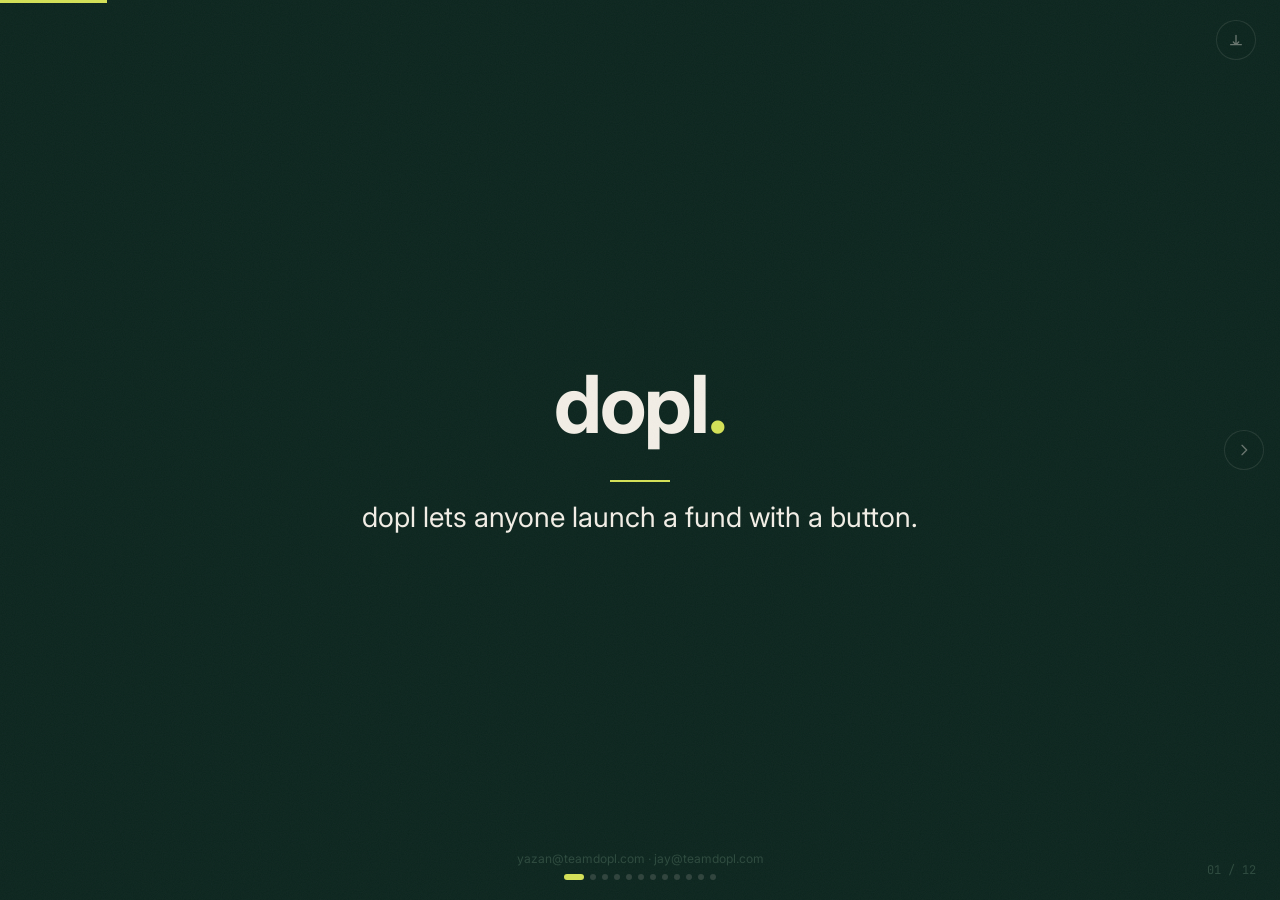
==== commit b0620f57: "Sync deck from Lovable" ====
--- a/deck/index.html
+++ b/deck/index.html
@@ -13,7 +13,7 @@
     <link rel="preconnect" href="https://fonts.googleapis.com" />
     <link rel="preconnect" href="https://fonts.gstatic.com" crossorigin />
     <link href="https://fonts.googleapis.com/css2?family=Source+Serif+4:ital,opsz,wght@0,8..60,300..900;1,8..60,300..900&family=Inter:wght@300;400;500;600;700&family=JetBrains+Mono:wght@400;500;700&display=swap" rel="stylesheet" />
-    <script type="module" crossorigin src="/deck/assets/index-BvmQVyKY.js"></script>
+    <script type="module" crossorigin src="/deck/assets/index-25hqKTU9.js"></script>
     <link rel="stylesheet" crossorigin href="/deck/assets/index-BBjQnZER.css">
   </head>
   <body>
